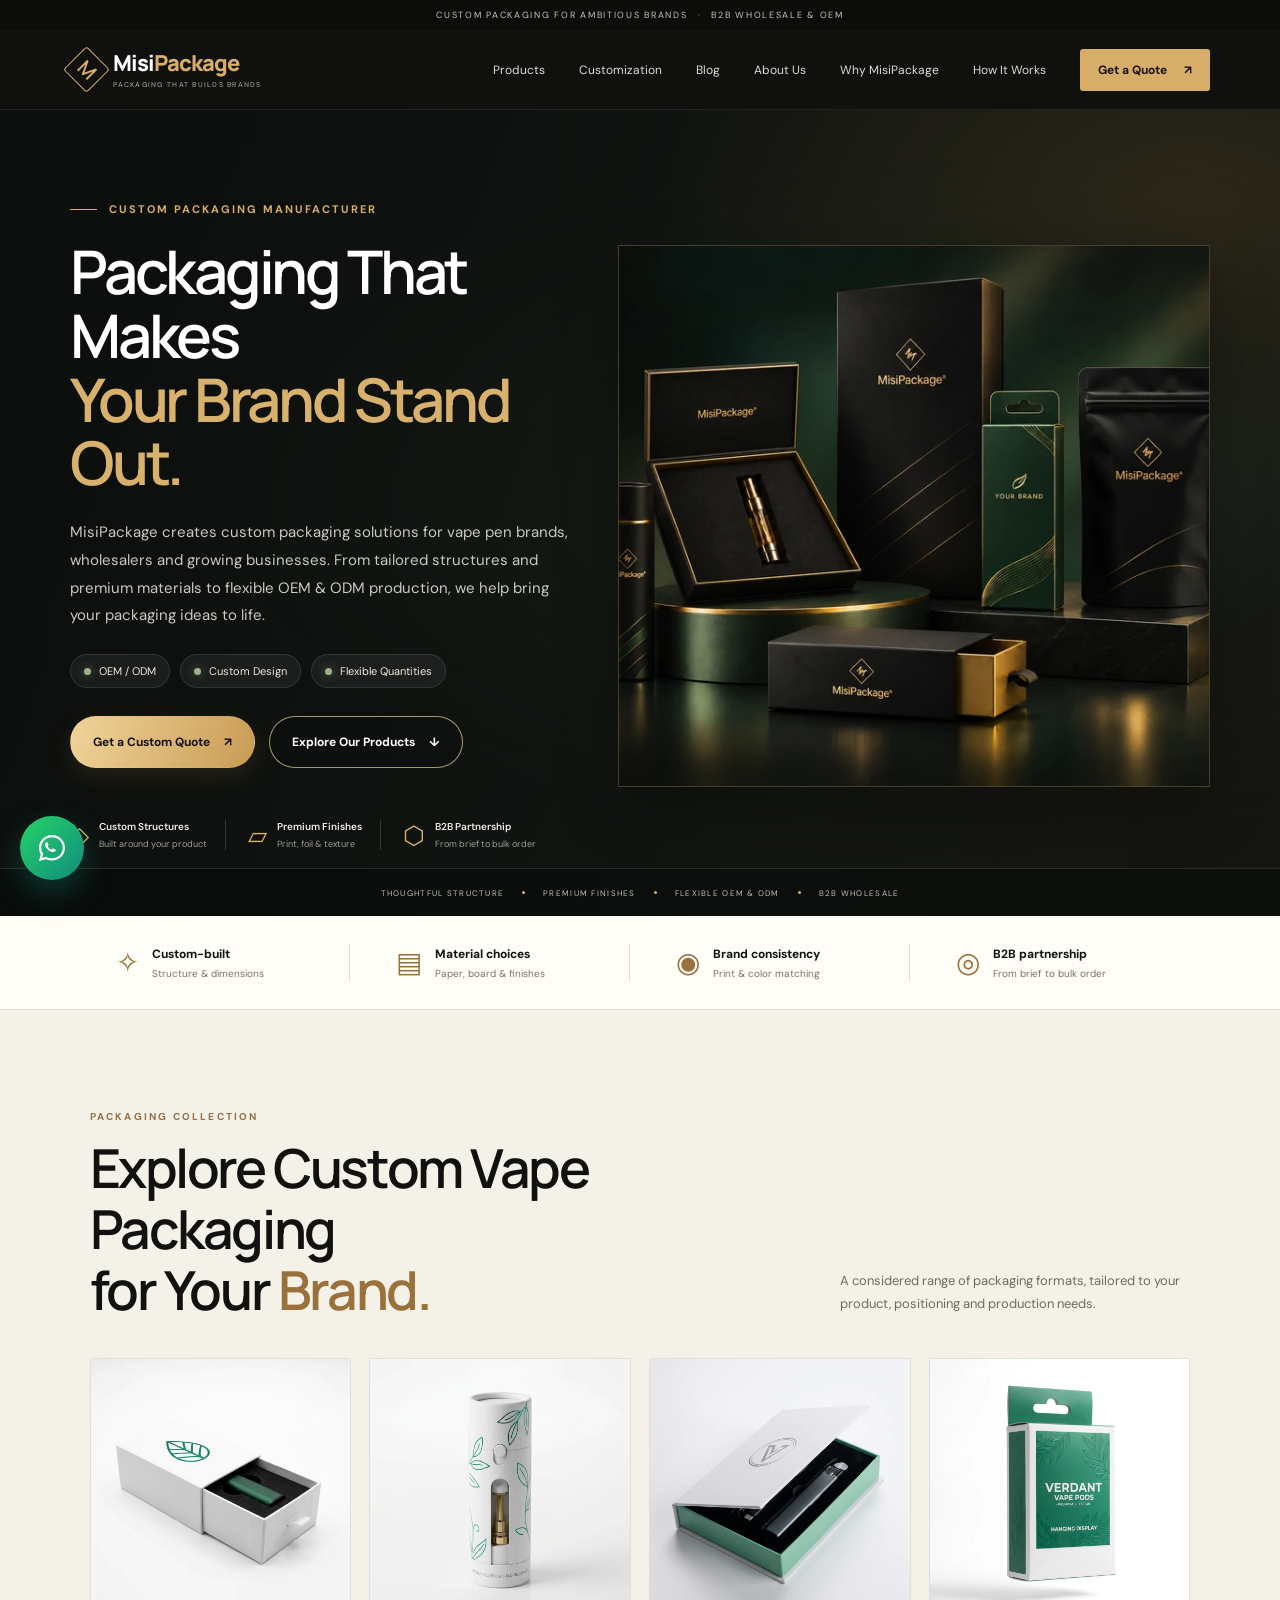
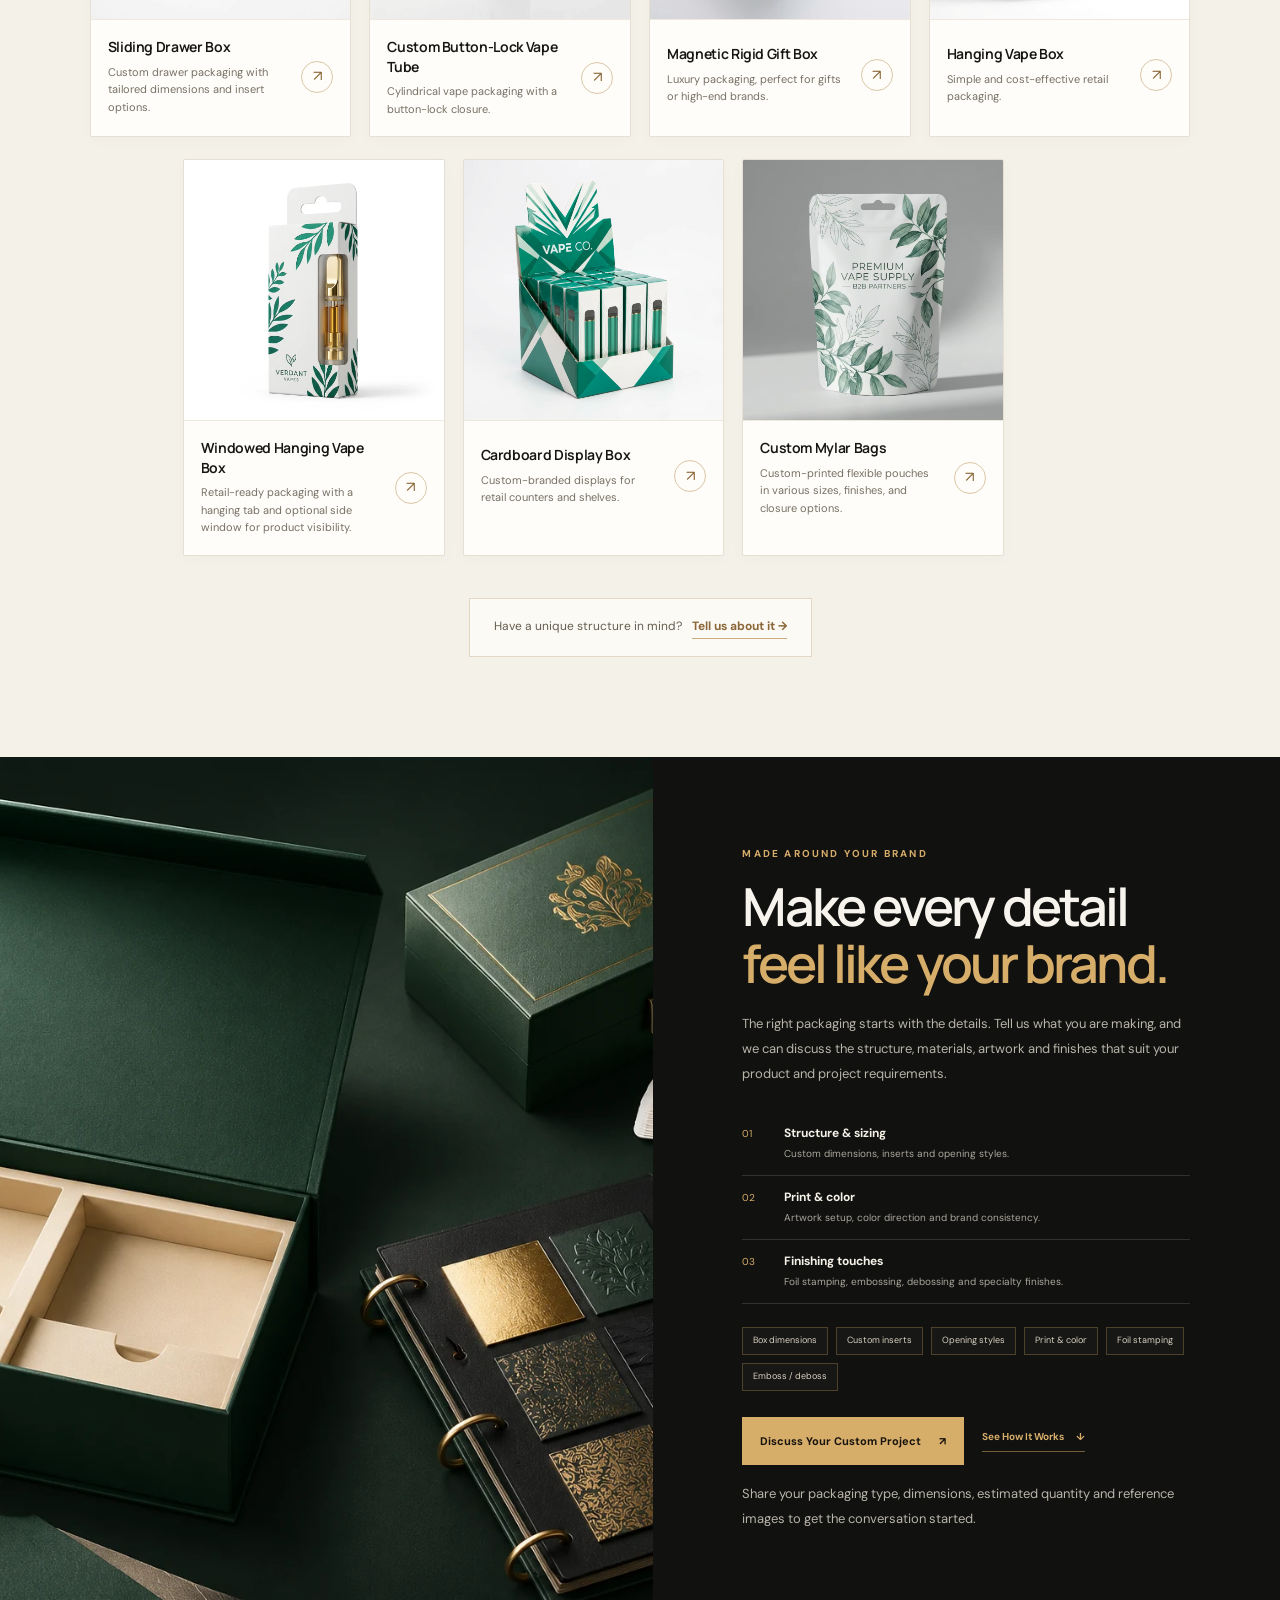
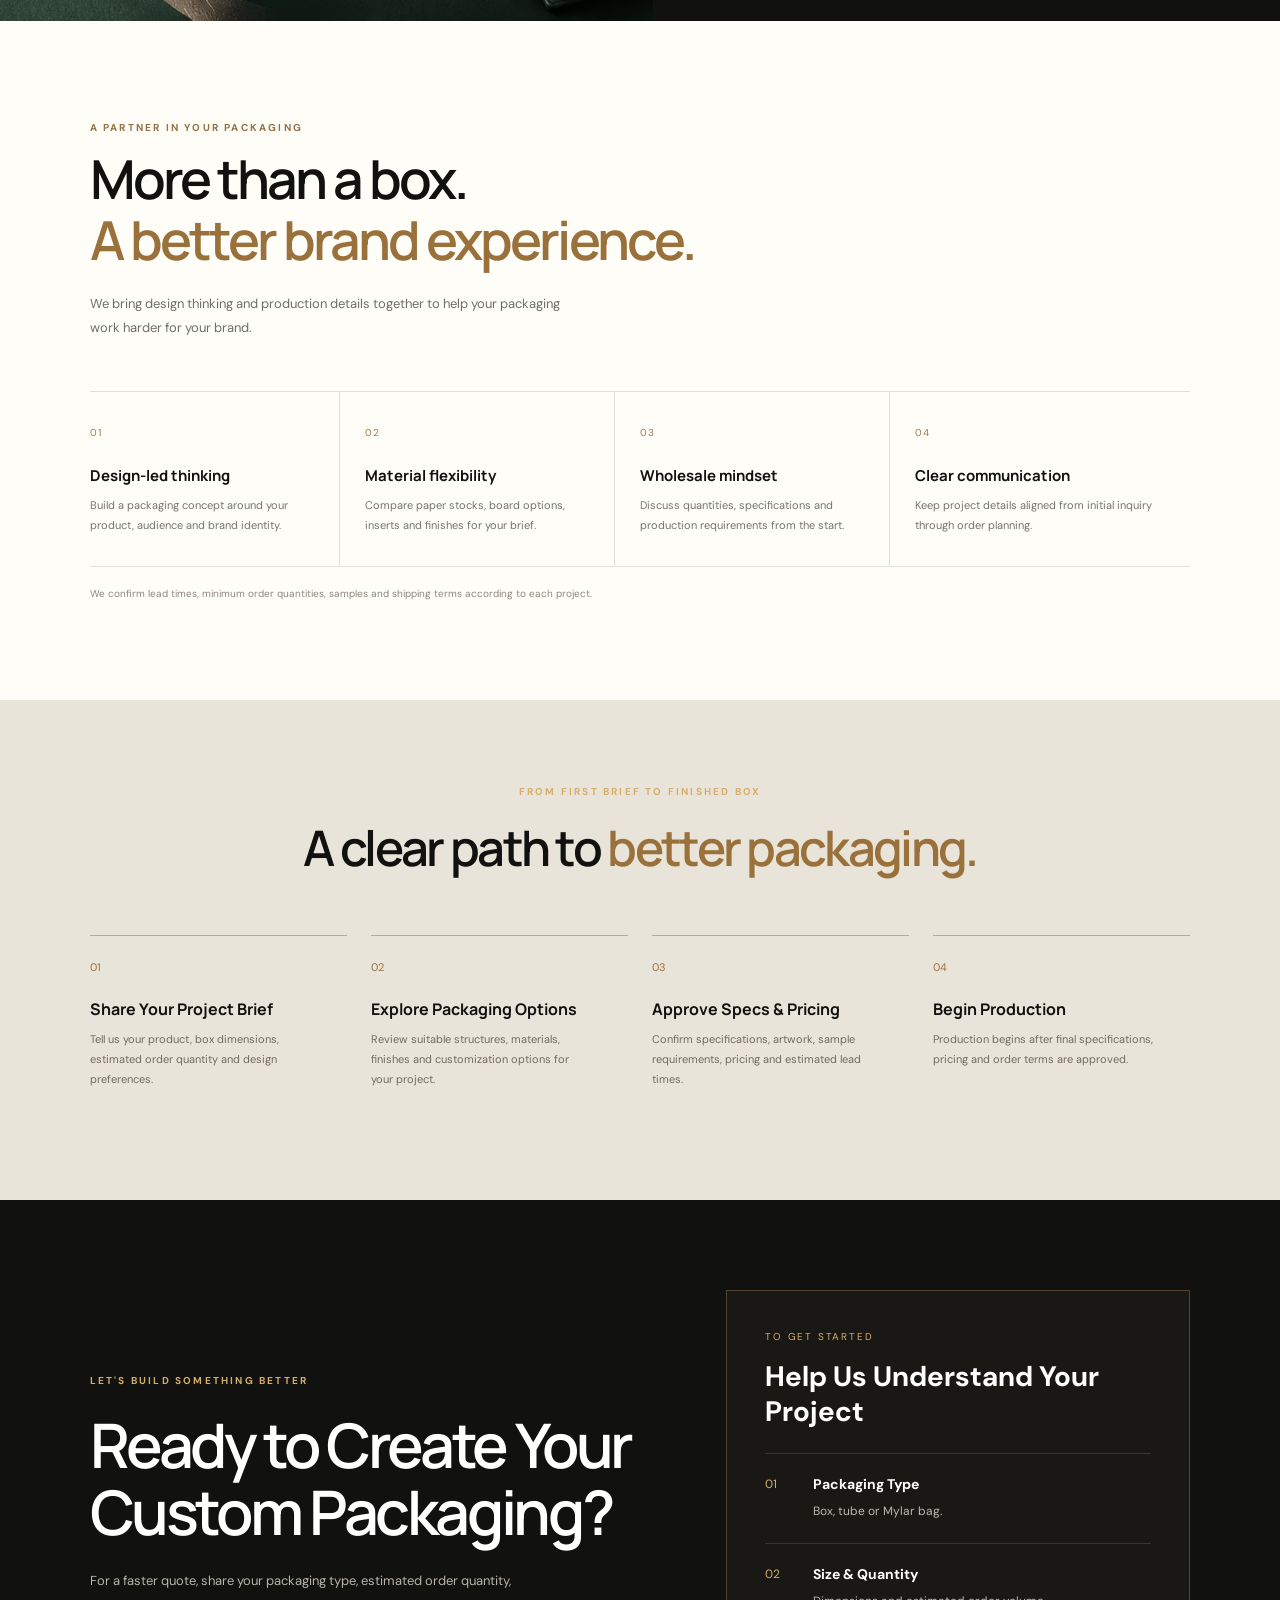
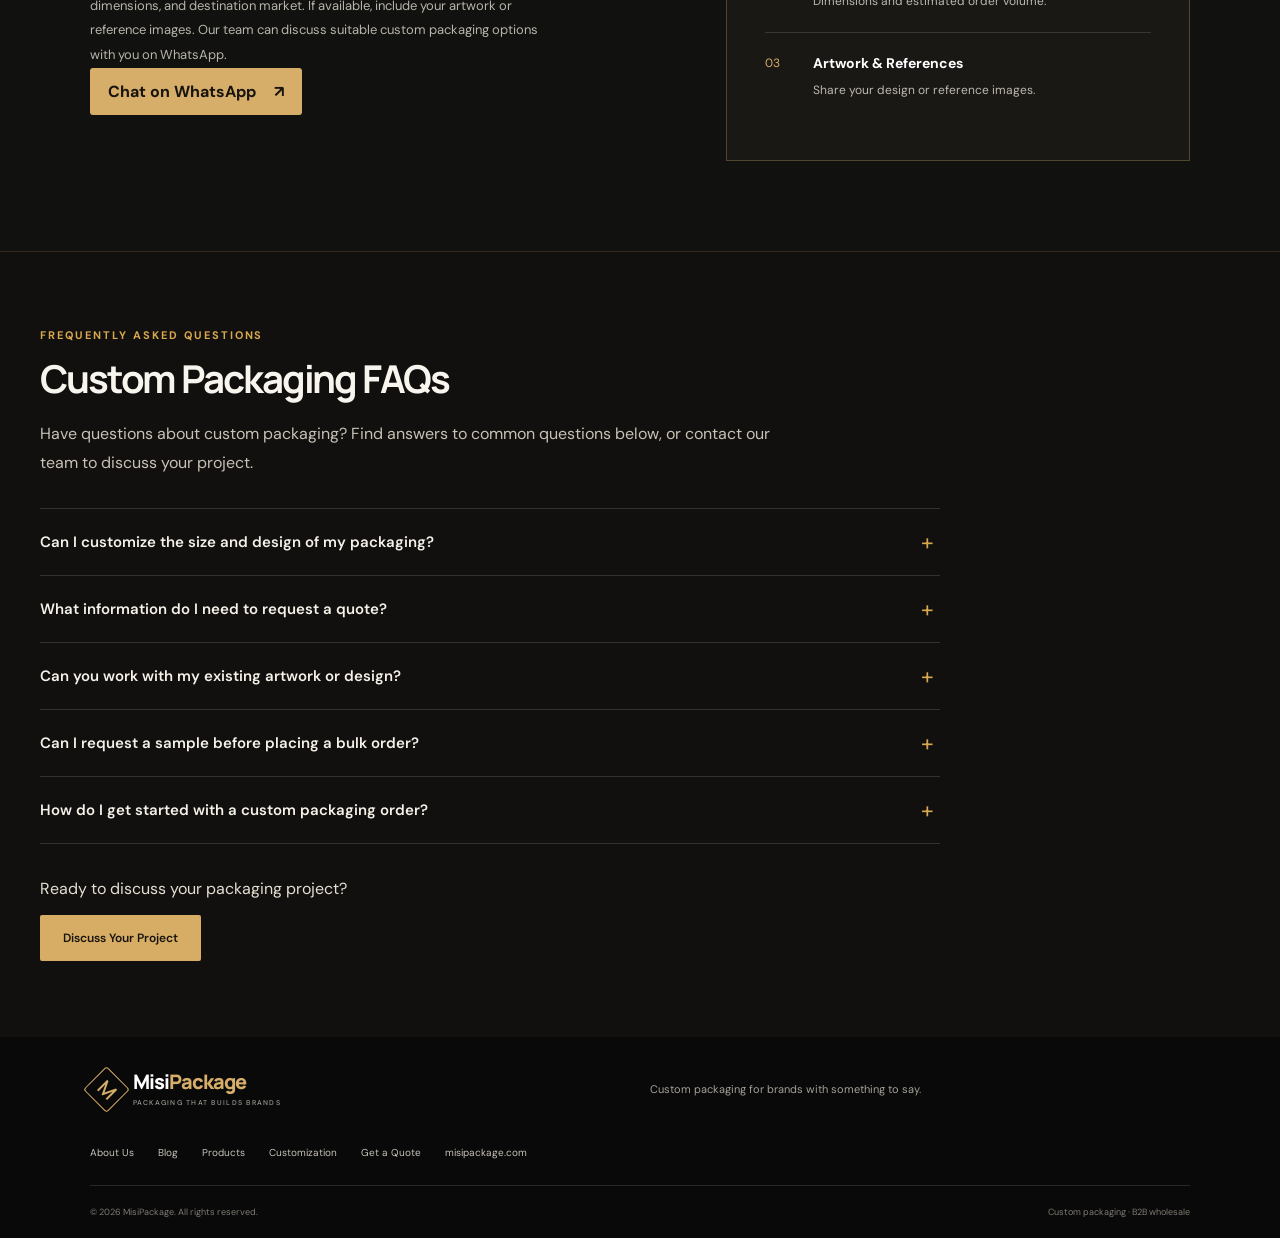
==== index.html @ 50308643 "fix(copy): use neutral Mylar pouch description" ====
<!doctype html>
<html lang="en">
<head>
  <meta charset="utf-8" />
  <meta name="viewport" content="width=device-width, initial-scale=1" />
  <meta name="theme-color" content="#10100f" />
  
<meta name="description" content="Custom vape packaging for brands and wholesalers. Explore drawer boxes, rigid boxes, magnetic boxes, hanging boxes and printed Mylar bags. Request a quote today.">
<title>Custom Vape Packaging Manufacturer | OEM & Wholesale | MisiPackage</title>
<link rel="canonical" href="https://www.misipackage.com/" />
<meta property="og:title" content="Custom Vape Packaging Manufacturer | OEM &amp; Wholesale | MisiPackage">
<meta property="og:description" content="Custom vape packaging for brands and wholesalers. Explore drawer boxes, rigid boxes, magnetic boxes, hanging boxes and printed Mylar bags. Request a quote today.">
  <meta property="og:type" content="website" />
<meta property="og:url" content="https://www.misipackage.com/">
<meta property="og:image" content="https://www.misipackage.com/assets/misipackage-home-hero-1024.webp">
 
  <link rel="icon" href="/favicon.svg" type="image/svg+xml" />
  <link rel="preconnect" href="https://fonts.googleapis.com">
  <link rel="preconnect" href="https://fonts.gstatic.com" crossorigin>
  <link href="https://fonts.googleapis.com/css2?family=DM+Sans:wght@400;500;600;700&family=Manrope:wght@400;500;600;700;800&display=swap" rel="stylesheet">
  <link rel="stylesheet" href="/styles.css" />

<!-- Google tag (gtag.js) -->
<script async src="https://www.googletagmanager.com/gtag/js?id=G-F40V4904KE"></script>
<script>
  window.dataLayer = window.dataLayer || [];
  function gtag(){dataLayer.push(arguments);}
  gtag('js', new Date());
  gtag('config', 'G-F40V4904KE');
</script>

</head>
<body>
  <div class="announcement">CUSTOM PACKAGING FOR AMBITIOUS BRANDS <span>·</span> B2B WHOLESALE & OEM</div>
  <header class="site-header has-blog-link">
    <a class="brand" href="#home" aria-label="MisiPackage home"><span class="brand-mark">M</span><span>Misi<span>Package</span><small>PACKAGING THAT BUILDS BRANDS</small></span></a>
    <button class="menu-toggle" aria-label="Toggle navigation" aria-expanded="false">☰</button>
    <nav class="nav-links" aria-label="Main navigation"><a href="#products">Products</a><a href="#customization">Customization</a><a href="/blog/">Blog</a><a href="/about/">About Us</a><a href="#why-us">Why MisiPackage</a><a href="#process">How It Works</a><a class="nav-quote" href="https://wa.me/8615919957110?text=Hello%20Misipackage%2C%20I%20just%20viewed%20your%20website%20and%20would%20like%20to%20discuss%20a%20custom%20project.%20Can%20we%20chat%3F" target="_blank" rel="noopener noreferrer">Get a Quote <span>↗</span></a></nav>
  </header>

  <main>
    <section class="hero hero-refresh" id="home">
  <div class="hero-copy">
    <p class="eyebrow"><span class="eyebrow-line"></span> CUSTOM PACKAGING MANUFACTURER</p>
    <h1>Packaging That Makes<br><em>Your Brand Stand Out.</em></h1>
    <p class="hero-description">MisiPackage creates custom packaging solutions for vape pen brands, wholesalers and growing businesses. From tailored structures and premium materials to flexible OEM &amp; ODM production, we help bring your packaging ideas to life.</p>
    <div class="hero-tags" aria-label="Service highlights">
      <span><i></i> OEM / ODM</span>
      <span><i></i> Custom Design</span>
      <span><i></i> Flexible Quantities</span>
    </div>
    <div class="hero-actions">
      <a class="button button-gold" href="https://wa.me/8615919957110?text=Hello%20Misipackage%2C%20I%20just%20viewed%20your%20website%20and%20would%20like%20to%20discuss%20a%20custom%20project.%20Can%20we%20chat%3F" target="_blank" rel="noopener noreferrer">Get a Custom Quote <span>↗</span></a>
      <a class="button button-ghost" href="#products">Explore Our Products <span>↓</span></a>
    </div>
    <div class="hero-proof">
      <div><span class="proof-icon">◇</span><p><strong>Custom Structures</strong><small>Built around your product</small></p></div>
      <div><span class="proof-icon">▱</span><p><strong>Premium Finishes</strong><small>Print, foil &amp; texture</small></p></div>
      <div><span class="proof-icon">⬡</span><p><strong>B2B Partnership</strong><small>From brief to bulk order</small></p></div>
    </div>
  </div>

  <div class="hero-art hero-art-photo">
    <img src="/assets/misipackage-home-hero-hanging-lid-fixed.webp"
         alt="Premium custom packaging collection by MisiPackage, featuring black and gold rigid boxes, a green hanging vape box and custom pouches"
         fetchpriority="high" width="1448" height="1086" decoding="async" loading="eager" srcset="/assets/misipackage-home-hero-hanging-lid-fixed-480.webp 480w, /assets/misipackage-home-hero-hanging-lid-fixed-768.webp 768w, /assets/misipackage-home-hero-hanging-lid-fixed-1024.webp 1024w, /assets/misipackage-home-hero-hanging-lid-fixed.webp 1448w" sizes="(max-width: 720px) 90vw, (max-width: 1000px) 600px, max(47vw, 720px)" />
  </div>

  <div class="hero-bottom">
    <span>THOUGHTFUL STRUCTURE</span><i></i><span>PREMIUM FINISHES</span><i></i><span>FLEXIBLE OEM &amp; ODM</span><i></i><span>B2B WHOLESALE</span>
  </div>
</section>

    <section class="trust-strip" aria-label="Service highlights"><div><span class="trust-symbol">✧</span><p><strong>Custom-built</strong><small>Structure & dimensions</small></p></div><div><span class="trust-symbol">▤</span><p><strong>Material choices</strong><small>Paper, board & finishes</small></p></div><div><span class="trust-symbol">◉</span><p><strong>Brand consistency</strong><small>Print & color matching</small></p></div><div><span class="trust-symbol">◎</span><p><strong>B2B partnership</strong><small>From brief to bulk order</small></p></div></section>

    <section class="section products-section" id="products"><div class="section-heading"><div><p class="eyebrow dark-eyebrow">PACKAGING COLLECTION</p><h2>Explore Custom Vape Packaging<br>for Your <em>Brand.</em></h2></div><p class="section-intro">A considered range of packaging formats, tailored to your product, positioning and production needs.</p></div>
      <div class="product-grid">

  
<a class="product-card" href="/products/sliding-drawer-box/">
    <div class="product-visual" style="background:#f5f1e8; overflow:hidden;">
      <img src="assets/sliding-drawer-box.jpg" alt="Custom Sliding Drawer Box Packaging" loading="lazy" style="width:100%;height:100%;object-fit:cover;display:block;" width="1024" height="1024" decoding="async">
    </div>
    <div class="product-info">
      <h3>Sliding Drawer Box</h3>
      <p>Custom drawer packaging with tailored dimensions and insert options.</p>
      <span class="product-arrow">↗</span>
    </div>
  </a>


<a class="product-card" href="/products/child-resistant-tube-box/">

    <div class="product-visual" style="background:#f5f1e8; overflow:hidden;">
      <img src="assets/child-resistant-tube-box.jpg" alt="Printed cylindrical vape tube packaging with a product window" loading="lazy" style="width:100%;height:100%;object-fit:cover;display:block;" width="1024" height="1024" decoding="async">
    </div>
    <div class="product-info">
      <h3>Custom Button-Lock Vape Tube</h3>
      <p>Cylindrical vape packaging with a button-lock closure.</p>
      <span class="product-arrow">↗</span>
    </div>
  </a>

<a class="product-card" href="/products/magnetic-rigid-gift-box/">
    <div class="product-visual" style="background:#f5f1e8; overflow:hidden;">
      <img src="assets/magnetic-rigid-gift-box.jpg" alt="Custom Magnetic Rigid Gift Box Packaging" loading="lazy" style="width:100%;height:100%;object-fit:cover;display:block;" width="1024" height="1024" decoding="async">
    </div>
    <div class="product-info">
      <h3>Magnetic Rigid Gift Box</h3>
      <p>Luxury packaging, perfect for gifts or high-end brands.</p>
      <span class="product-arrow">↗</span>
    </div>
  </a>

  <a class="product-card" href="/products/hanging-vape-box/" data-product="Hanging Vape Box">
    <div class="product-visual" style="background:#f5f1e8; overflow:hidden;">
      <img src="assets/hanging-vape-box.jpg" alt="Custom Hanging Vape Box Packaging" loading="lazy" style="width:100%;height:100%;object-fit:cover;display:block;" width="1024" height="1024" decoding="async">
    </div>
    <div class="product-info">
      <h3>Hanging Vape Box</h3>
      <p>Simple and cost-effective retail packaging.</p>
      <span class="product-arrow">↗</span>
    </div>
  </a>

  <a class="product-card" href="/products/windowed-hanging-vape-box/">
    <div class="product-visual" style="background:#f5f1e8; overflow:hidden;">
      <img src="assets/windowed-hanging-vape-box.jpg" alt="Custom Windowed Hanging Vape Box Packaging" loading="lazy" style="width:100%;height:100%;object-fit:cover;display:block;" width="1024" height="1024" decoding="async">
    </div>
    <div class="product-info">
      <h3>Windowed Hanging Vape Box</h3>
      <p>Retail-ready packaging with a hanging tab and optional side window for product visibility.</p>
      <span class="product-arrow">↗</span>
    </div>
  </a>

  <a class="product-card" href="/products/cardboard-display-box/">
    <div class="product-visual" style="background:#f5f1e8; overflow:hidden;">
      <img src="assets/cardboard-display-box.jpg" alt="Custom Cardboard Product Display Box" loading="lazy" style="width:100%;height:100%;object-fit:cover;display:block;" width="1024" height="1024" decoding="async">
    </div>
    <div class="product-info">
      <h3>Cardboard Display Box</h3>
      <p>Custom-branded displays for retail counters and shelves.</p>
      <span class="product-arrow">↗</span>
    </div>
  </a>

  <a class="product-card" href="/products/custom-mylar-bags/">
    <div class="product-visual" style="background:#f5f1e8; overflow:hidden;">
      <img src="assets/custom-mylar-bags.jpg" alt="Custom Printed Mylar Bags" loading="lazy" style="width:100%;height:100%;object-fit:cover;display:block;" width="1024" height="1024" decoding="async">
    </div>
    <div class="product-info">
      <h3>Custom Mylar Bags</h3>
      <p>Custom-printed flexible pouches in various sizes, finishes, and closure options.</p>
      <span class="product-arrow">↗</span>
    </div>
  </a>

</div>

<p class="product-note">Have a unique structure in mind? <a href="#quote">Tell us about it →</a></p>
    </section>

    <!-- Replace the existing <section class="custom-section" id="customization">...</section>
     with this complete section. Keep the following #why-us section unchanged. -->

<section class="custom-section custom-refresh" id="customization">
  <div class="custom-visual" aria-label="Examples of custom packaging structure, print and finishing options">
    <img
  class="custom-real-image"
  src="/assets/misipackage-customization-visual.webp"
  alt="Custom packaging design, materials and premium finishes" width="1536" height="1024" decoding="async" loading="lazy">
    <div class="custom-visual-heading">
      <span>MADE AROUND YOUR BRAND</span>
      <span>DESIGN / MATERIAL / FINISH</span>
    </div>

    <div class="custom-stage">
      <div class="custom-orbit"></div>

      <div class="custom-sample-card sample-card-back">
        <span class="sample-card-kicker">YOUR ARTWORK</span>
        <strong>COLOR<br> &amp; PRINT</strong>
        <i class="sample-card-line"></i>
      </div>

      <div class="custom-rigid-box">
        <div class="rigid-box-lid">
          <span class="rigid-box-mark">M</span>
          <small>YOUR BRAND</small>
        </div>
        <div class="rigid-box-base">
          <div class="rigid-box-insert"></div>
          <div class="rigid-box-product"></div>
        </div>
      </div>

      <div class="custom-finish-card">
        <span>DETAIL<br>MATTERS</span>
        <i></i>
        <small>FOIL · EMBOSS · DEBOSS</small>
      </div>

      <div class="custom-color-swatches" aria-label="Illustrative color palette">
        <i></i><i></i><i></i><i></i>
      </div>
      <div class="custom-visual-stamp">CRAFTED<br>WITH INTENT</div>
    </div>

    <div class="custom-visual-footer">
      <div><span>01</span><strong>Structure</strong><small>Shape &amp; sizing</small></div>
      <div><span>02</span><strong>Artwork</strong><small>Print &amp; color</small></div>
      <div><span>03</span><strong>Finishing</strong><small>Texture &amp; detail</small></div>
    </div>
  </div>

  <div class="custom-copy custom-copy-refresh">
    <p class="eyebrow">MADE AROUND YOUR BRAND</p>
    <h2>Make every detail<br><em>feel like your brand.</em></h2>
    <p class="custom-intro">
      The right packaging starts with the details. Tell us what you are making,
      and we can discuss the structure, materials, artwork and finishes that
      suit your product and project requirements.
    </p>

    <div class="custom-list custom-list-refresh">
      <div>
        <span>01</span>
        <p><strong>Structure &amp; sizing</strong><small>Custom dimensions, inserts and opening styles.</small></p>
      </div>
      <div>
        <span>02</span>
        <p><strong>Print &amp; color</strong><small>Artwork setup, color direction and brand consistency.</small></p>
      </div>
      <div>
        <span>03</span>
        <p><strong>Finishing touches</strong><small>Foil stamping, embossing, debossing and specialty finishes.</small></p>
      </div>
    </div>

    <div class="custom-options" aria-label="Customization options">
      <span>Box dimensions</span>
      <span>Custom inserts</span>
      <span>Opening styles</span>
      <span>Print &amp; color</span>
      <span>Foil stamping</span>
      <span>Emboss / deboss</span>
    </div>

    <div class="custom-actions">
      <a class="custom-primary-cta"
         href="https://wa.me/8615919957110?text=Hello%20Misipackage%2C%20I%20would%20like%20to%20discuss%20custom%20packaging%20options%20for%20my%20brand."
         target="_blank" rel="noopener noreferrer">
        Discuss Your Custom Project <span>↗</span>
      </a>
      <a class="custom-secondary-cta" href="#process">See How It Works <span>↓</span></a>
    </div>
    <p class="custom-note">Share your packaging type, dimensions, estimated quantity and reference images to get the conversation started.</p>
  </div>
</section>

    <section class="why-section section" id="why-us"><div class="why-heading"><p class="eyebrow dark-eyebrow">A PARTNER IN YOUR PACKAGING</p><h2>More than a box.<br><em>A better brand experience.</em></h2><p>We bring design thinking and production details together to help your packaging work harder for your brand.</p></div><div class="benefit-grid"><article><span>01</span><h3>Design-led thinking</h3><p>Build a packaging concept around your product, audience and brand identity.</p></article><article><span>02</span><h3>Material flexibility</h3><p>Compare paper stocks, board options, inserts and finishes for your brief.</p></article><article><span>03</span><h3>Wholesale mindset</h3><p>Discuss quantities, specifications and production requirements from the start.</p></article><article><span>04</span><h3>Clear communication</h3><p>Keep project details aligned from initial inquiry through order planning.</p></article></div><p class="proof-note">We confirm lead times, minimum order quantities, samples and shipping terms according to each project.</p></section>

    <section class="process-section" id="process"><div class="process-header"><p class="eyebrow">FROM FIRST BRIEF TO FINISHED BOX</p><h2>A clear path to <em>better packaging.</em></h2></div><div class="process-steps"><div><span>01</span><h3>Share Your Project Brief</h3><p>Tell us your product, box dimensions, estimated order quantity and design preferences.</p></div><div><span>02</span><h3>Explore Packaging Options</h3><p>Review suitable structures, materials, finishes and customization options for your project.</p></div><div><span>03</span><h3>Approve Specs & Pricing</h3><p>Confirm specifications, artwork, sample requirements, pricing and estimated lead times.</p></div><div><span>04</span><h3>Begin Production</h3><p>Production begins after final specifications, pricing and order terms are approved.</p></div></div></section>

<section class="quote-section" id="quote">
  <div class="quote-copy">
    <p class="eyebrow">LET'S BUILD SOMETHING BETTER</p>
    <h2>Ready to Create Your Custom Packaging?</h2>
    <p>For a faster quote, share your packaging type, estimated order quantity, dimensions, and destination market. If available, include your artwork or reference images. Our team can discuss suitable custom packaging options with you on WhatsApp.</p>
    <a class="nav-quote" href="https://wa.me/8615919957110?text=Hello%20Misipackage%2C%20I%20just%20viewed%20your%20website%20and%20would%20like%20to%20discuss%20a%20custom%20project.%20Can%20we%20chat%3F" target="_blank" rel="noopener noreferrer">Chat on WhatsApp <span>↗</span></a>
  </div>

<div class="quote-panel">
  <p class="quote-panel-label">TO GET STARTED</p>
  <h3>Help Us Understand Your Project</h3>

  <div class="quote-detail">
    <span>01</span>
    <div>
      <strong>Packaging Type</strong>
      <p>Box, tube or Mylar bag.</p>
    </div>
  </div>

  <div class="quote-detail">
    <span>02</span>
    <div>
      <strong>Size &amp; Quantity</strong>
      <p>Dimensions and estimated order volume.</p>
    </div>
  </div>

  <div class="quote-detail">
    <span>03</span>
    <div>
      <strong>Artwork &amp; References</strong>
      <p>Share your design or reference images.</p>
    </div>
  </div>
</div>

</section>
  
<section id="faq" class="faq-section">
  <div class="section-inner">
    <p class="eyebrow">FREQUENTLY ASKED QUESTIONS</p>
    <h2>Custom Packaging FAQs</h2>
    <p class="faq-intro">
      Have questions about custom packaging?
      Find answers to common questions below,
      or contact our team to discuss your project.
    </p>

    <div class="faq-list">
      <details>
        <summary>Can I customize the size and design of my packaging?</summary>
        <p>
          Yes. We work with brands on custom packaging
          designs, including box dimensions, materials,
          printing and finishing options. Share your
          requirements with us to discuss your project.
        </p>
      </details>

      <details>
        <summary>What information do I need to request a quote?</summary>
        <p>
          Please share your packaging type, approximate
          order quantity, dimensions, material preferences
          and artwork or reference images if available.
          This helps us understand your requirements.
        </p>
      </details>

      <details>
        <summary>Can you work with my existing artwork or design?</summary>
        <p>
          Yes. You can share your existing artwork,
          design files or reference images for our team
          to review as part of your custom packaging project.
        </p>
      </details>

      <details>
        <summary>Can I request a sample before placing a bulk order?</summary>
        <p>
          Sample options, availability and costs can be
          discussed based on your packaging requirements.
          Contact us to confirm the options for your project.
        </p>
      </details>

      <details>
        <summary>How do I get started with a custom packaging order?</summary>
        <p>
          Contact us through WhatsApp with your packaging
          requirements. Our team can discuss the design,
          specifications, quantity and quotation with you.
        </p>
      </details>
    </div>

    <div class="faq-cta">
      <p>Ready to discuss your packaging project?</p>
      <a class="button" href="https://wa.me/8615919957110?text=Hello%20Misipackage%2C%20I%20would%20like%20to%20discuss%20a%20custom%20packaging%20project.">
        Discuss Your Project
      </a>
    </div>
  </div>
</section>

  </main>
  <footer class="site-footer"><a class="brand footer-brand" href="#home"><span class="brand-mark">M</span><span>Misi<span>Package</span><small>PACKAGING THAT BUILDS BRANDS</small></span></a><p>Custom packaging for brands with something to say.</p><div class="footer-links"><a href="/about/">About Us</a><a href="/blog/">Blog</a><a href="#products">Products</a><a href="#customization">Customization</a><a href="#quote">Get a Quote</a><a href="https://www.misipackage.com/">misipackage.com</a></div><div class="footer-bottom"><span>© <span id="year"></span> MisiPackage. All rights reserved.</span><span>Custom packaging · B2B wholesale</span></div></footer>
 <a
  class="whatsapp-float"
  href="https://wa.me/8615919957110?text=Hello%20Misipackage%2C%20I%20just%20viewed%20your%20website%20and%20would%20like%20to%20discuss%20a%20custom%20project.%20Can%20we%20chat%3F"
  target="_blank"
  rel="noopener noreferrer"
  aria-label="Chat with Misipackage on WhatsApp"
  title="Chat with Misipackage on WhatsApp"
>
  <span class="whatsapp-float__icon">
    <svg viewBox="0 0 32 32" aria-hidden="true">
      <path fill="currentColor" d="M19.11 17.27c-.27-.14-1.58-.78-1.82-.87-.24-.09-.41-.14-.58.14-.17.27-.67.87-.82 1.05-.15.18-.31.21-.58.07-.27-.14-1.12-.41-2.13-1.31-.79-.7-1.32-1.57-1.47-1.84-.15-.27-.02-.41.11-.55.12-.12.27-.31.41-.46.14-.15.18-.27.27-.45.09-.18.05-.34-.02-.48-.07-.14-.58-1.4-.79-1.92-.21-.5-.43-.43-.58-.43h-.5c-.18 0-.46.07-.7.34-.24.27-.92.9-.92 2.19 0 1.29.94 2.53 1.07 2.7.14.18 1.85 2.82 4.49 3.95.63.27 1.13.43 1.51.55.63.2 1.21.17 1.66.1.51-.08 1.58-.65 1.8-1.27.22-.62.22-1.15.15-1.27-.06-.12-.23-.19-.5-.33z"/>
      <path fill="currentColor" d="M16 3C8.83 3 3 8.73 3 15.8c0 2.28.6 4.5 1.74 6.45L3 29l6.96-1.8A13.1 13.1 0 0 0 16 28.6c7.17 0 13-5.73 13-12.8C29 8.73 23.17 3 16 3zm0 23.34c-1.92 0-3.8-.5-5.45-1.46l-.39-.23-4.13 1.07 1.1-4.02-.25-.41A10.94 10.94 0 0 1 5.2 15.8C5.2 9.94 10.03 5.2 16 5.2S26.8 9.94 26.8 15.8 21.97 26.34 16 26.34z"/>
    </svg>
  </span>
</a>
  <script src="/script.js"></script>
</body>
</html>
---- styles.css ----
:root{--ink:#11110f;--ink2:#1a1a17;--paper:#f5f3ed;--paper2:#ebe7de;--gold:#d7ad6a;--gold-light:#f0d4a1;--muted:#a5a39b;--line:rgba(255,255,255,.13);--dark-line:rgba(20,20,17,.13);--font:'DM Sans',sans-serif;--display:'Manrope',sans-serif}*{box-sizing:border-box}html{scroll-behavior:smooth;scroll-padding-top:88px}body{margin:0;background:var(--paper);color:var(--ink);font-family:var(--font);-webkit-font-smoothing:antialiased}a{color:inherit;text-decoration:none}.announcement{height:30px;display:flex;align-items:center;justify-content:center;gap:10px;background:#0c0c0b;color:#c8c5bd;font-size:9px;letter-spacing:.19em}.announcement span{color:var(--gold)}.site-header{height:80px;background:#10100f;color:white;display:flex;align-items:center;justify-content:space-between;padding:0 5.5%;position:sticky;top:0;z-index:20;border-bottom:1px solid rgba(255,255,255,.08)}.brand{display:flex;gap:10px;align-items:center;font-family:var(--display);font-size:22px;font-weight:800;letter-spacing:-1px;line-height:1}.brand>span:last-child>span{color:var(--gold)}.brand small{display:block;font-family:var(--font);font-size:7px;letter-spacing:.18em;font-weight:500;color:#9d9b94;margin-top:7px}.brand-mark{width:33px;height:33px;border:1px solid var(--gold);color:var(--gold);display:grid;place-items:center;font-family:var(--display);font-size:20px;font-weight:600;transform:rotate(45deg);border-radius:3px}.brand-mark::first-letter{transform:rotate(-45deg)}.nav-links{display:flex;align-items:center;gap:34px;font-size:12px;color:#dedbd4}.nav-links>a:not(.nav-quote):hover,.footer-links a:hover{color:var(--gold)}.nav-quote{padding:13px 18px;background:var(--gold);color:#17130d;border-radius:3px;font-weight:700}.nav-quote span,.button span{margin-left:14px}.menu-toggle{display:none;background:none;border:0;color:white;font-size:26px}.hero{position:relative;min-height:690px;overflow:hidden;background:radial-gradient(ellipse at 77% 45%,#383026 0%,#1c1a16 31%,#10100f 64%);color:white;padding:85px 5.5% 0;display:grid;grid-template-columns:48% 52%;isolation:isolate}.hero::after{content:"";position:absolute;inset:0;background:linear-gradient(90deg,#10100f 0%,rgba(16,16,15,.97) 32%,rgba(16,16,15,.35) 72%,rgba(16,16,15,.1) 100%);z-index:-1}.hero-glow{position:absolute;width:570px;height:570px;border:1px solid rgba(218,173,106,.15);border-radius:50%;right:6%;top:4%;box-shadow:0 0 100px rgba(215,173,106,.07),inset 0 0 80px rgba(215,173,106,.04);z-index:-1}.hero-copy{position:relative;z-index:3;padding-top:25px}.eyebrow{font-size:10px;letter-spacing:.22em;color:var(--gold);font-weight:700;margin:0 0 22px;display:flex;align-items:center;gap:12px}.eyebrow-line{height:1px;width:27px;background:var(--gold)}h1,h2,h3,p{margin-top:0}h1,h2{font-family:var(--display);letter-spacing:-.055em}h1{font-size:clamp(44px,5.1vw,72px);line-height:1.08;font-weight:600;margin:0 0 22px;max-width:650px}h1 em,h2 em{font-style:normal;color:var(--gold)}.hero-description{max-width:440px;font-size:15px;line-height:1.8;color:#c5c2bb}.hero-actions{display:flex;gap:12px;margin-top:28px;flex-wrap:wrap}.button{border:1px solid transparent;border-radius:3px;display:inline-flex;align-items:center;justify-content:center;padding:15px 20px;font-size:12px;font-weight:700;cursor:pointer;transition:transform .2s,background .2s}.button:hover{transform:translateY(-2px)}.button-gold{background:linear-gradient(110deg,#e9c98f,#c89a53);color:#17130d}.button-ghost{border-color:#68645c;color:white}.hero-points{display:flex;gap:28px;margin-top:62px}.hero-points>div{display:grid;grid-template-columns:30px 1fr;column-gap:9px;align-items:center}.point-icon{grid-row:span 2;color:var(--gold);font-size:25px}.hero-points strong{font-size:10px;font-weight:600}.hero-points small{font-size:9px;color:#98958c;margin-top:4px}.hero-art{position:relative;min-height:500px;align-self:stretch}.halo{position:absolute;top:5%;left:20%;width:360px;height:360px;border:1px solid rgba(228,186,121,.7);border-radius:50%;box-shadow:0 0 55px rgba(222,174,102,.08)}.stone{position:absolute;background:linear-gradient(130deg,#61584a,#28241e 65%,#141412);filter:drop-shadow(0 25px 22px rgba(0,0,0,.5));clip-path:polygon(13% 0,100% 14%,86% 100%,0 82%)}.stone-one{width:370px;height:140px;right:1%;bottom:13%;transform:rotate(-7deg)}.stone-two{width:180px;height:90px;left:2%;bottom:20%;transform:rotate(10deg);opacity:.7}.package{position:absolute;filter:drop-shadow(18px 30px 17px rgba(0,0,0,.45));font-family:var(--display)}.package-tall{height:350px;width:220px;right:35%;top:8%;background:linear-gradient(115deg,#34302a,#0a0a09 24%,#191815 78%,#51402a);border:1px solid #4e4433;transform:perspective(800px) rotateY(-13deg) rotateZ(-2deg);display:flex;align-items:center;flex-direction:column;padding-top:70px;z-index:3}.package-tall::after{content:"";position:absolute;right:-22px;top:9px;width:22px;height:330px;background:linear-gradient(90deg,#171613,#4c3c28);transform:skewY(-6deg)}.package-brand{font-size:19px;font-weight:600;color:#e7c58e;letter-spacing:-.05em}.package-brand sup,.package-color sup{font-size:8px}.package-label{margin-top:30px;font-size:8px;line-height:1.8;letter-spacing:.2em;color:#b6a07c;text-align:center}.foil-lines{position:absolute;inset:0;opacity:.3;background:repeating-linear-gradient(153deg,transparent 0 33px,rgba(204,159,91,.5) 34px,transparent 35px 48px);mask-image:linear-gradient(transparent 0%,black 65%,transparent)}.package-open{width:270px;height:235px;right:5%;top:25%;z-index:5;transform:rotate(4deg)}.lid{position:absolute;width:270px;height:90px;top:-80px;left:0;background:linear-gradient(130deg,#302c25,#080807 60%,#2c251a);border:1px solid #51412d;transform:skewY(-9deg);display:grid;place-items:center;color:#e1bd81;font-size:13px;letter-spacing:.02em}.inner-box{position:absolute;inset:0;background:linear-gradient(135deg,#171613,#030303);border:1px solid #524631;box-shadow:inset 0 0 0 12px #25211b}.insert{position:absolute;width:120px;height:165px;left:70px;top:25px;border-radius:8px;background:linear-gradient(135deg,#0b0b0a,#24211b);box-shadow:inset 0 0 0 4px #302b22}.device{position:absolute;width:34px;height:118px;left:112px;top:45px;border-radius:12px;background:linear-gradient(90deg,#171717,#aaa59a 42%,#242424 75%,#050505);border:1px solid #aaa18e}.device::before{content:"";position:absolute;top:17px;left:10px;width:12px;height:12px;border-radius:50%;border:1px solid #d0b27a}.package-color{width:150px;height:220px;right:-2%;top:50%;z-index:4;background:linear-gradient(145deg,#eee6d9,#d6bfa6 70%,#796d5d);border:1px solid #cbb89c;transform:rotate(7deg);padding:28px 13px;color:#1d1b18}.package-color>span{font-size:14px;font-weight:700}.package-color small{position:absolute;bottom:20px;left:15px;font-size:7px;line-height:1.8;letter-spacing:.15em}.color-sweep{position:absolute;inset:55px 0 0;background:linear-gradient(145deg,transparent 10%,rgba(130,99,74,.18) 11% 18%,transparent 19% 34%,rgba(160,115,70,.35) 35% 45%,transparent 46%),linear-gradient(0deg,#242d33,#b7a28d 70%,transparent)}.art-caption{position:absolute;bottom:65px;right:0;left:5%;display:flex;justify-content:space-between;font-size:8px;letter-spacing:.18em;color:#a8a092;border-top:1px solid #4a4439;padding-top:12px}.hero-bottom{position:absolute;bottom:0;left:0;right:0;height:42px;display:flex;justify-content:center;align-items:center;gap:22px;border-top:1px solid rgba(255,255,255,.12);background:rgba(10,10,9,.5);font-size:8px;letter-spacing:.2em;color:#c4bfb3}.hero-bottom i{width:3px;height:3px;border-radius:50%;background:var(--gold)}.trust-strip{display:grid;grid-template-columns:repeat(4,1fr);padding:28px 7%;gap:20px;background:#fffdf8;border-bottom:1px solid var(--dark-line)}.trust-strip>div{display:flex;gap:13px;align-items:center;border-right:1px solid var(--dark-line);padding-left:10%}.trust-strip>div:last-child{border:0}.trust-symbol{font-size:28px;color:#98713d}.trust-strip p{margin:0;display:grid;gap:5px}.trust-strip strong{font-size:12px}.trust-strip small{font-size:10px;color:#77746e}.section{padding:100px 7%}.products-section{background:var(--paper)}.section-heading{display:flex;justify-content:space-between;align-items:end;gap:30px;margin-bottom:42px}.dark-eyebrow{color:#947044;margin-bottom:15px}.section-heading h2,.why-heading h2,.custom-copy h2,.process-header h2,.quote-copy h2{font-size:clamp(34px,4.2vw,54px);line-height:1.13;margin-bottom:0;font-weight:600}.section-heading h2 em,.why-heading h2 em{color:#9a713b}.section-intro{max-width:330px;color:#716e67;font-size:13px;line-height:1.8;margin-bottom:4px}.product-grid{display:grid;grid-template-columns:repeat(3,1fr);gap:18px}.product-card{display:block;background:#fffdf9;border:1px solid #e3ded4;transition:transform .25s,box-shadow .25s;overflow:hidden}.product-card:hover{transform:translateY(-5px);box-shadow:0 16px 30px rgba(33,27,18,.09)}.product-visual{aspect-ratio:1/1;height:auto;position:relative;overflow:hidden;background:radial-gradient(ellipse at 50% 100%,#e0d9cc,#f4f0e7 70%)}.product-visual::after{content:"";position:absolute;width:75%;height:22px;left:13%;bottom:30px;background:rgba(37,30,20,.12);filter:blur(12px);border-radius:50%}.product-info{padding:19px 18px 21px;display:flex;justify-content:space-between;align-items:center;gap:10px}.product-info h3{font-size:14px;margin:0 0 7px;font-family:var(--display);letter-spacing:-.03em}.product-info p{font-size:11px;line-height:1.6;color:#77736b;margin:0}.card-arrow{width:29px;height:29px;border:1px solid #d3c6b0;display:grid;place-items:center;border-radius:50%;flex-shrink:0;color:#806039}.rigid-box{position:absolute;width:130px;height:155px;left:25%;top:27px;background:linear-gradient(100deg,#2b2924,#10100f 30%,#24211b);transform:skewY(-3deg);box-shadow:13px 18px 0 #0b0b0a,20px 25px 22px #c7bfb0;border:1px solid #544832;z-index:2;color:#d8b67c;display:flex;align-items:center;justify-content:center;flex-direction:column}.rigid-box span{font-size:37px;font-family:var(--display)}.rigid-box small{font-size:7px;letter-spacing:.2em;margin-top:12px}.rigid-lid{position:absolute;left:21%;top:23px;width:145px;height:28px;background:#393329;transform:rotate(-9deg) skewX(-25deg);border:1px solid #61513a}.fold-box{position:absolute;width:130px;height:170px;left:31%;top:25px;background:linear-gradient(100deg,#9a8ac6,#b7a5dd 45%,#7468a6);transform:perspective(400px) rotateY(-14deg) rotateZ(3deg);box-shadow:12px 18px 20px #c4b9d0;color:#fff3dc;display:flex;align-items:center;justify-content:center;flex-direction:column}.fold-box span{font-size:30px}.fold-box small{font-size:8px;letter-spacing:.13em;text-align:center;margin-top:18px}.fold-side{position:absolute;left:66%;top:34px;width:18px;height:165px;background:#655b92;transform:skewY(-7deg)}.visual-magnetic{background:radial-gradient(ellipse at center,#e1d8ca,#f5f1e8)}.mag-box{position:absolute;left:20%;top:76px;width:185px;height:95px;background:linear-gradient(145deg,#28251f,#090908);transform:rotate(-7deg);box-shadow:0 20px 20px #c7c0b4;border:1px solid #4d412e;color:#d8b77c;display:grid;place-items:center;font-size:10px}.mag-lid{position:absolute;left:18%;top:38px;width:190px;height:76px;background:linear-gradient(135deg,#343029,#121210);transform:rotate(-7deg) skewY(-9deg);border:1px solid #5b4b34}.mag-ribbon{position:absolute;left:53%;top:37px;width:7px;height:138px;background:#bd995e;transform:rotate(-7deg);opacity:.8}.drawer-outer{position:absolute;width:185px;height:100px;left:19%;top:68px;background:#1a1916;transform:rotate(-8deg);box-shadow:0 19px 18px #c9c1b5}.drawer-inner{position:absolute;width:160px;height:79px;left:29%;top:58px;background:linear-gradient(120deg,#3a3327,#171613);transform:rotate(-8deg);border:1px solid #685538;color:#d6b57d;display:grid;place-items:center;font-size:30px}.drawer-pull{position:absolute;width:20px;height:3px;background:#d5b77e;left:68%;top:125px;transform:rotate(-8deg)}.device-box{position:absolute;width:150px;height:170px;left:25%;top:27px;background:linear-gradient(120deg,#25241f,#070707 70%,#373026);border:1px solid #594b36;box-shadow:15px 17px 20px #c9c2b7;color:#d8b67c;display:flex;align-items:center;flex-direction:column;padding-top:20px}.device-box>span{font-size:30px}.device-slot{margin-top:13px;width:57px;height:72px;border-radius:10px;background:linear-gradient(90deg,#050505,#9d9b94 35%,#292929 65%,#030303);box-shadow:0 0 0 9px #171612}.device-box small{font-size:7px;letter-spacing:.15em;margin-top:15px}.visual-set{background:radial-gradient(ellipse at center,#e5ded2,#f3efe7)}.set-box{position:absolute;border:1px solid #4a3d2b;background:linear-gradient(120deg,#2e2a22,#090908);box-shadow:10px 15px 20px #c5bdb0}.set-back{width:130px;height:125px;left:44%;top:36px;transform:rotate(8deg);background:linear-gradient(120deg,#a68a61,#413628)}.set-front{width:130px;height:130px;left:20%;top:62px;transform:rotate(-8deg);color:#d8b67c;display:flex;align-items:center;justify-content:center;flex-direction:column}.set-front span{font-size:35px}.set-front small{font-size:7px;letter-spacing:.14em;margin-top:12px}.set-sleeve{position:absolute;width:80px;height:110px;right:12%;top:84px;background:linear-gradient(100deg,#d4b784,#8d6c3c);transform:rotate(10deg);opacity:.95}.product-note{text-align:center;color:#77736b;font-size:12px;margin:27px 0 0}.product-note a{color:#896437;font-weight:700;border-bottom:1px solid #b9a17e;padding-bottom:3px}.custom-section{display:grid;grid-template-columns:1fr 1fr;background:#151512;color:#f7f4ed;min-height:610px}.custom-art{position:relative;overflow:hidden;min-height:550px;background:radial-gradient(ellipse at 45% 45%,#373027,#151512 70%)}.custom-art::before{content:"";position:absolute;width:380px;height:380px;border:1px solid #8f7148;border-radius:50%;left:13%;top:17%;box-shadow:0 0 80px #8e663022}.sample{position:absolute;box-shadow:20px 25px 25px #0008;border:1px solid #625037;display:flex;align-items:center;justify-content:center;text-align:center;font-family:var(--display);color:#e0bd80;letter-spacing:.12em}.sample-one{width:190px;height:245px;background:linear-gradient(135deg,#373128,#090909 60%,#211e18);left:18%;top:21%;transform:rotate(-13deg);font-size:14px}.sample-two{width:165px;height:155px;background:linear-gradient(145deg,#343027,#0b0b0a);left:48%;top:41%;transform:rotate(12deg);font-size:57px}.sample-three{width:140px;height:190px;background:linear-gradient(135deg,#d7c6ad,#a68e70);left:58%;top:13%;transform:rotate(9deg);color:#31271b;font-size:12px}.swatch{position:absolute;width:55px;height:55px;border-radius:50%;border:5px solid #25231e;box-shadow:0 8px 14px #0007}.swatch-one{background:#b5a1d0;left:16%;bottom:15%}.swatch-two{background:#c6a46b;left:27%;bottom:10%}.swatch-three{background:#454b45;left:38%;bottom:14%}.custom-stamp{position:absolute;right:8%;bottom:9%;font-size:9px;line-height:1.7;letter-spacing:.2em;color:#c9a66e;border:1px solid #a88653;padding:14px;transform:rotate(-7deg)}.custom-copy{padding:100px 11% 90px 9%;align-self:center}.custom-copy h2,.quote-copy h2{font-size:clamp(40px,4vw,58px);margin-bottom:25px}.custom-copy>p:not(.eyebrow),.quote-copy>p:not(.eyebrow){font-size:13px;line-height:1.9;color:#b8b4aa;max-width:450px}.custom-list{margin:34px 0}.custom-list>div{display:flex;gap:18px;padding:15px 0;border-bottom:1px solid var(--line)}.custom-list>div>span{font-size:11px;color:var(--gold);padding-top:3px}.custom-list p{display:grid;gap:6px;margin:0}.custom-list strong{font-size:13px}.custom-list small{font-size:11px;color:#aaa69c;line-height:1.6}.text-link{display:inline-flex;gap:25px;color:var(--gold);font-size:12px;font-weight:700;border-bottom:1px solid #755a35;padding-bottom:10px}.why-section{background:#fffdf8}.why-heading{max-width:700px}.why-heading>p:last-child{font-size:13px;line-height:1.8;color:#716e67;max-width:480px;margin-top:22px}.benefit-grid{display:grid;grid-template-columns:repeat(4,1fr);gap:0;margin-top:52px;border-top:1px solid var(--dark-line);border-bottom:1px solid var(--dark-line)}.benefit-grid article{padding:28px 25px 30px 0;margin-right:25px;border-right:1px solid var(--dark-line)}.benefit-grid article:last-child{border:0;margin:0}.benefit-grid article>span{font-size:10px;color:#9d7848;letter-spacing:.1em}.benefit-grid h3{font-family:var(--display);font-size:15px;margin:24px 0 10px}.benefit-grid p{font-size:11px;color:#77736c;line-height:1.8;margin:0}.proof-note{font-size:10px;color:#8c877e;margin:20px 0 0}.process-section{background:#e9e4d9;padding:85px 7% 100px}.process-header{text-align:center}.process-header .eyebrow{justify-content:center}.process-header h2{font-size:clamp(34px,4vw,49px)}.process-header h2 em{color:#9a713b}.process-steps{display:grid;grid-template-columns:repeat(4,1fr);gap:24px;margin-top:60px}.process-steps>div{border-top:1px solid #b9aa91;padding-top:19px}.process-steps span{font-size:11px;color:#987044}.process-steps h3{font-family:var(--display);font-size:16px;margin:22px 0 10px}.process-steps p{font-size:11px;line-height:1.8;color:#6f6b63;max-width:220px}.quote-section{background:#11110f;color:white;padding:100px 7%;display:grid;grid-template-columns:.9fr 1.1fr;gap:8%;align-items:start}.quote-copy{padding-top:22px}.quote-copy h2{font-size:clamp(42px,4.8vw,63px)}.quote-promise{display:flex;gap:14px;align-items:center;margin-top:35px}.quote-promise>span{color:var(--gold);font-size:26px}.quote-promise p{display:grid;gap:6px;margin:0}.quote-promise strong{font-size:12px}.quote-promise small{font-size:10px;color:#aaa69c}.contact-line{display:flex;gap:11px;align-items:flex-start;margin-top:35px}.contact-dot{width:7px;height:7px;border-radius:50%;background:#8dbb82;margin-top:5px}.contact-line p{font-size:11px;color:#c4c0b7;display:grid;gap:5px}.contact-line a{color:var(--gold)}.contact-line small{font-size:9px;color:#89867e;line-height:1.6}.quote-form{background:#1b1b18;border:1px solid #37352e;padding:32px}.form-title{display:flex;justify-content:space-between;align-items:baseline;gap:12px;margin-bottom:24px}.form-title h3{font-family:var(--display);font-size:23px;letter-spacing:-.04em;margin:0}.form-title p{font-size:10px;color:#9c988e;margin:0}.form-grid{display:grid;grid-template-columns:1fr 1fr;gap:18px 14px}.form-grid label{display:flex;flex-direction:column;gap:8px;font-size:10px;color:#d6d2c8}.form-grid input,.form-grid select,.form-grid textarea{width:100%;font:12px var(--font);color:#f4f0e7;background:#11110f;border:1px solid #45433b;border-radius:2px;padding:13px 12px;outline:none}.form-grid input:focus,.form-grid select:focus,.form-grid textarea:focus{border-color:var(--gold)}.form-grid input::placeholder,.form-grid textarea::placeholder{color:#77746b}.form-grid select{appearance:auto}.full-field{grid-column:1/-1}.form-grid textarea{resize:vertical;min-height:105px}.consent{display:flex;align-items:flex-start;gap:9px;font-size:10px;line-height:1.6;color:#aaa69c;margin:18px 0}.consent input{accent-color:var(--gold);margin-top:2px}.submit-button{width:100%;border:0}.form-status{font-size:9px;line-height:1.7;color:#969188;margin:14px 0 0}.site-footer{background:#090909;color:white;padding:35px 7% 20px;display:grid;grid-template-columns:1fr 1fr;align-items:center;gap:20px}.footer-brand{font-size:20px}.site-footer>p{font-size:11px;color:#a5a197;margin:0}.footer-links{grid-column:1/-1;display:flex;gap:24px;flex-wrap:wrap;border-bottom:1px solid #292824;padding:20px 0 26px;font-size:10px;color:#c7c2b8}.footer-bottom{grid-column:1/-1;display:flex;justify-content:space-between;gap:15px;font-size:9px;color:#7f7b72}
@media(max-width:1000px){.site-header{padding:0 4%}.nav-links{gap:17px}.hero{padding-left:4%;padding-right:4%;grid-template-columns:49% 51%}.hero-points{gap:12px}.package-tall{right:33%;transform:scale(.88)}.package-open{right:1%;transform:scale(.85) rotate(4deg)}.package-color{right:-7%;transform:scale(.8) rotate(7deg)}.section{padding:80px 5%}.custom-copy{padding:75px 7%}.quote-section{padding:80px 5%;gap:5%}.trust-strip{padding:24px 3%}.trust-strip>div{padding-left:5%}}
@media(max-width:720px){.announcement{font-size:8px;letter-spacing:.12em}.site-header{height:68px;padding:0 5%}.brand{font-size:19px}.brand-mark{width:29px;height:29px}.menu-toggle{display:block}.nav-links{display:none;position:absolute;top:68px;left:0;right:0;background:#10100f;padding:18px 5% 25px;flex-direction:column;align-items:stretch;gap:0;border-top:1px solid #333}.nav-links.open{display:flex}.nav-links>a{padding:14px 0;border-bottom:1px solid #292824}.nav-links .nav-quote{padding:14px;margin-top:12px;text-align:center}.hero{display:flex;flex-direction:column;padding:48px 5% 0;min-height:auto}.hero-copy{padding-top:0}.hero h1{font-size:clamp(43px,11vw,62px)}.hero-description{font-size:13px}.hero-points{margin-top:33px;gap:10px;justify-content:space-between}.hero-points>div{grid-template-columns:20px 1fr;column-gap:5px}.point-icon{font-size:18px}.hero-points strong{font-size:8px}.hero-points small{font-size:7px}.hero-art{height:380px;min-height:380px;margin-top:12px;overflow:hidden}.halo{width:280px;height:280px;left:20%;top:8%}.package-tall{height:265px;width:165px;right:37%;top:10%;padding-top:53px;transform:scale(.92) perspective(800px) rotateY(-13deg)}.package-tall::after{height:245px}.package-brand{font-size:14px}.package-label{font-size:6px;margin-top:20px}.package-open{transform:scale(.66) rotate(4deg);transform-origin:top right;right:1%;top:30%}.package-color{transform:scale(.7) rotate(7deg);transform-origin:top right;right:-5%;top:55%}.art-caption{bottom:45px;font-size:6px;left:0}.hero-bottom{font-size:6px;gap:8px;height:34px;letter-spacing:.1em}.trust-strip{grid-template-columns:1fr 1fr;padding:20px 5%;gap:17px}.trust-strip>div{padding-left:0;border:0}.trust-symbol{font-size:23px}.trust-strip strong{font-size:11px}.trust-strip small{font-size:9px}.section{padding:66px 5%}.section-heading{display:block;margin-bottom:30px}.section-heading h2,.why-heading h2{font-size:39px}.section-intro{margin-top:18px;font-size:12px}.product-grid{grid-template-columns:1fr 1fr;gap:10px}.product-visual{height:165px}.product-info{padding:13px 11px 15px;align-items:flex-start}.product-info h3{font-size:12px}.product-info p{font-size:9px}.card-arrow{width:24px;height:24px;font-size:12px}.rigid-box{transform:scale(.75) skewY(-3deg);transform-origin:top left;left:20%;top:28px}.rigid-lid{transform:scale(.75) rotate(-9deg) skewX(-25deg);transform-origin:top left;left:15%;top:22px}.fold-box{transform:scale(.8) perspective(400px) rotateY(-14deg) rotateZ(3deg);transform-origin:top left;left:25%;top:20px}.fold-side{left:70%;top:25px;height:135px}.mag-box{transform:scale(.8) rotate(-7deg);transform-origin:center;left:10%;top:65px}.mag-lid{transform:scale(.8) rotate(-7deg) skewY(-9deg);left:12%;top:35px}.mag-ribbon{top:35px;height:115px}.drawer-outer{transform:scale(.8) rotate(-8deg);left:10%;top:56px}.drawer-inner{transform:scale(.8) rotate(-8deg);left:20%;top:48px}.device-box{transform:scale(.8);transform-origin:top left;left:20%;top:18px}.set-front{transform:scale(.8) rotate(-8deg);transform-origin:top left;left:13%;top:55px}.set-back{transform:scale(.8) rotate(8deg);transform-origin:top left;left:48%;top:25px}.set-sleeve{transform:scale(.75) rotate(10deg);transform-origin:top right;right:5%;top:70px}.custom-section{grid-template-columns:1fr}.custom-art{min-height:360px}.sample-one{transform:scale(.75) rotate(-13deg);transform-origin:top left;left:16%;top:15%}.sample-two{transform:scale(.75) rotate(12deg);transform-origin:top left;left:45%;top:33%}.sample-three{transform:scale(.75) rotate(9deg);transform-origin:top left;left:58%;top:8%}.custom-copy{padding:58px 6% 65px}.custom-copy h2{font-size:45px}.benefit-grid{grid-template-columns:1fr 1fr;margin-top:32px}.benefit-grid article{padding:20px 14px 20px 0;margin-right:14px;border-bottom:1px solid var(--dark-line)}.benefit-grid article:nth-child(2){border-right:0;margin:0}.benefit-grid article:nth-child(3),.benefit-grid article:nth-child(4){border-bottom:0}.benefit-grid h3{font-size:13px;margin-top:17px}.benefit-grid p{font-size:10px}.process-section{padding:65px 5%}.process-steps{grid-template-columns:1fr 1fr;gap:22px;margin-top:38px}.process-steps h3{font-size:14px;margin-top:15px}.process-steps p{font-size:10px}.quote-section{grid-template-columns:1fr;padding:65px 5%;gap:35px}.quote-copy{padding-top:0}.quote-copy h2{font-size:49px}.quote-form{padding:22px 17px}.form-title{display:block}.form-title h3{font-size:21px;margin-bottom:8px}.form-grid{gap:15px 10px}.form-grid input,.form-grid select,.form-grid textarea{font-size:11px;padding:12px 9px}.form-grid label{font-size:9px}.site-footer{grid-template-columns:1fr;padding:30px 5% 18px;gap:15px}.site-footer>p{grid-row:2}.footer-links{grid-column:1;gap:16px}.footer-bottom{grid-column:1;flex-direction:column;gap:8px}}

/* Product card typography and layout */
.product-info {
  display: grid;
  grid-template-columns: minmax(0, 1fr) 24px;
  align-items: center;
  column-gap: 12px;
  row-gap: 7px;
  padding: 16px 16px 18px;
}

.product-info h3 {
  grid-column: 1;
  grid-row: 1;
  margin: 0;
  font-size: 14px;
  line-height: 1.4;
  font-weight: 600;
  letter-spacing: -0.02em;
}

.product-info p {
  grid-column: 1;
  grid-row: 2;
  margin: 0;
  font-size: 12px;
  line-height: 1.6;
  color: #746e65;
}

.product-info .product-arrow {
  grid-column: 2;
  grid-row: 1 / span 2;
  align-self: center;
  justify-self: end;
  flex-shrink: 0;
}

/* Mobile layout */
@media (max-width: 600px) {
  .product-info {
    padding: 13px 12px 15px;
    column-gap: 8px;
    row-gap: 5px;
  }

  .product-info h3 {
    font-size: 13px;
  }

  .product-info p {
    font-size: 11px;
    line-height: 1.5;
  }
}

@media(prefers-reduced-motion:reduce){html{scroll-behavior:auto}*,*::before,*::after{transition:none!important}}


.whatsapp-float {
  position: fixed;
  left: 20px;
  bottom: 20px;
  width: 64px;
  height: 64px;
  border-radius: 50%;
  background: linear-gradient(135deg, #25d366, #128c7e);
  color: #ffffff;
  display: flex;
  align-items: center;
  justify-content: center;
  box-shadow: 0 12px 30px rgba(18, 140, 126, 0.35);
  z-index: 9999;
  text-decoration: none;
  transition: transform 0.2s ease, box-shadow 0.2s ease;
}

.whatsapp-float:hover {
  transform: translateY(-2px) scale(1.04);
  box-shadow: 0 16px 34px rgba(18, 140, 126, 0.45);
}

.whatsapp-float__icon {
  width: 32px;
  height: 32px;
  display: flex;
  align-items: center;
  justify-content: center;
}

.whatsapp-float__icon svg {
  width: 32px;
  height: 32px;
  display: block;
}

@media (max-width: 768px) {
  .whatsapp-float {
    left: 16px;
    bottom: 16px;
    width: 58px;
    height: 58px;
  }

  .whatsapp-float__icon svg {
    width: 28px;
    height: 28px;
  }
}

/* Bottom inquiry section refinement */
.quote-section {
  display: grid;
  grid-template-columns: minmax(0, 1fr) minmax(0, 0.85fr);
  align-items: center;
  gap: clamp(40px, 7vw, 100px);
  padding: 90px 7%;
}

.quote-copy {
  width: 100%;
  max-width: 600px;
}

.quote-copy h2 {
  max-width: 600px;
  line-height: 1.08;
  text-wrap: balance;
  margin-bottom: 24px;
}

.quote-copy > p {
  max-width: 500px;
  line-height: 1.8;
}

.quote-panel {
  box-sizing: border-box;
  width: 100%;
  max-width: 560px;
  padding: clamp(24px, 3vw, 40px);
  background: #191815;
  border: 1px solid rgba(215, 173, 106, 0.3);
}

.quote-panel-label {
  color: #D7AD6A;
  font-size: 10px;
  letter-spacing: 0.18em;
  margin: 0 0 16px;
}

.quote-panel h3 {
  color: #FFFFFF;
  font-size: clamp(22px, 2.2vw, 30px);
  line-height: 1.25;
  margin: 0 0 24px;
}

.quote-detail {
  display: grid;
  grid-template-columns: 36px minmax(0, 1fr);
  gap: 12px;
  padding: 20px 0;
  border-top: 1px solid rgba(255, 255, 255, 0.13);
}

.quote-detail > span {
  color: #D7AD6A;
  font-size: 12px;
  padding-top: 2px;
}

.quote-detail strong {
  display: block;
  color: #FFFFFF;
  font-size: 14px;
  line-height: 1.5;
  margin-bottom: 6px;
}

.quote-detail p {
  color: #BDB8AF;
  font-size: 12px;
  line-height: 1.8;
  margin: 0;
}

@media (max-width: 720px) {
  .quote-section {
    grid-template-columns: minmax(0, 1fr);
    gap: 36px;
    padding: 64px 6%;
  }

  .quote-copy,
  .quote-panel {
    max-width: 100%;
  }

  .quote-panel {
    padding: 24px;
  }
}

/* FAQ Section - Misipackage Black & Gold */
.faq-section {
  background: #11100e;
  color: #f5f1e8;
  padding: 76px 0;
  border-top: 1px solid rgba(215, 168, 79, 0.18);
}

.faq-section .section-inner {
  width: min(1200px, calc(100% - 48px));
  margin: 0 auto;
}

.faq-section .eyebrow {
  color: #d7a84f;
  font-size: 11px;
  letter-spacing: 0.18em;
  text-transform: uppercase;
  margin-bottom: 14px;
}

.faq-section h2 {
  color: #f8f5ee;
  font-size: clamp(28px, 3vw, 40px);
  line-height: 1.2;
  margin: 0 0 18px;
}

.faq-section .faq-intro {
  color: #c8c1b5;
  max-width: 760px;
  line-height: 1.8;
  margin: 0 0 30px;
}

.faq-section .faq-list {
  max-width: 900px;
  margin-top: 28px;
  border-top: 1px solid rgba(255, 255, 255, 0.14);
}

.faq-section .faq-list details {
  border-bottom: 1px solid rgba(255, 255, 255, 0.14);
}

.faq-section .faq-list summary {
  position: relative;
  padding: 21px 40px 21px 0;
  color: #f5f1e8;
  font-size: 15px;
  font-weight: 600;
  line-height: 1.6;
  cursor: pointer;
  list-style: none;
}

.faq-section .faq-list summary::-webkit-details-marker {
  display: none;
}

.faq-section .faq-list summary::after {
  content: "+";
  position: absolute;
  right: 6px;
  top: 50%;
  transform: translateY(-50%);
  color: #d7a84f;
  font-size: 23px;
  font-weight: 400;
}

.faq-section .faq-list details[open] summary::after {
  content: "\2212";
}

.faq-section .faq-list details p {
  color: #c8c1b5;
  font-size: 14px;
  line-height: 1.85;
  max-width: 800px;
  margin: 0;
  padding: 0 40px 23px 0;
}

.faq-section .faq-cta {
  margin-top: 34px;
}

.faq-section .faq-cta p {
  color: #e5dfd3;
  margin-bottom: 16px;
}

.faq-section .faq-cta .button {
  display: inline-flex;
  align-items: center;
  justify-content: center;
  background: #d7ad65;
  color: #17130d;
  padding: 14px 22px;
  text-decoration: none;
  font-weight: 600;
  border-radius: 2px;
  transition: background 0.2s ease;
}

.faq-section .faq-cta .button:hover {
  background: #e7c486;
}

@media (max-width: 640px) {
  .faq-section {
    padding: 52px 0;
  }

  .faq-section .section-inner {
    width: calc(100% - 36px);
  }

  .faq-section .faq-list summary {
    padding: 18px 34px 18px 0;
    font-size: 14px;
  }

  .faq-section .faq-list details p {
    padding-right: 12px;
  }
}


/* ===== MisiPackage homepage hero refresh ===== */
.hero-refresh{
  min-height:720px;
  padding:72px 5.5% 66px;
  grid-template-columns:minmax(0, .94fr) minmax(0, 1.06fr);
  gap:2%;
  background:
    radial-gradient(ellipse at 77% 48%,rgba(39,78,58,.42) 0%,rgba(28,35,27,.28) 28%,transparent 58%),
    radial-gradient(ellipse at 93% 12%,rgba(185,137,70,.18),transparent 32%),
    linear-gradient(115deg,#0c0e0c 0%,#111511 55%,#171711 100%);
}
.hero-refresh::after{
  background:linear-gradient(90deg,rgba(10,13,11,.22) 0%,rgba(10,13,11,.05) 48%,rgba(10,13,11,.12) 100%);
}
.hero-refresh .hero-copy{padding-top:20px;max-width:650px}
.hero-refresh .eyebrow{font-size:11px;letter-spacing:.18em;margin-bottom:24px}
.hero-refresh h1{font-size:clamp(43px,4.7vw,68px);line-height:1.06;max-width:660px;margin-bottom:24px}
.hero-refresh h1 em{color:#d8b16d}
.hero-refresh .hero-description{max-width:500px;font-size:15px;line-height:1.85;color:#c9c9c0}
.hero-tags{display:flex;flex-wrap:wrap;gap:10px;margin:24px 0 28px}
.hero-tags span{display:inline-flex;align-items:center;gap:8px;padding:9px 13px;border:1px solid rgba(255,255,255,.1);border-radius:30px;background:rgba(255,255,255,.055);font-size:11px;color:#eee9dc}
.hero-tags i{width:7px;height:7px;border-radius:50%;background:#9bb18c;box-shadow:0 0 10px rgba(155,177,140,.5)}
.hero-refresh .hero-actions{margin-top:0;gap:14px}
.hero-refresh .button{min-height:52px;padding:15px 22px;border-radius:30px;font-size:12px}
.hero-refresh .button-gold{background:linear-gradient(110deg,#f0d49a,#c99b54);box-shadow:0 8px 24px rgba(198,153,82,.13)}
.hero-refresh .button-ghost{border-color:rgba(231,202,151,.72);background:rgba(0,0,0,.12)}
.hero-proof{display:flex;gap:22px;margin-top:52px;max-width:650px}
.hero-proof>div{display:flex;align-items:center;gap:10px;min-width:0;padding-right:18px;border-right:1px solid rgba(255,255,255,.16)}
.hero-proof>div:last-child{border:0;padding-right:0}
.proof-icon{color:#d8b16d;font-size:25px;line-height:1}
.hero-proof p{display:grid;gap:5px;margin:0}
.hero-proof strong{font-size:10px;color:#f0eee8;font-weight:600;white-space:nowrap}
.hero-proof small{font-size:9px;color:#9e9e94;white-space:nowrap}
.hero-art-refresh{min-height:540px;align-self:center;isolation:isolate;overflow:visible}
.hero-art-backdrop{position:absolute;inset:5% 0 9% 3%;border-radius:48% 44% 10% 10%;background:radial-gradient(ellipse at 58% 48%,rgba(77,104,75,.3),rgba(29,34,26,.14) 46%,transparent 72%);filter:blur(4px)}
.hero-platform{position:absolute;z-index:0;background:linear-gradient(135deg,#4a4a3e,#1d211c 55%,#0d100e);border:1px solid rgba(211,178,121,.2);box-shadow:0 25px 35px rgba(0,0,0,.45);transform:skewY(-7deg)}
.platform-back{width:85%;height:105px;right:2%;bottom:19%;clip-path:polygon(8% 0,100% 12%,91% 100%,0 82%)}
.platform-front{width:65%;height:76px;left:14%;bottom:10%;opacity:.9;clip-path:polygon(8% 0,100% 12%,91% 100%,0 82%)}
.hero-pack{position:absolute;z-index:2;filter:drop-shadow(18px 24px 17px rgba(0,0,0,.48));font-family:var(--display)}
.pack-tall{width:190px;height:315px;top:8%;left:37%;display:flex;align-items:center;flex-direction:column;padding-top:48px;color:#e5c58d;border:1px solid #51422d;background:linear-gradient(105deg,#38342d 0%,#0b0c0b 22%,#191b17 76%,#51432f 100%);transform:perspective(900px) rotateY(-10deg) rotateZ(-2deg)}
.pack-tall:after{content:"";position:absolute;right:-17px;top:8px;width:17px;height:296px;background:linear-gradient(90deg,#161713,#4c3c27);transform:skewY(-5deg)}
.pack-emblem{display:grid;place-items:center;width:36px;height:36px;border:1px solid #caa66b;color:#e2c38c;font-size:22px;font-weight:700;transform:rotate(45deg);margin-bottom:14px}
.pack-name{font-size:15px;font-weight:700;color:#e3c18a}
.pack-tall>small{font-size:8px;line-height:1.8;letter-spacing:.2em;text-align:center;margin-top:24px;color:#c1a778}
.pack-ornament{position:absolute;left:0;right:0;bottom:0;height:105px;opacity:.32;background:repeating-linear-gradient(150deg,transparent 0 17px,rgba(207,166,99,.65) 18px,transparent 19px 28px);mask-image:linear-gradient(transparent,black)}
.pack-green{width:145px;height:205px;left:58%;top:39%;padding:24px 13px;text-align:center;color:#e7d8b5;background:linear-gradient(110deg,#34533e,#102a1d 70%,#59714b);border:1px solid #6d8a68;transform:perspective(600px) rotateY(-8deg) rotateZ(3deg);display:flex;align-items:center;flex-direction:column;box-shadow:12px 18px 20px rgba(0,0,0,.35)}
.pack-green:before{content:"";position:absolute;top:-9px;left:0;right:0;height:13px;background:linear-gradient(90deg,#6f8a66,#1b3827);transform:skewX(-15deg)}
.pack-lock{font-size:30px;color:#e6d09e;margin-bottom:22px}
.pack-green strong{font-size:9px;letter-spacing:.09em;line-height:1.5}
.pack-green small{font-size:8px;letter-spacing:.2em;margin-top:7px}
.pack-pouch{width:158px;height:270px;right:0;top:22%;border:1px solid #4c4b40;border-radius:9px 9px 5px 5px;background:linear-gradient(110deg,#171b18,#050706 65%,#20251f);display:flex;align-items:center;flex-direction:column;padding-top:62px;color:#d9bd88;transform:rotate(2deg)}
.pack-pouch:before{content:"";position:absolute;top:12px;left:0;right:0;height:17px;border-top:2px solid #42453b;border-bottom:1px solid #36382f}
.pouch-seal{position:absolute;top:36px;left:0;right:0;border-top:1px solid #4d4d42}
.pack-pouch .pack-emblem{width:30px;height:30px;font-size:18px}
.pack-pouch .pack-name{font-size:13px}
.pack-pouch small{font-size:8px;line-height:1.7;letter-spacing:.17em;text-align:center;margin-top:23px}
.pack-open{width:245px;height:170px;left:4%;top:44%;z-index:4;transform:rotate(-5deg)}
.open-lid{position:absolute;left:0;top:-72px;width:245px;height:83px;background:linear-gradient(135deg,#262720,#080a08 70%);border:1px solid #8a7048;transform:skewY(-10deg);display:grid;place-items:center;color:#d8b77d;font-size:12px}
.open-base{position:absolute;inset:0;background:linear-gradient(140deg,#24241e,#090a09);border:1px solid #92754a;box-shadow:inset 0 0 0 10px #28251e}
.open-insert{position:absolute;inset:15px 22px;background:linear-gradient(135deg,#11120f,#25251e);border:1px solid #423a2b}
.open-product{position:absolute;width:24px;height:102px;left:105px;top:30px;border-radius:12px;background:linear-gradient(90deg,#171918,#c3a36e 45%,#2b2d27 75%,#070807);box-shadow:0 0 0 5px #171814}
.pack-drawer{width:205px;height:75px;left:27%;bottom:7%;z-index:5;background:linear-gradient(120deg,#2c2a24,#080908);border:1px solid #8d7149;transform:rotate(-3deg);display:flex;align-items:center;justify-content:center;color:#d6b77f;font-size:12px;box-shadow:12px 20px 20px rgba(0,0,0,.5)}
.pack-drawer:after{content:"";position:absolute;right:-27px;top:8px;width:27px;height:58px;background:linear-gradient(90deg,#11130f,#c8a66c);transform:skewY(-12deg)}
.pack-drawer i{position:absolute;left:50%;bottom:-4px;width:18px;height:3px;background:#d8b77d}
.art-caption{bottom:4%;left:5%;right:3%;font-size:8px;letter-spacing:.16em;color:#c3b99f;border-color:rgba(220,190,140,.25)}
.hero-refresh .hero-bottom{height:48px;gap:18px;font-size:8px;letter-spacing:.16em;background:rgba(7,10,8,.55)}
@media(max-width:1000px){
 .hero-refresh{padding-left:4%;padding-right:4%;grid-template-columns:1fr 1fr;min-height:680px}
 .hero-refresh h1{font-size:clamp(40px,5vw,58px)}
 .hero-proof{gap:10px}
 .hero-proof>div{padding-right:9px;gap:6px}
 .hero-proof strong{font-size:9px}
 .hero-proof small{font-size:8px}
 .pack-tall{left:32%;transform:scale(.88) perspective(900px) rotateY(-10deg) rotateZ(-2deg);transform-origin:top left}
 .pack-pouch{right:-4%;transform:scale(.86) rotate(2deg);transform-origin:top right}
 .pack-green{left:57%;transform:scale(.88) perspective(600px) rotateY(-8deg) rotateZ(3deg);transform-origin:top left}
 .pack-open{left:0;transform:scale(.86) rotate(-5deg);transform-origin:top left}
}
@media(max-width:720px){
 .hero-refresh{display:flex;flex-direction:column;padding:48px 5% 0;min-height:auto;gap:0}
 .hero-refresh .hero-copy{padding-top:0}
 .hero-refresh .eyebrow{font-size:9px;margin-bottom:17px}
 .hero-refresh h1{font-size:clamp(40px,10.5vw,56px);line-height:1.07;margin-bottom:18px}
 .hero-refresh .hero-description{font-size:13px;line-height:1.75}
 .hero-tags{gap:7px;margin:18px 0 22px}
 .hero-tags span{font-size:9px;padding:8px 10px}
 .hero-refresh .button{min-height:47px;padding:13px 16px;font-size:10px}
 .hero-proof{margin-top:28px;gap:8px}
 .hero-proof>div{padding-right:7px;gap:5px}
 .proof-icon{font-size:19px}
 .hero-proof strong{font-size:8px}
 .hero-proof small{font-size:7px;white-space:normal}
 .hero-art-refresh{width:100%;height:365px;min-height:365px;margin-top:12px;overflow:hidden}
 .hero-art-backdrop{inset:4% -5% 7% 0}
 .pack-tall{left:31%;top:6%;transform:scale(.76) perspective(900px) rotateY(-10deg) rotateZ(-2deg);transform-origin:top left}
 .pack-green{left:54%;top:38%;transform:scale(.72) perspective(600px) rotateY(-8deg) rotateZ(3deg);transform-origin:top left}
 .pack-pouch{right:-5%;top:18%;transform:scale(.68) rotate(2deg);transform-origin:top right}
 .pack-open{left:-3%;top:46%;transform:scale(.68) rotate(-5deg);transform-origin:top left}
 .pack-drawer{left:25%;bottom:8%;transform:scale(.72) rotate(-3deg);transform-origin:bottom left}
 .platform-back{bottom:17%;height:75px}
 .platform-front{bottom:7%;height:55px}
 .art-caption{bottom:1%;font-size:6px;left:0}
 .hero-refresh .hero-bottom{position:relative;left:-5.55%;right:auto;width:111.1%;height:auto;min-height:38px;padding:9px 5%;gap:7px;flex-wrap:wrap;font-size:6px;letter-spacing:.08em}
}
@media(max-width:390px){
 .hero-proof{gap:5px}
 .hero-proof strong{font-size:7px}
 .hero-proof small{font-size:6px}
 .hero-refresh .hero-actions{gap:8px}
 .hero-refresh .button{padding:12px 11px;font-size:9px}
}


/* Homepage hero: replace the CSS packaging illustration with the new product photograph */
.hero-art-photo{
  position:relative;
  min-height:540px;
  align-self:center;
  display:flex;
  align-items:center;
  justify-content:center;
  overflow:hidden;
  border:1px solid rgba(215,173,106,.28);
  background:#10130f;
  box-shadow:0 22px 55px rgba(0,0,0,.28);
}
.hero-art-photo img{
  display:block;
  width:100%;
  height:100%;
  min-height:540px;
  object-fit:cover;
  object-position:center;
}
@media(max-width:1000px){
  .hero-art-photo,.hero-art-photo img{min-height:440px;}
}
@media(max-width:720px){
  .hero-art-photo{
    width:100%;
    height:auto;
    min-height:0;
    margin-top:18px;
    aspect-ratio:4/3;
  }
  .hero-art-photo img{
    width:100%;
    height:100%;
    min-height:0;
    object-fit:cover;
  }
}
/* =========================================================
   MisiPackage Product Collection — layout refinement
   Append this block to the VERY END of the existing styles.css.
   It only changes the homepage product collection section.
   ========================================================= */

.products-section {
  background: #f4f1e9;
  padding-top: clamp(72px, 7vw, 104px);
  padding-bottom: clamp(72px, 7vw, 104px);
}

.products-section .section-heading {
  align-items: end;
  gap: 36px;
  margin-bottom: 38px;
}

.products-section .section-heading h2 {
  max-width: 760px;
  letter-spacing: -0.045em;
}

.products-section .section-intro {
  max-width: 350px;
  margin-bottom: 5px;
  color: #716b61;
}

/* 4 cards on the first row; the final 3 cards are centered */
.products-section .product-grid {
  display: grid;
  grid-template-columns: repeat(12, minmax(0, 1fr));
  gap: 22px 18px;
}

.products-section .product-grid > .product-card {
  grid-column: span 3;
  display: flex;
  flex-direction: column;
  min-width: 0;
  background: #fffdfa;
  border: 1px solid #e6dfd3;
  border-radius: 2px;
  overflow: hidden;
  text-decoration: none;
  box-shadow: 0 4px 16px rgba(31, 25, 16, 0.025);
  transition: transform 220ms ease, box-shadow 220ms ease, border-color 220ms ease;
}

/* Center the second row when there are seven product cards */
.products-section .product-grid > .product-card:nth-child(5) {
  grid-column: 2 / span 3;
}
.products-section .product-grid > .product-card:nth-child(6) {
  grid-column: 5 / span 3;
}
.products-section .product-grid > .product-card:nth-child(7) {
  grid-column: 8 / span 3;
}

.products-section .product-grid > .product-card:hover {
  transform: translateY(-4px);
  border-color: #c9ad7c;
  box-shadow: 0 16px 32px rgba(31, 25, 16, 0.09);
}

.products-section .product-visual {
  width: 100%;
  aspect-ratio: 1 / 1;
  height: auto;
  flex: 0 0 auto;
  overflow: hidden;
  background: #fff;
  position: relative;
}

.products-section .product-visual img {
  display: block;
  width: 100%;
  height: 100%;
  object-fit: cover;
  transition: transform 350ms ease;
}

.products-section .product-card:hover .product-visual img {
  transform: scale(1.025);
}

.products-section .product-visual::after {
  display: none;
}

.products-section .product-info {
  display: grid;
  grid-template-columns: minmax(0, 1fr) 34px;
  align-items: center;
  align-content: center;
  gap: 7px 12px;
  min-height: 112px;
  box-sizing: border-box;
  padding: 17px 17px 18px;
  border-top: 1px solid #eee8de;
  background: #fffdfa;
}

.products-section .product-info h3 {
  grid-column: 1;
  grid-row: 1;
  margin: 0;
  color: #171613;
  font-family: var(--display, "Manrope", sans-serif);
  font-size: 14px;
  font-weight: 650;
  line-height: 1.4;
  letter-spacing: -0.025em;
}

.products-section .product-info p {
  grid-column: 1;
  grid-row: 2;
  min-height: 34px;
  margin: 0;
  color: #777064;
  font-size: 11px;
  line-height: 1.6;
}

.products-section .product-info .product-arrow {
  grid-column: 2;
  grid-row: 1 / span 2;
  display: grid;
  place-items: center;
  width: 32px;
  height: 32px;
  box-sizing: border-box;
  border: 1px solid #d9c8a8;
  border-radius: 50%;
  color: #8b6637;
  font-size: 15px;
  line-height: 1;
  transition: color 200ms ease, background 200ms ease, border-color 200ms ease;
}

.products-section .product-card:hover .product-info .product-arrow {
  color: #17130d;
  background: #d7ad65;
  border-color: #d7ad65;
}

.products-section .product-card:focus-visible {
  outline: 3px solid rgba(173, 130, 66, 0.55);
  outline-offset: 3px;
}

.products-section .product-note {
  width: fit-content;
  max-width: calc(100% - 32px);
  margin: 42px auto 0;
  padding: 17px 24px;
  border: 1px solid #e3d7c4;
  background: rgba(255, 253, 249, 0.78);
  color: #655d51;
  font-size: 12px;
  line-height: 1.7;
  text-align: center;
}

.products-section .product-note a {
  display: inline-block;
  margin-left: 7px;
  color: #8b6637;
  font-weight: 700;
  text-decoration: none;
  border-bottom: 1px solid #c9ad7c;
  padding-bottom: 2px;
}

.products-section .product-note a:hover {
  color: #17130d;
  border-color: #17130d;
}

/* Tablet: two balanced columns; remove desktop centering offsets */
@media (max-width: 1050px) {
  .products-section .product-grid {
    grid-template-columns: repeat(2, minmax(0, 1fr));
    gap: 18px;
  }

  .products-section .product-grid > .product-card,
  .products-section .product-grid > .product-card:nth-child(5),
  .products-section .product-grid > .product-card:nth-child(6),
  .products-section .product-grid > .product-card:nth-child(7) {
    grid-column: auto;
  }
}

/* Mobile: keep two columns on larger phones, one column on narrow screens */
@media (max-width: 600px) {
  .products-section {
    padding: 58px 5%;
  }

  .products-section .section-heading {
    display: block;
    margin-bottom: 26px;
  }

  .products-section .section-heading h2 {
    font-size: clamp(32px, 8vw, 42px);
  }

  .products-section .section-intro {
    margin-top: 15px;
    font-size: 12px;
  }

  .products-section .product-grid {
    grid-template-columns: repeat(2, minmax(0, 1fr));
    gap: 12px;
  }

  .products-section .product-info {
    grid-template-columns: minmax(0, 1fr) 27px;
    gap: 6px 7px;
    min-height: 105px;
    padding: 12px 10px 13px;
  }

  .products-section .product-info h3 {
    font-size: 12px;
  }

  .products-section .product-info p {
    min-height: 39px;
    font-size: 10px;
    line-height: 1.45;
  }

  .products-section .product-info .product-arrow {
    width: 26px;
    height: 26px;
    font-size: 13px;
  }

  .products-section .product-note {
    max-width: 100%;
    margin-top: 28px;
    padding: 14px 12px;
  }

  .products-section .product-note a {
    margin-left: 3px;
  }
}

@media (max-width: 380px) {
  .products-section .product-grid {
    grid-template-columns: 1fr;
  }

  .products-section .product-info {
    min-height: 94px;
    padding: 14px;
  }

  .products-section .product-info h3 {
    font-size: 13px;
  }

  .products-section .product-info p {
    min-height: 0;
    font-size: 11px;
  }
}
/* =========================================================
   MisiPackage — Customization section conversion refinement
   Append this block to the VERY END of styles.css.
   ========================================================= */

.custom-refresh {
  display: grid;
  grid-template-columns: minmax(0, 1.02fr) minmax(0, 0.98fr);
  min-height: 660px;
  background: #11110f;
  color: #f7f4ed;
  overflow: hidden;
}

.custom-refresh .custom-visual {
  position: relative;
  display: flex;
  flex-direction: column;
  justify-content: space-between;
  min-height: 660px;
  padding: 34px clamp(28px, 5vw, 76px) 28px;
  overflow: hidden;
  background:
    radial-gradient(ellipse at 48% 44%, rgba(130, 103, 65, .23), transparent 48%),
    linear-gradient(145deg, #24221d 0%, #171714 52%, #10110f 100%);
}

.custom-refresh .custom-visual::before {
  content: "";
  position: absolute;
  inset: 0;
  pointer-events: none;
  opacity: .18;
  background-image: linear-gradient(rgba(255,255,255,.035) 1px, transparent 1px),
                    linear-gradient(90deg, rgba(255,255,255,.035) 1px, transparent 1px);
  background-size: 44px 44px;
  mask-image: linear-gradient(transparent, black 18%, black 82%, transparent);
}

.custom-visual-heading,
.custom-visual-footer,
.custom-stage {
  position: relative;
  z-index: 1;
}

.custom-visual-heading {
  display: flex;
  justify-content: space-between;
  gap: 14px;
  color: #d7ad6a;
  font-size: 9px;
  font-weight: 700;
  letter-spacing: .17em;
}

.custom-stage {
  min-height: 445px;
  flex: 1;
}

.custom-orbit {
  position: absolute;
  width: min(76%, 390px);
  aspect-ratio: 1;
  left: 11%;
  top: 7%;
  border: 1px solid rgba(215, 173, 106, .36);
  border-radius: 50%;
  box-shadow: 0 0 70px rgba(215, 173, 106, .07), inset 0 0 55px rgba(215, 173, 106, .035);
}

.custom-sample-card {
  position: absolute;
  display: flex;
  flex-direction: column;
  justify-content: space-between;
  box-shadow: 20px 26px 34px rgba(0,0,0,.42);
}

.sample-card-back {
  width: 31%;
  height: 45%;
  min-height: 155px;
  left: 8%;
  top: 17%;
  padding: 18px;
  transform: rotate(-12deg);
  border: 1px solid #8d7048;
  color: #e0bd80;
  background: linear-gradient(145deg, #38352e, #11110f 70%);
}

.sample-card-kicker {
  font-size: 7px;
  letter-spacing: .16em;
  color: #c7a36b;
}

.sample-card-back strong {
  font-family: var(--display, "Manrope", sans-serif);
  font-size: clamp(17px, 2vw, 27px);
  line-height: 1.08;
  letter-spacing: -.04em;
}

.sample-card-line {
  width: 45%;
  height: 2px;
  background: #c9a66e;
}

.custom-rigid-box {
  position: absolute;
  width: 47%;
  height: 49%;
  left: 29%;
  top: 27%;
  filter: drop-shadow(18px 25px 20px rgba(0,0,0,.48));
  transform: rotate(-5deg);
}

.rigid-box-lid {
  position: absolute;
  z-index: 2;
  width: 88%;
  height: 67%;
  left: 0;
  top: 0;
  display: flex;
  flex-direction: column;
  align-items: center;
  justify-content: center;
  gap: 12px;
  border: 1px solid #9b8055;
  color: #dfc18e;
  background: linear-gradient(135deg, #37332b, #11110f 72%);
  transform: skewY(-8deg);
}

.rigid-box-mark {
  display: grid;
  place-items: center;
  width: 43px;
  height: 43px;
  border: 1px solid #c7a36b;
  font-family: var(--display, "Manrope", sans-serif);
  font-size: 23px;
  transform: rotate(45deg);
}

.rigid-box-lid small {
  font-size: 7px;
  letter-spacing: .2em;
}

.rigid-box-base {
  position: absolute;
  width: 100%;
  height: 40%;
  left: 0;
  bottom: 0;
  border: 1px solid #80643d;
  background: linear-gradient(145deg, #29271f, #0a0b0a);
  transform: skewY(-8deg);
}

.rigid-box-insert {
  position: absolute;
  inset: 12% 8%;
  border: 1px solid rgba(215,173,106,.32);
  background: #171714;
}

.rigid-box-product {
  position: absolute;
  width: 13%;
  height: 70%;
  left: 44%;
  top: 14%;
  border-radius: 10px;
  background: linear-gradient(90deg, #090a09, #b49a6d 48%, #24231d 78%, #070807);
  box-shadow: 0 0 0 5px #24221b;
}

.custom-finish-card {
  position: absolute;
  right: 5%;
  top: 12%;
  width: 25%;
  height: 36%;
  min-height: 130px;
  padding: 17px 13px;
  display: flex;
  flex-direction: column;
  justify-content: space-between;
  color: #2b241b;
  background: linear-gradient(145deg, #e1d1b8, #a88e6b);
  box-shadow: 13px 20px 24px rgba(0,0,0,.32);
  transform: rotate(9deg);
}

.custom-finish-card span {
  font-family: var(--display, "Manrope", sans-serif);
  font-size: clamp(12px, 1.4vw, 19px);
  font-weight: 700;
  line-height: 1.1;
  letter-spacing: -.04em;
}

.custom-finish-card i {
  width: 32px;
  height: 1px;
  background: #6d5434;
}

.custom-finish-card small {
  font-size: 6px;
  letter-spacing: .12em;
  line-height: 1.5;
}

.custom-color-swatches {
  position: absolute;
  left: 12%;
  bottom: 5%;
  display: flex;
  gap: 12px;
}

.custom-color-swatches i {
  display: block;
  width: 29px;
  height: 29px;
  border-radius: 50%;
  border: 4px solid #28261f;
  box-shadow: 0 7px 12px rgba(0,0,0,.4);
}
.custom-color-swatches i:nth-child(1) { background: #b5a1d0; }
.custom-color-swatches i:nth-child(2) { background: #c6a46b; }
.custom-color-swatches i:nth-child(3) { background: #53665a; }
.custom-color-swatches i:nth-child(4) { background: #d8d1c3; }

.custom-visual-stamp {
  position: absolute;
  right: 7%;
  bottom: 4%;
  padding: 11px 13px;
  border: 1px solid rgba(215,173,106,.62);
  color: #d7ad6a;
  font-size: 7px;
  line-height: 1.7;
  letter-spacing: .17em;
  transform: rotate(-7deg);
}

.custom-visual-footer {
  display: grid;
  grid-template-columns: repeat(3, 1fr);
  border-top: 1px solid rgba(255,255,255,.15);
  padding-top: 18px;
  gap: 15px;
}

.custom-visual-footer > div {
  display: grid;
  gap: 5px;
}

.custom-visual-footer span {
  color: #d7ad6a;
  font-size: 9px;
}

.custom-visual-footer strong {
  color: #f4f0e7;
  font-size: 11px;
}

.custom-visual-footer small {
  color: #aaa69c;
  font-size: 9px;
}

.custom-refresh .custom-copy-refresh {
  align-self: center;
  padding: clamp(58px, 7vw, 100px) clamp(34px, 7vw, 100px);
  max-width: 760px;
}

.custom-copy-refresh .eyebrow {
  margin-bottom: 18px;
}

.custom-copy-refresh h2 {
  max-width: 600px;
  margin: 0 0 21px;
  font-size: clamp(39px, 4.1vw, 59px);
  line-height: 1.08;
  letter-spacing: -.055em;
}

.custom-copy-refresh h2 em {
  color: #d7ad6a;
  font-style: normal;
}

.custom-copy-refresh .custom-intro {
  max-width: 510px;
  margin: 0;
  color: #c0bbb0;
  font-size: 13px;
  line-height: 1.85;
}

.custom-list-refresh {
  margin: 26px 0 23px;
}

.custom-list-refresh > div {
  display: grid;
  grid-template-columns: 30px minmax(0, 1fr);
  gap: 12px;
  padding: 13px 0;
  border-bottom: 1px solid rgba(255,255,255,.13);
}

.custom-list-refresh > div > span {
  color: #d7ad6a;
  font-size: 10px;
  padding-top: 2px;
}

.custom-list-refresh p {
  display: grid;
  gap: 5px;
  margin: 0;
}

.custom-list-refresh strong {
  color: #f6f2e9;
  font-size: 12px;
}

.custom-list-refresh small {
  color: #aaa69c;
  font-size: 10px;
  line-height: 1.6;
}

.custom-options {
  display: flex;
  flex-wrap: wrap;
  gap: 8px;
  margin: 0 0 26px;
}

.custom-options span {
  padding: 7px 10px;
  border: 1px solid rgba(215,173,106,.28);
  color: #d8d0c1;
  background: rgba(255,255,255,.025);
  font-size: 9px;
  line-height: 1.3;
}

.custom-actions {
  display: flex;
  flex-wrap: wrap;
  align-items: center;
  gap: 18px;
}

.custom-primary-cta {
  display: inline-flex;
  align-items: center;
  justify-content: center;
  gap: 18px;
  min-height: 48px;
  padding: 0 18px;
  background: #d7ad6a;
  color: #17130d;
  font-size: 11px;
  font-weight: 700;
  transition: background .2s ease, transform .2s ease;
}

.custom-primary-cta:hover {
  background: #e8c487;
  transform: translateY(-2px);
}

.custom-secondary-cta {
  display: inline-flex;
  align-items: center;
  gap: 12px;
  color: #d7ad6a;
  font-size: 10px;
  font-weight: 700;
  border-bottom: 1px solid rgba(215,173,106,.5);
  padding-bottom: 8px;
}

.custom-note {
  max-width: 470px;
  margin: 17px 0 0;
  color: #8f8b82;
  font-size: 9px;
  line-height: 1.7;
}

/* Tablet */
@media (max-width: 1000px) {
  .custom-refresh {
    grid-template-columns: minmax(0, .95fr) minmax(0, 1.05fr);
  }

  .custom-refresh .custom-visual {
    padding-left: 28px;
    padding-right: 28px;
  }

  .custom-refresh .custom-copy-refresh {
    padding: 62px 34px;
  }

  .custom-visual-heading {
    font-size: 7px;
  }

  .custom-stage {
    min-height: 390px;
  }

  .custom-rigid-box {
    width: 52%;
    left: 25%;
  }
}

/* Mobile */
@media (max-width: 720px) {
  .custom-refresh {
    grid-template-columns: 1fr;
  }

  .custom-refresh .custom-visual {
    min-height: 480px;
    padding: 25px 6% 22px;
  }

  .custom-stage {
    min-height: 350px;
  }

  .custom-orbit {
    width: 76%;
    left: 10%;
    top: 5%;
  }

  .sample-card-back {
    min-height: 125px;
    padding: 12px;
  }

  .custom-rigid-box {
    width: 48%;
    height: 46%;
    left: 28%;
    top: 28%;
  }

  .custom-finish-card {
    min-height: 115px;
    padding: 12px 10px;
  }

  .custom-visual-footer {
    gap: 10px;
    padding-top: 14px;
  }

  .custom-visual-footer strong {
    font-size: 10px;
  }

  .custom-visual-footer small {
    font-size: 8px;
  }

  .custom-refresh .custom-copy-refresh {
    padding: 52px 6% 58px;
  }

  .custom-copy-refresh h2 {
    font-size: clamp(39px, 10vw, 49px);
  }

  .custom-copy-refresh .custom-intro {
    font-size: 12px;
  }

  .custom-list-refresh {
    margin: 23px 0 20px;
  }

  .custom-options {
    gap: 7px;
  }

  .custom-options span {
    font-size: 9px;
  }

  .custom-primary-cta {
    width: 100%;
    justify-content: space-between;
  }
}

@media (max-width: 380px) {
  .custom-refresh .custom-visual {
    min-height: 430px;
  }

  .custom-stage {
    min-height: 300px;
  }

  .custom-visual-heading {
    letter-spacing: .1em;
    font-size: 6px;
  }

  .custom-visual-stamp {
    right: 3%;
    font-size: 6px;
  }
}
/* Customization visual image */
.custom-visual {
  position: relative;
  overflow: hidden;
}

.custom-visual .custom-real-image {
  display: block;
  position: absolute;
  inset: 0;
  width: 100%;
  height: 100%;
  object-fit: cover;
  z-index: 2;
}

.custom-visual > *:not(.custom-real-image) {
  display: none !important;
}

/* ==================================
   MisiPackage Product Collection
   Homepage Product Grid Upgrade
================================== */

.products-section {
  padding-top: 100px;
  padding-bottom: 100px;
}

.product-grid {
  display: grid;
  grid-template-columns: repeat(4, minmax(0, 1fr));
  gap: 22px;
}

.product-card {
  display: block;
  background: #fffdf9;
  border: 1px solid #e5dfd3;
  overflow: hidden;
  transition: transform .3s ease,
              box-shadow .3s ease,
              border-color .3s ease;
}

.product-card:hover {
  transform: translateY(-6px);
  box-shadow: 0 18px 35px rgba(30, 25, 16, .10);
  border-color: #c4a36d;
}

.product-visual {
  width: 100%;
  aspect-ratio: 1 / 1;
  overflow: hidden;
  background: #f5f2eb;
}

.product-visual img {
  width: 100%;
  height: 100%;
  object-fit: cover;
  display: block;
  transition: transform .5s ease;
}

.product-card:hover .product-visual img {
  transform: scale(1.045);
}

.product-info {
  min-height: 100px;
  padding: 20px 17px;
  background: #fffdf9;
}

/* Tablet */
@media (max-width: 1100px) {
  .product-grid {
    grid-template-columns: repeat(2, minmax(0, 1fr));
    gap: 18px;
  }
}

/* Mobile */
@media (max-width: 600px) {
  .products-section {
    padding: 65px 5%;
  }

  .section-heading {
    display: block;
  }

  .section-intro {
    margin-top: 18px;
  }

  .product-grid {
    grid-template-columns: repeat(2, minmax(0, 1fr));
    gap: 12px;
  }

  .product-info {
    padding: 13px 11px;
    min-height: 100px;
  }

  .product-info h3 {
    font-size: 12px;
  }

  .product-info p {
    font-size: 10px;
  }
  
/* Sliding Drawer Box - Image Showcase */
.detail-grid-with-images {
  align-items: stretch;
}

.detail-card-image {
  padding: 0 !important;
  overflow: hidden;
}

.detail-card-image img {
  display: block;
  width: 100%;
  aspect-ratio: 4 / 3;
  object-fit: cover;
  margin: 0;
}

.detail-card-copy {
  padding: 24px;
}

@media (max-width: 768px) {
  .detail-grid-with-images {
    grid-template-columns: 1fr;
  }

  .detail-card-image img {
    aspect-ratio: 16 / 10;
  }
}

}

/* ===== FIX: Sliding Drawer Image Grid ===== */

.detail-grid.detail-grid-with-images {
  display: grid !important;
  grid-template-columns: repeat(3, minmax(0, 1fr)) !important;
  gap: 16px !important;
  width: 100% !important;
  max-width: 100% !important;
  box-sizing: border-box !important;
  overflow: hidden !important;
}

.detail-grid-with-images > .detail-card {
  display: flex !important;
  flex-direction: column !important;
  grid-column: auto !important;
  width: 100% !important;
  min-width: 0 !important;
  max-width: 100% !important;
  box-sizing: border-box !important;
  overflow: hidden !important;
  position: relative !important;
}

/* Shared 4:3 image boxes for all product customization cards. */
#custom-options .detail-grid-with-images .detail-card-image img {
  display: block !important;
  position: static !important;
  width: 100% !important;
  max-width: 100% !important;
  height: auto !important;
  aspect-ratio: 4 / 3 !important;
  object-fit: contain !important;
  object-position: center;
  background: #f5f3ed;
  margin: 0 !important;
}

.detail-grid-with-images .detail-card-copy {
  display: block !important;
  position: relative !important;
  padding: 24px !important;
  width: 100% !important;
  box-sizing: border-box !important;
}

.detail-grid-with-images .detail-card > span,
.detail-grid-with-images .detail-card > h3,
.detail-grid-with-images .detail-card > p {
  position: relative !important;
  z-index: 1 !important;
}

@media (max-width: 768px) {
  .detail-grid.detail-grid-with-images {
    grid-template-columns: 1fr !important;
  }
}


/* Related packaging links: retain the product pages' existing palette and spacing. */
.detail-related {
  padding: 32px 7%;
  background: #fffdf8;
}
.detail-related h2 {
  margin: 0 0 16px;
  font-size: 22px;
  color: #171613;
}
.detail-related-links {
  display: flex;
  flex-wrap: wrap;
  gap: 12px 28px;
  margin: 0;
  padding: 0;
  list-style: none;
}
.detail-related-links a {
  color: #795a30;
  font-size: 14px;
  line-height: 1.8;
  text-decoration: underline;
  text-underline-offset: 3px;
}
.detail-related-links a:hover {
  color: #171613;
}
.detail-related-links a:focus-visible {
  outline: 2px solid #a07840;
  outline-offset: 4px;
}
@media (max-width: 720px) {
  .detail-related { padding: 28px 5%; }
}

/* Keep the expanded header navigation comfortable on narrow tablets. */
@media (min-width: 901px) and (max-width: 1100px) {
  .site-header.has-blog-link .nav-links {
    gap: 17px;
  }
}
@media (min-width: 721px) and (max-width: 900px) {
  .site-header.has-blog-link .menu-toggle {
    display: block;
  }
  .site-header.has-blog-link .nav-links {
    display: none;
    position: absolute;
    top: 100%;
    left: 0;
    right: 0;
    background: #10100f;
    padding: 18px 4% 25px;
    flex-direction: column;
    align-items: stretch;
    gap: 0;
    border-top: 1px solid #333;
  }
  .site-header.has-blog-link .nav-links.open {
    display: flex;
  }
  .site-header.has-blog-link .nav-links > a {
    padding: 14px 0;
    border-bottom: 1px solid #292824;
  }
  .site-header.has-blog-link .nav-links .nav-quote {
    padding: 14px;
    margin-top: 12px;
    text-align: center;
  }
}
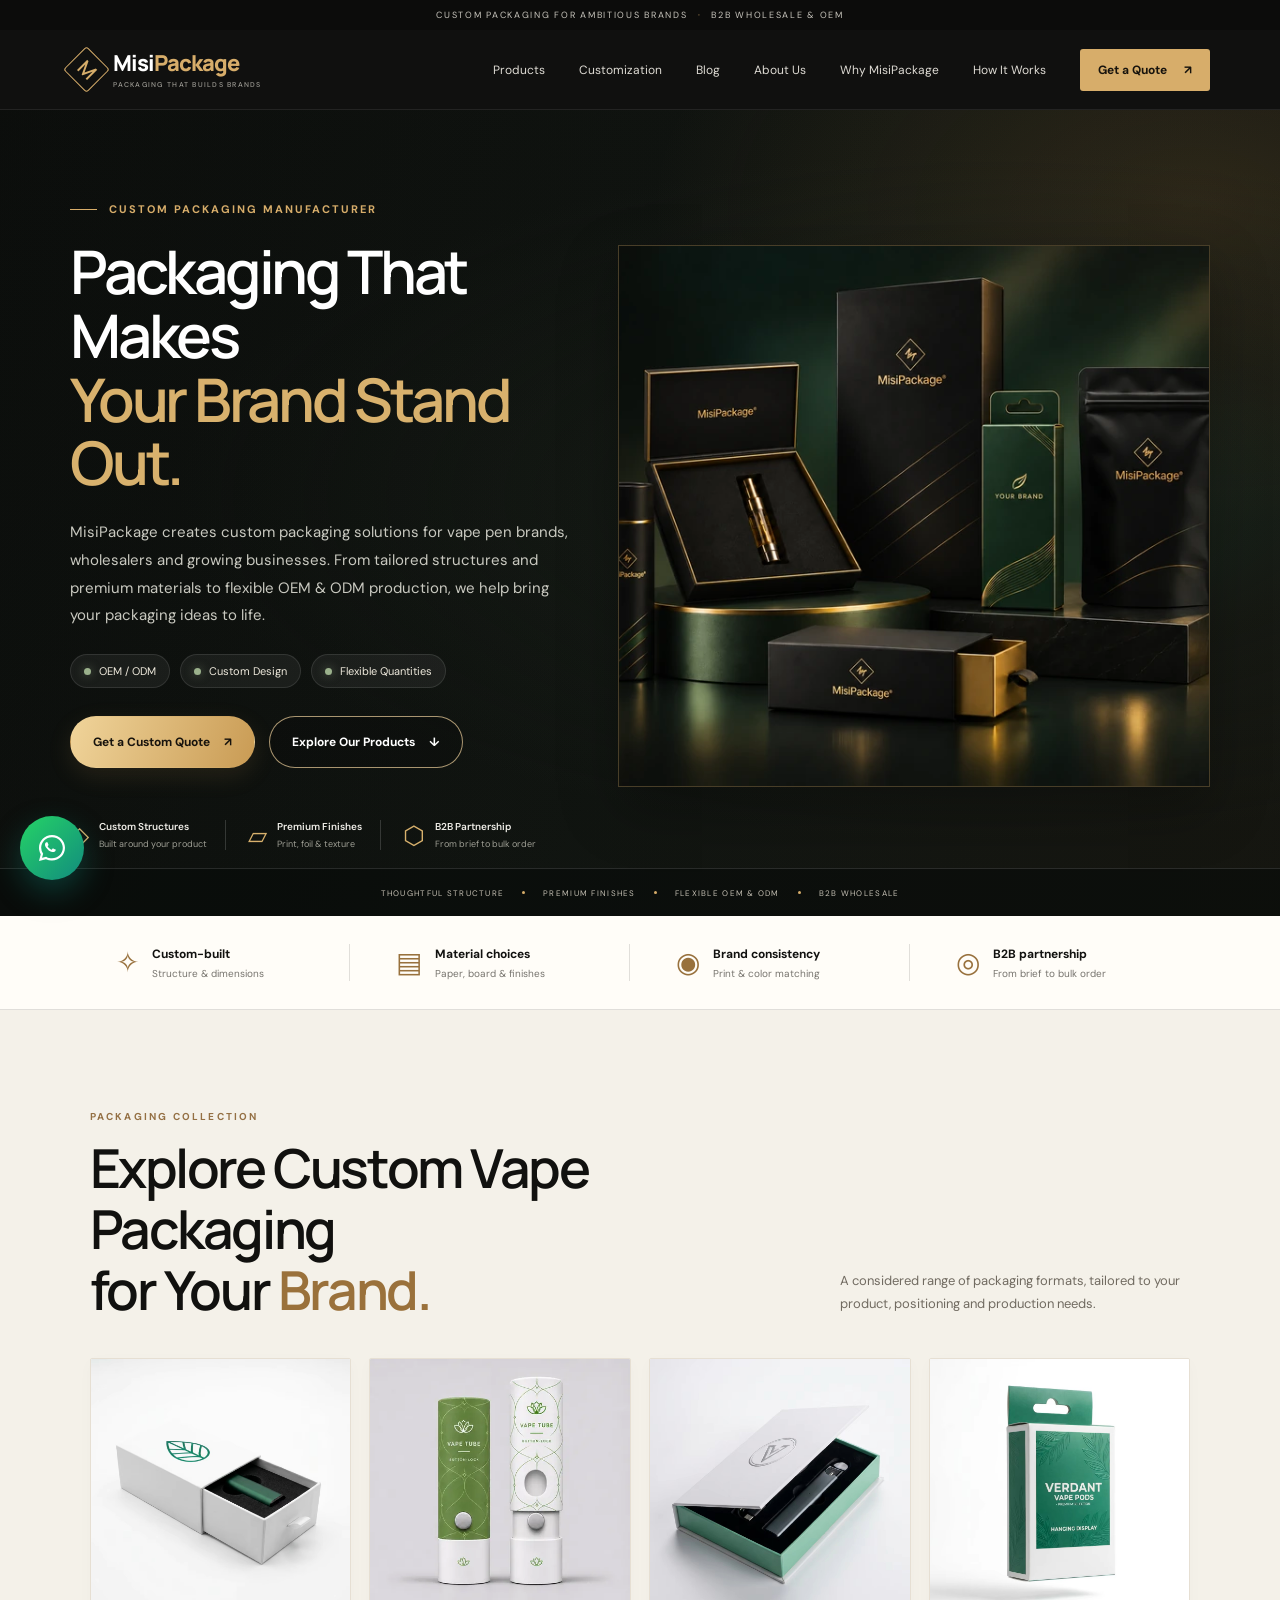
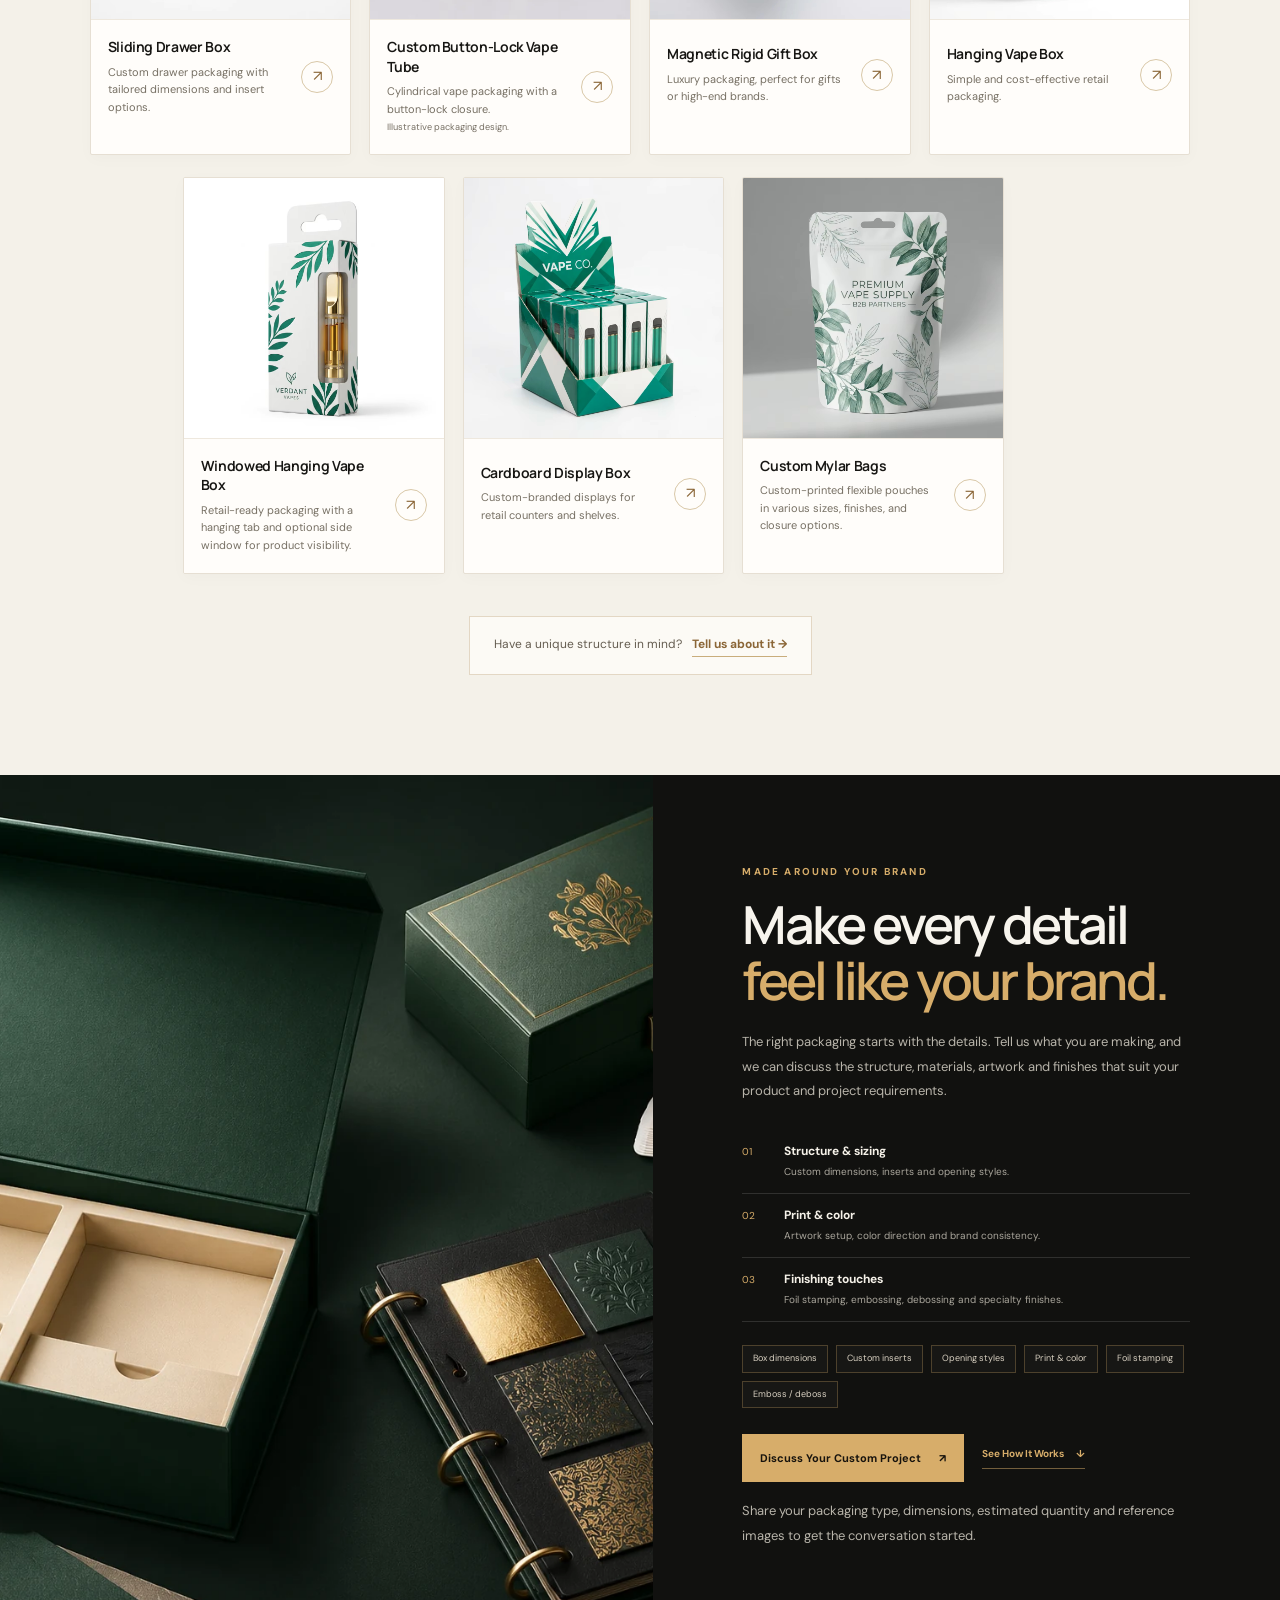
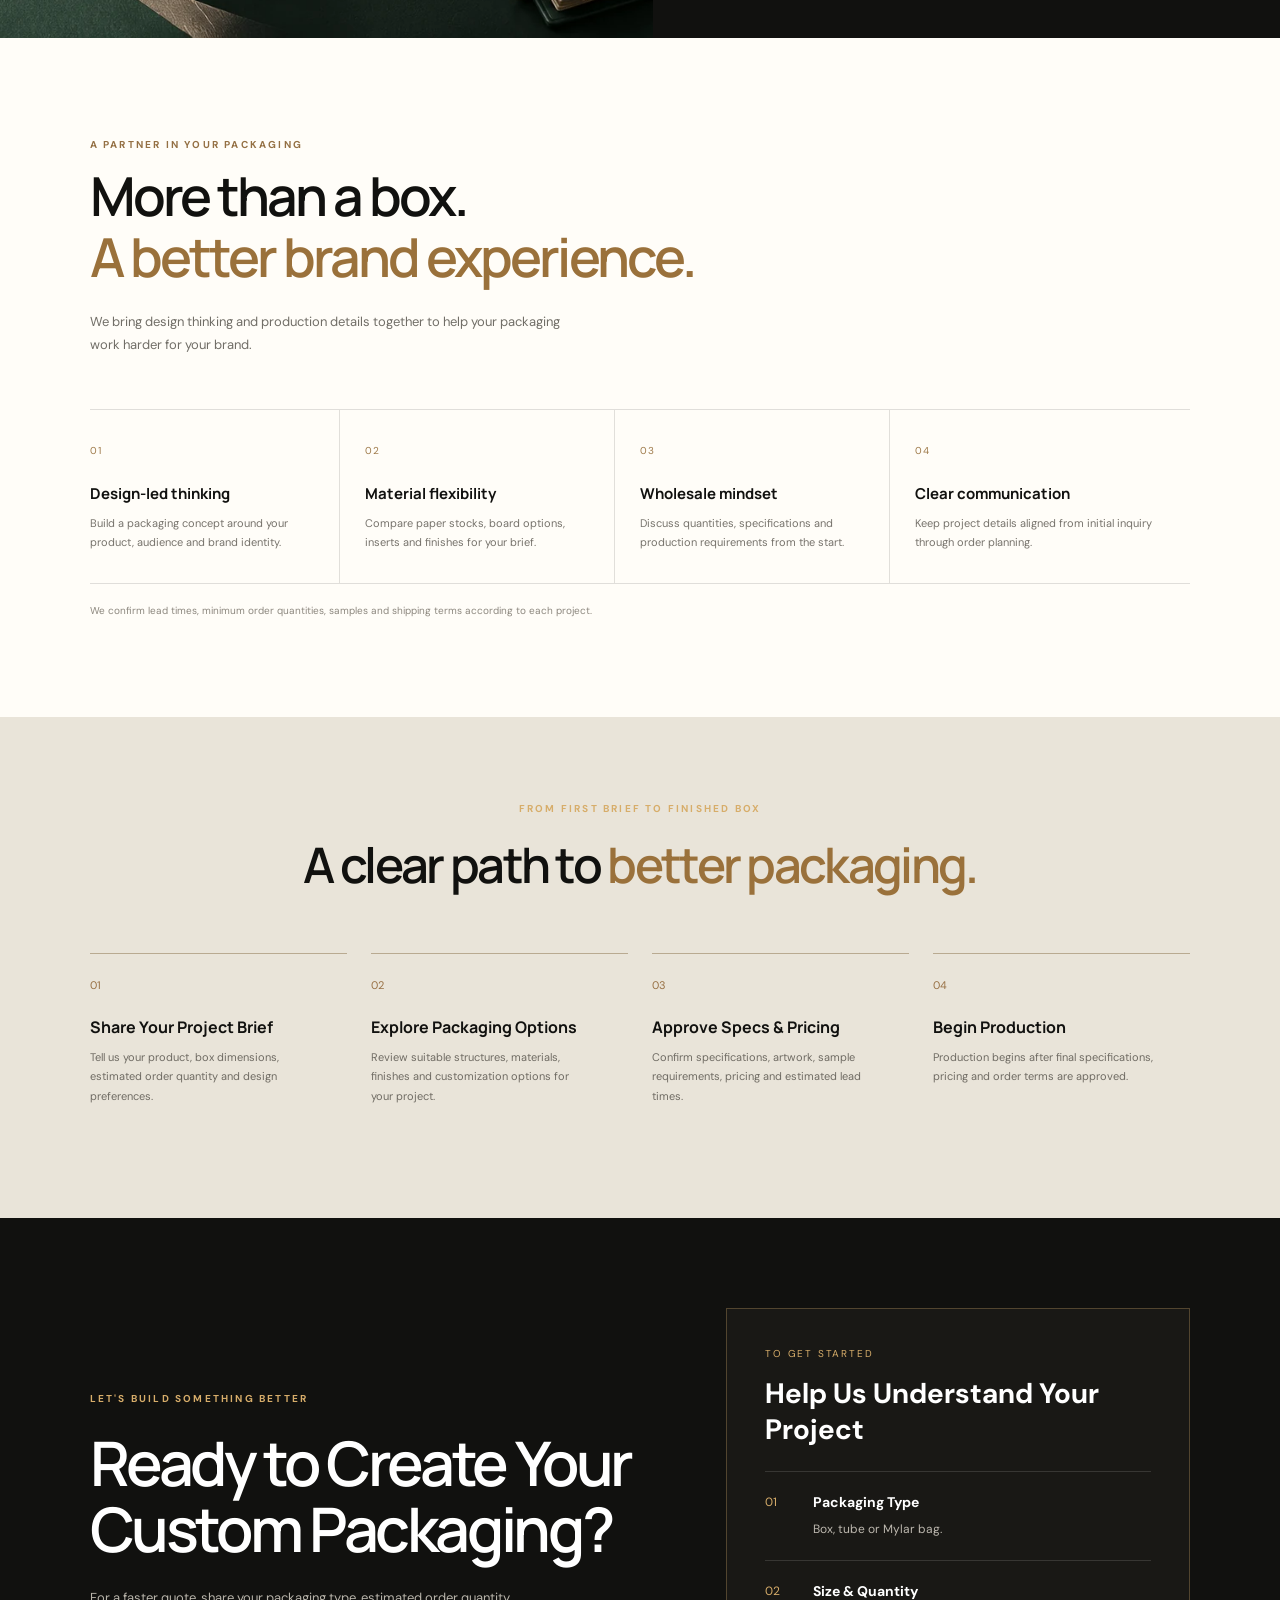
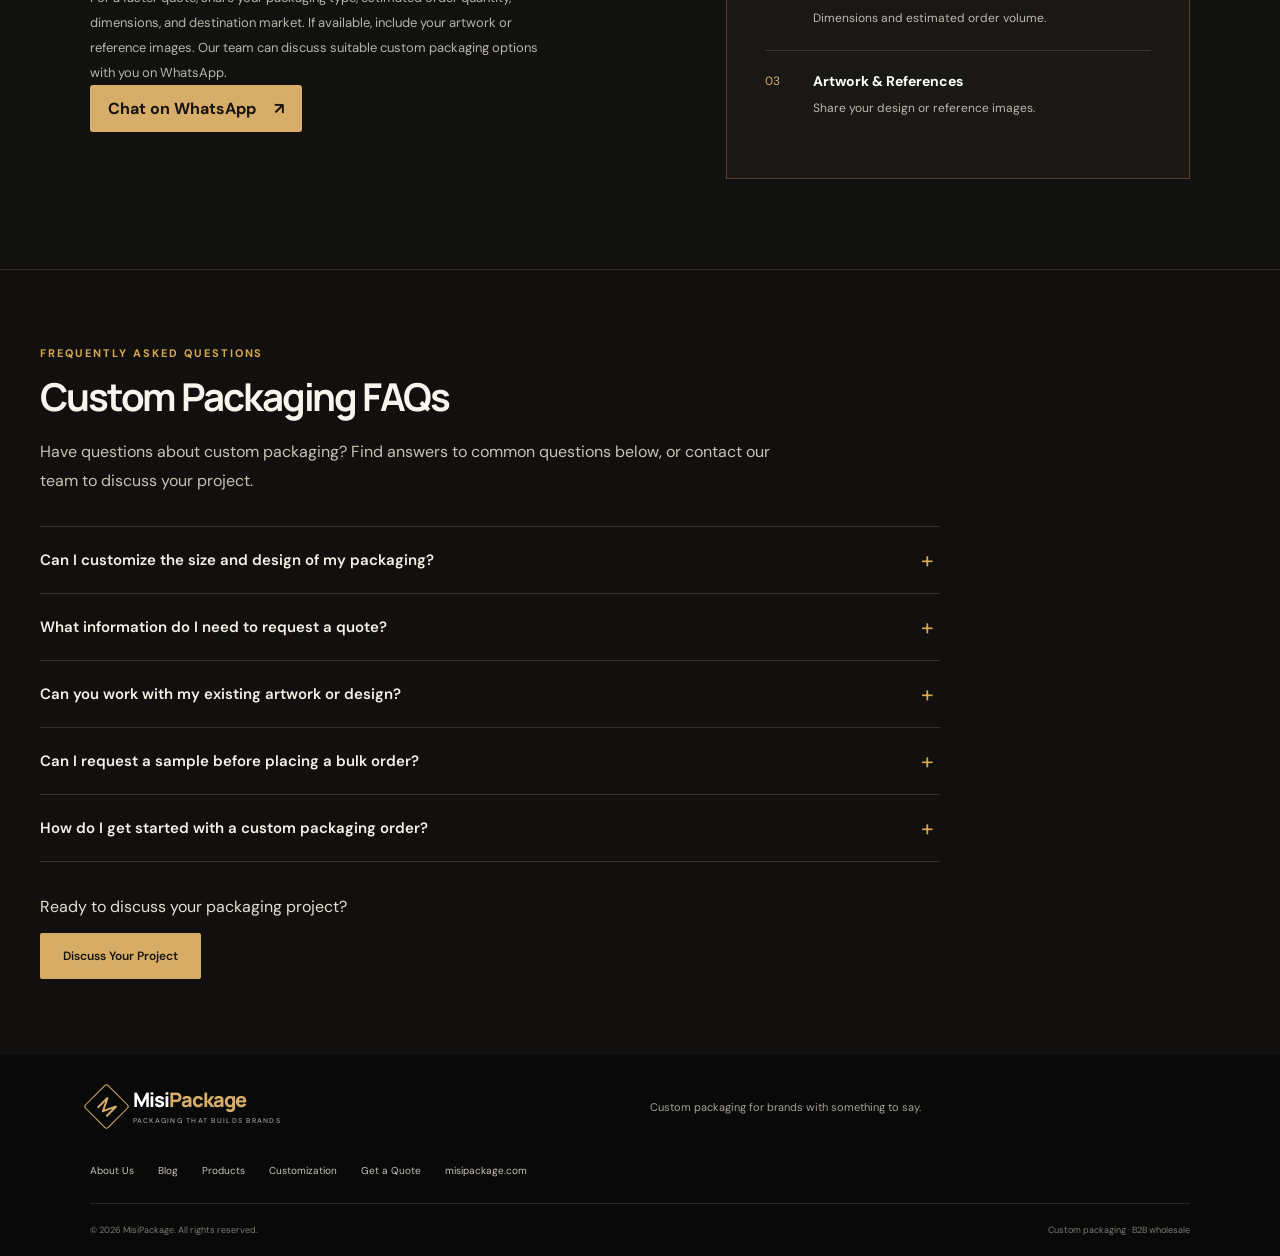
==== commit afbdd414: "feat(images): replace button-lock tube and Mylar product visuals" ====
--- a/index.html
+++ b/index.html
@@ -92,11 +92,14 @@
 <a class="product-card" href="/products/child-resistant-tube-box/">
 
     <div class="product-visual" style="background:#f5f1e8; overflow:hidden;">
-      <img src="assets/child-resistant-tube-box.jpg" alt="Printed cylindrical vape tube packaging with a product window" loading="lazy" style="width:100%;height:100%;object-fit:cover;display:block;" width="1024" height="1024" decoding="async">
+      <img src="/assets/button-lock-vape-tube-hero.webp" alt="Green and white cylindrical vape tube packaging with button-lock details." loading="lazy" style="width:100%;height:100%;object-fit:cover;display:block;" width="1254" height="1254" decoding="async"
+           srcset="/assets/button-lock-vape-tube-hero-480.webp 480w, /assets/button-lock-vape-tube-hero-768.webp 768w, /assets/button-lock-vape-tube-hero.webp 1254w"
+           sizes="(max-width: 380px) calc(90vw - 2px), (max-width: 600px) calc((90vw - 12px) / 2 - 2px), (max-width: 1000px) calc((90vw - 18px) / 2 - 2px), (max-width: 1050px) calc((86vw - 18px) / 2 - 2px), calc((86vw - 54px) / 4 - 2px)"
+           aria-describedby="tube-card-illustration-note">
     </div>
     <div class="product-info">
       <h3>Custom Button-Lock Vape Tube</h3>
-      <p>Cylindrical vape packaging with a button-lock closure.</p>
+      <p>Cylindrical vape packaging with a button-lock closure.<br><small id="tube-card-illustration-note" data-image-caption>Illustrative packaging design.</small></p>
       <span class="product-arrow">↗</span>
     </div>
   </a>
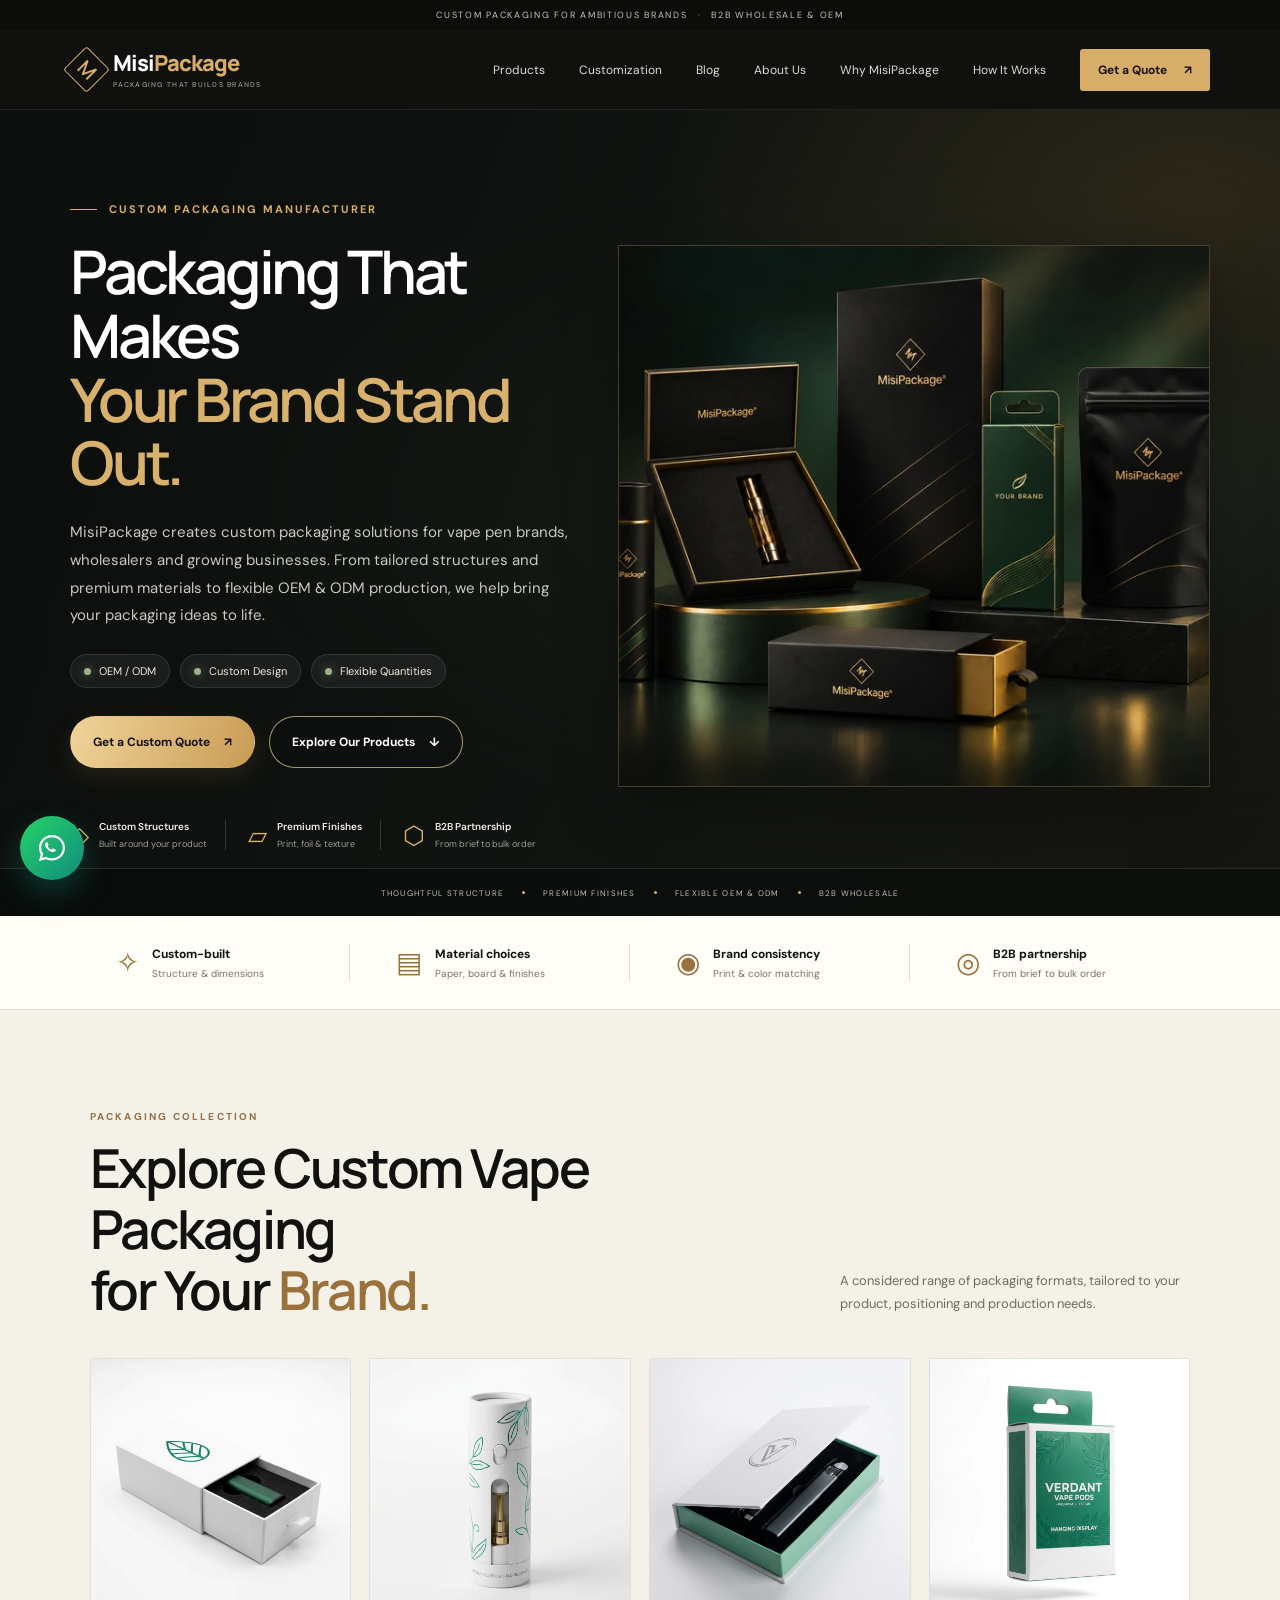
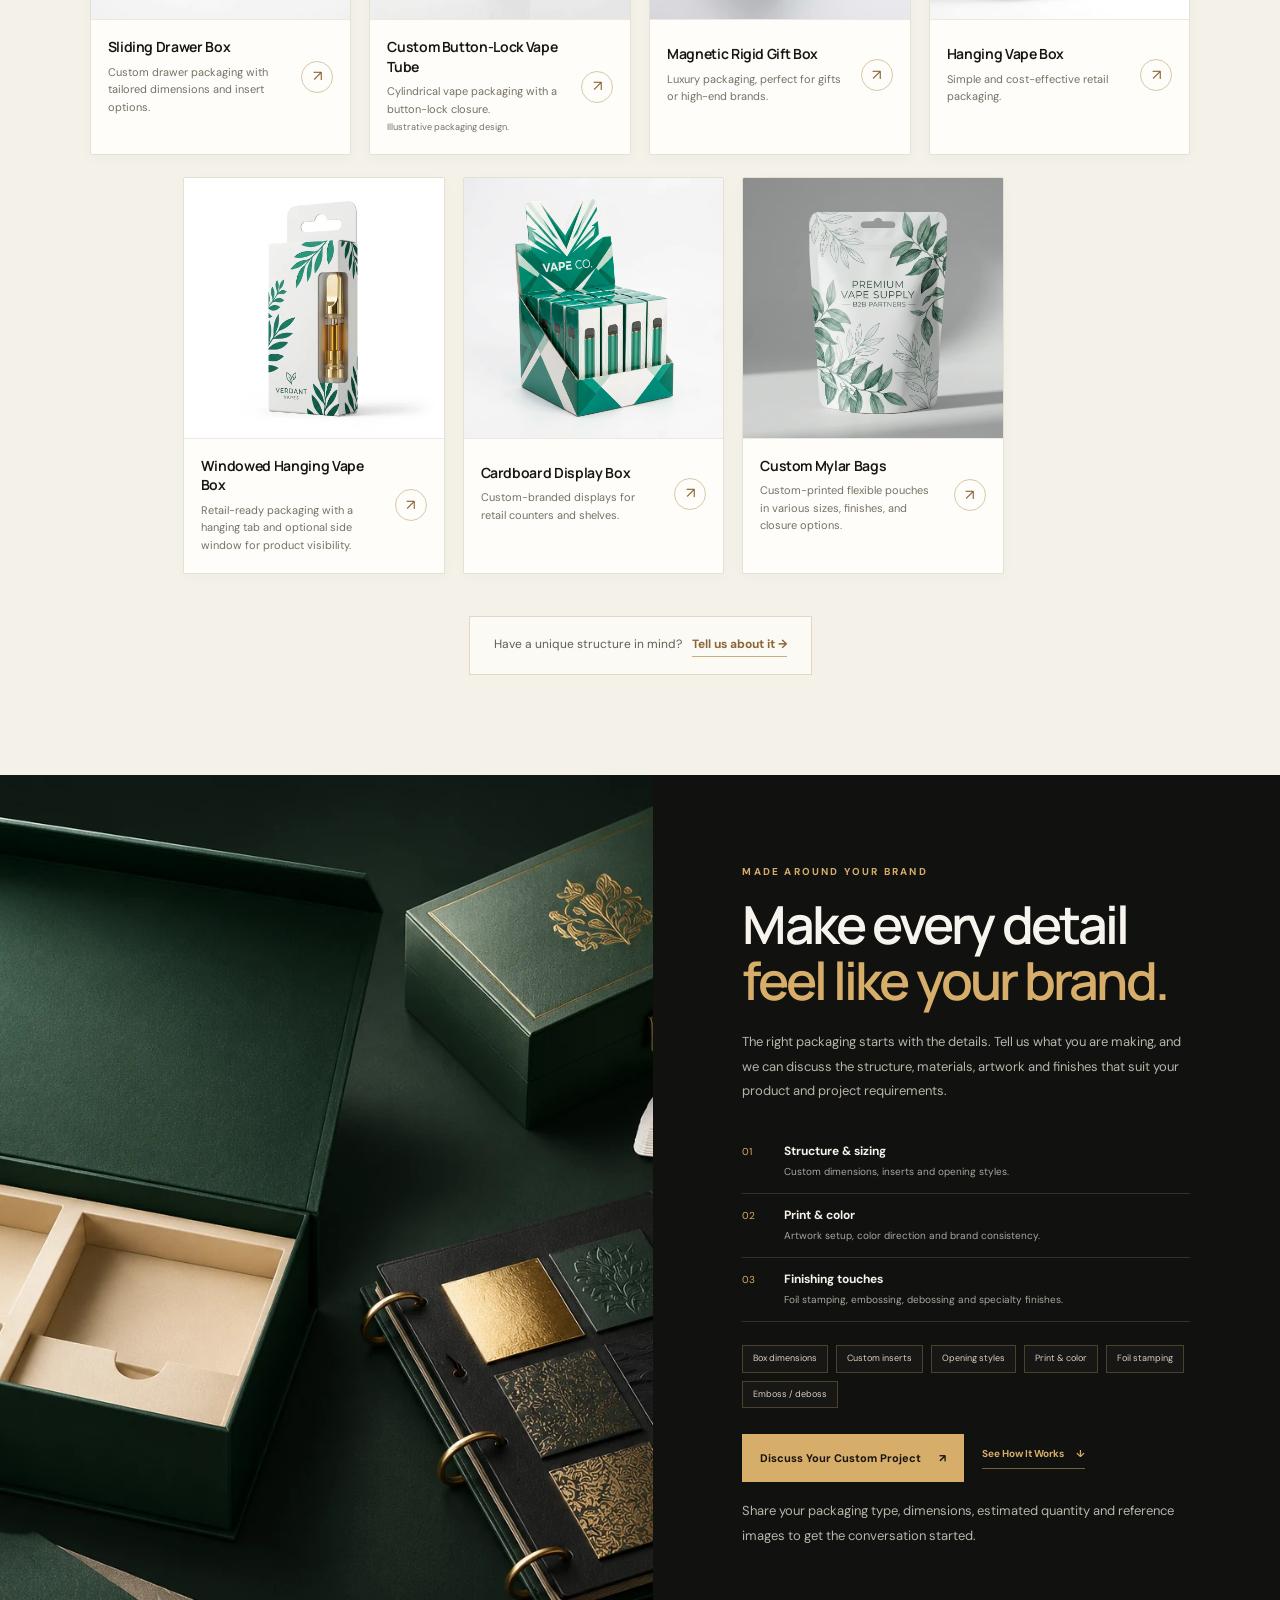
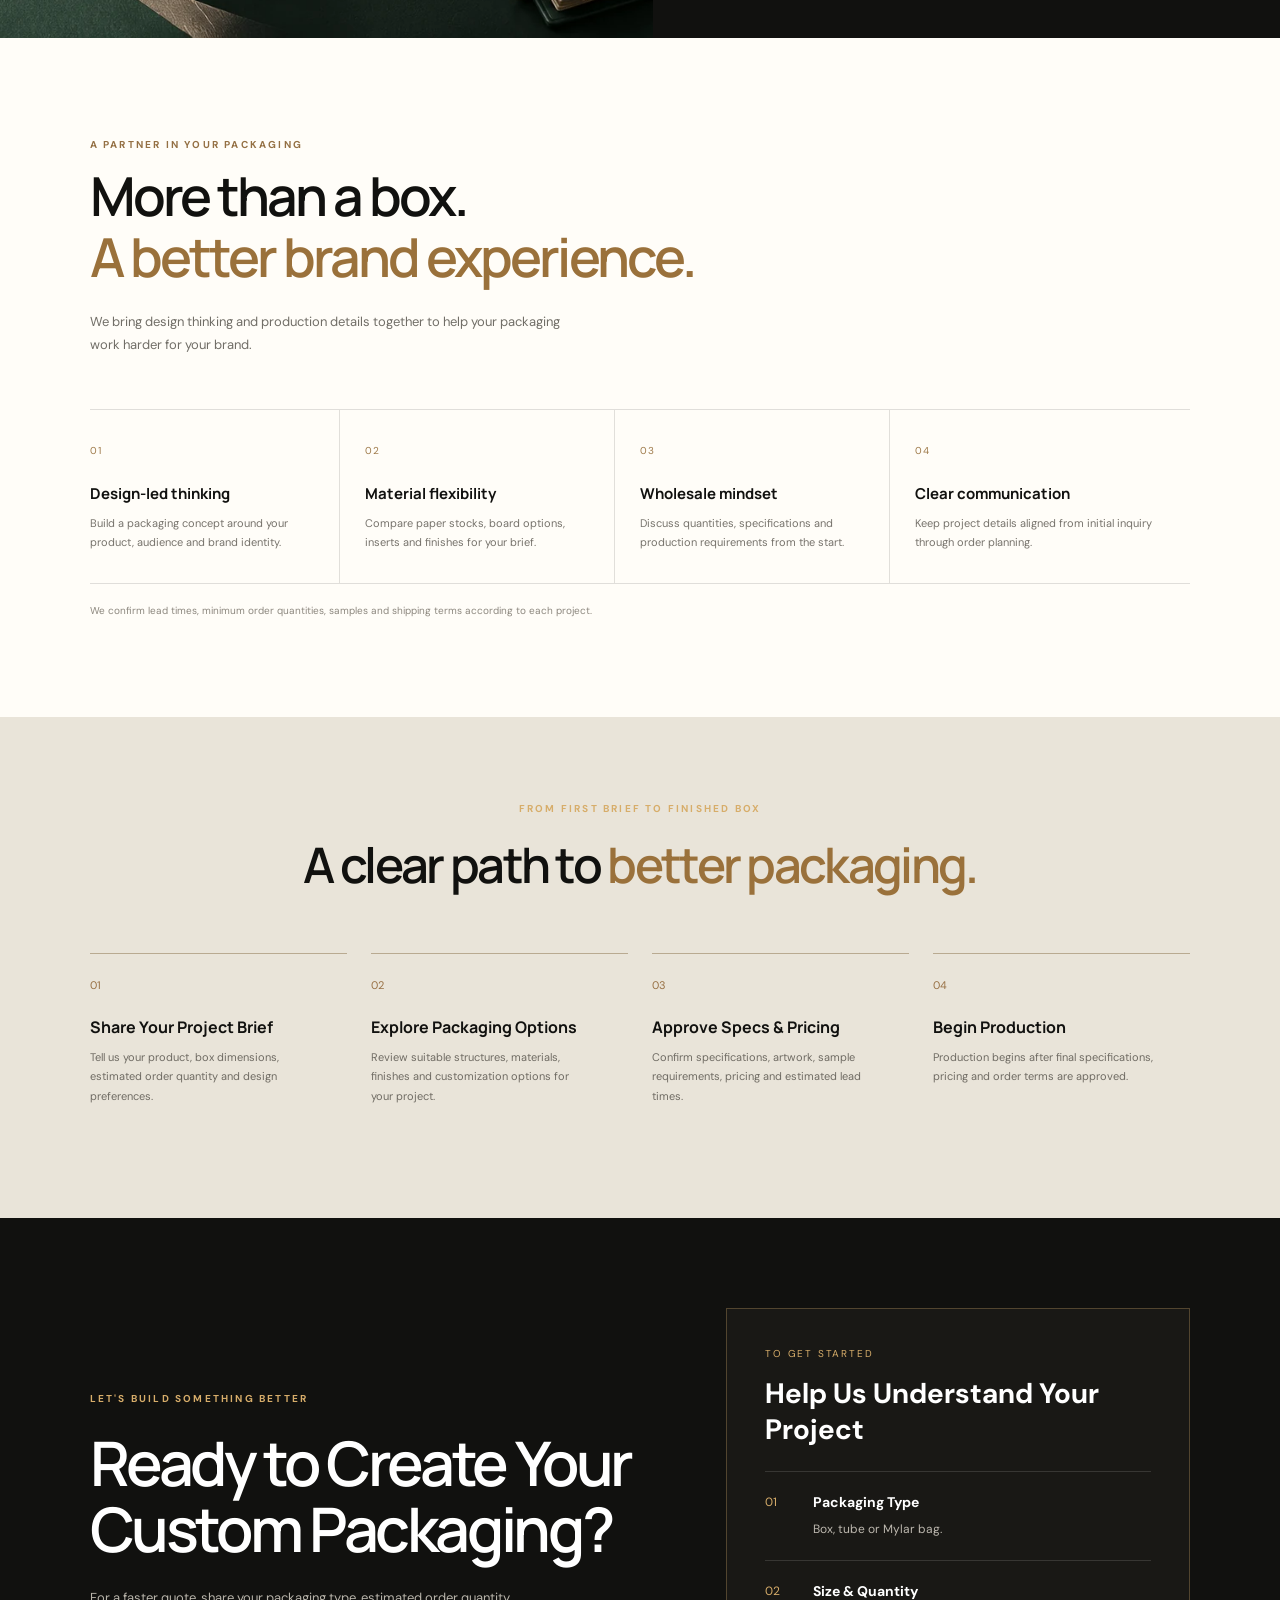
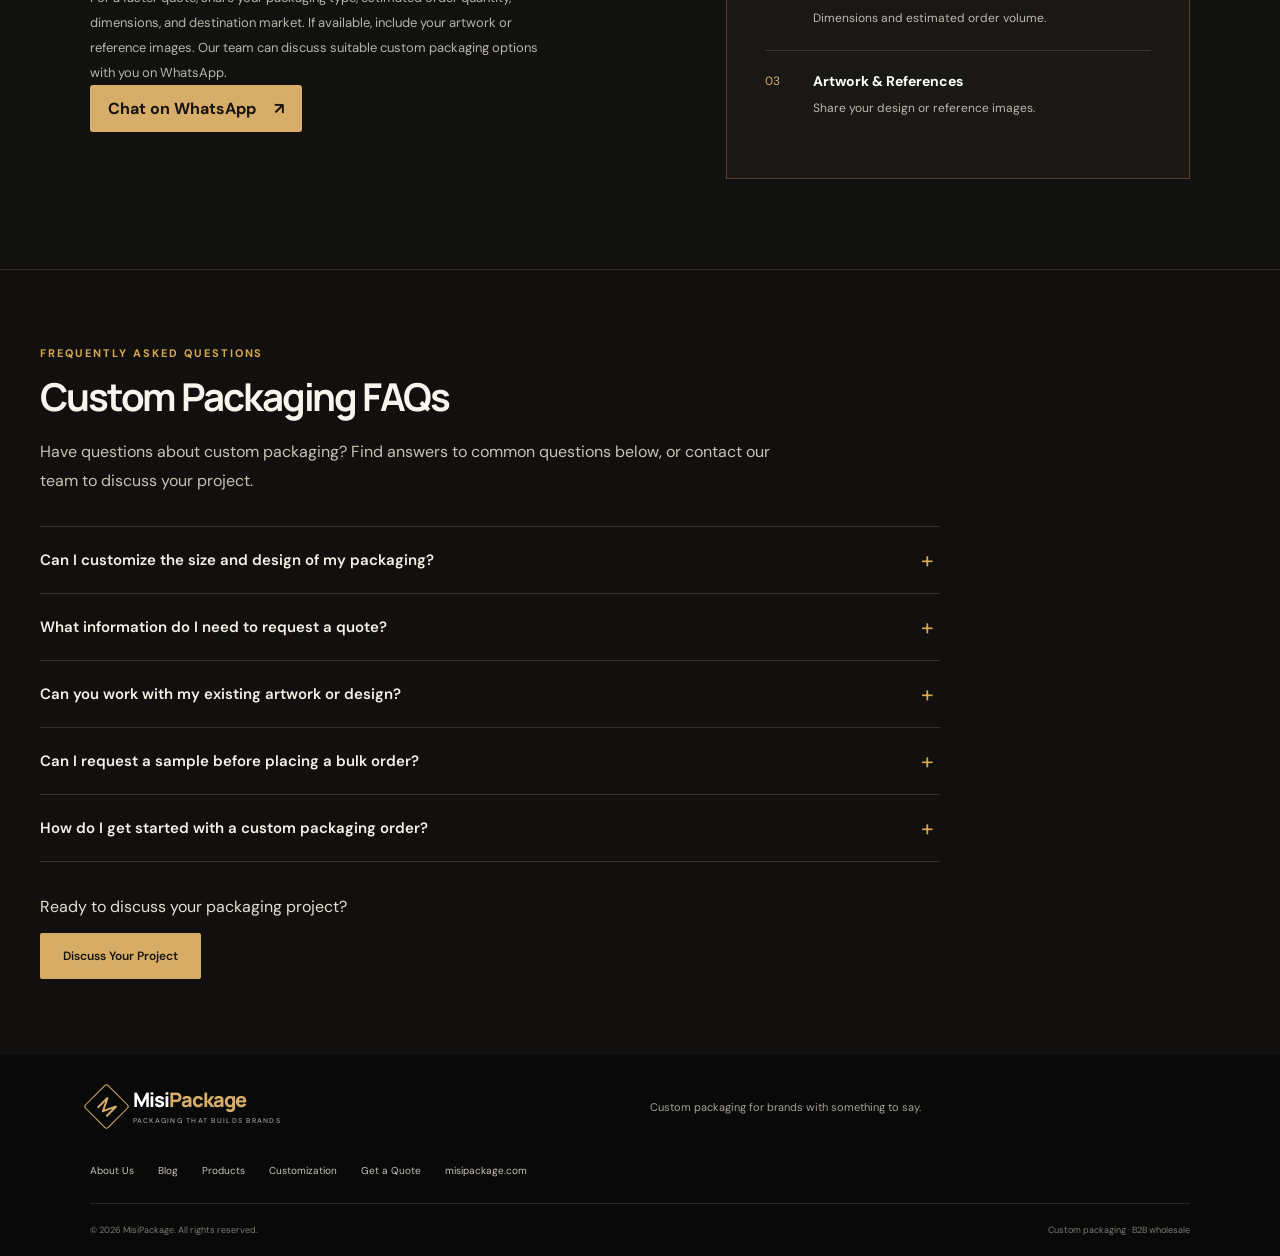
==== commit 2fb65111: "fix(images): retain original tube hero and refine customization image" ====
--- a/index.html
+++ b/index.html
@@ -92,10 +92,7 @@
 <a class="product-card" href="/products/child-resistant-tube-box/">
 
     <div class="product-visual" style="background:#f5f1e8; overflow:hidden;">
-      <img src="/assets/button-lock-vape-tube-hero.webp" alt="Green and white cylindrical vape tube packaging with button-lock details." loading="lazy" style="width:100%;height:100%;object-fit:cover;display:block;" width="1254" height="1254" decoding="async"
-           srcset="/assets/button-lock-vape-tube-hero-480.webp 480w, /assets/button-lock-vape-tube-hero-768.webp 768w, /assets/button-lock-vape-tube-hero.webp 1254w"
-           sizes="(max-width: 380px) calc(90vw - 2px), (max-width: 600px) calc((90vw - 12px) / 2 - 2px), (max-width: 1000px) calc((90vw - 18px) / 2 - 2px), (max-width: 1050px) calc((86vw - 18px) / 2 - 2px), calc((86vw - 54px) / 4 - 2px)"
-           aria-describedby="tube-card-illustration-note">
+      <img src="assets/child-resistant-tube-box.jpg" alt="Printed cylindrical vape tube packaging with a product window" loading="lazy" style="width:100%;height:100%;object-fit:cover;display:block;" width="1024" height="1024" decoding="async" aria-describedby="tube-card-illustration-note">
     </div>
     <div class="product-info">
       <h3>Custom Button-Lock Vape Tube</h3>
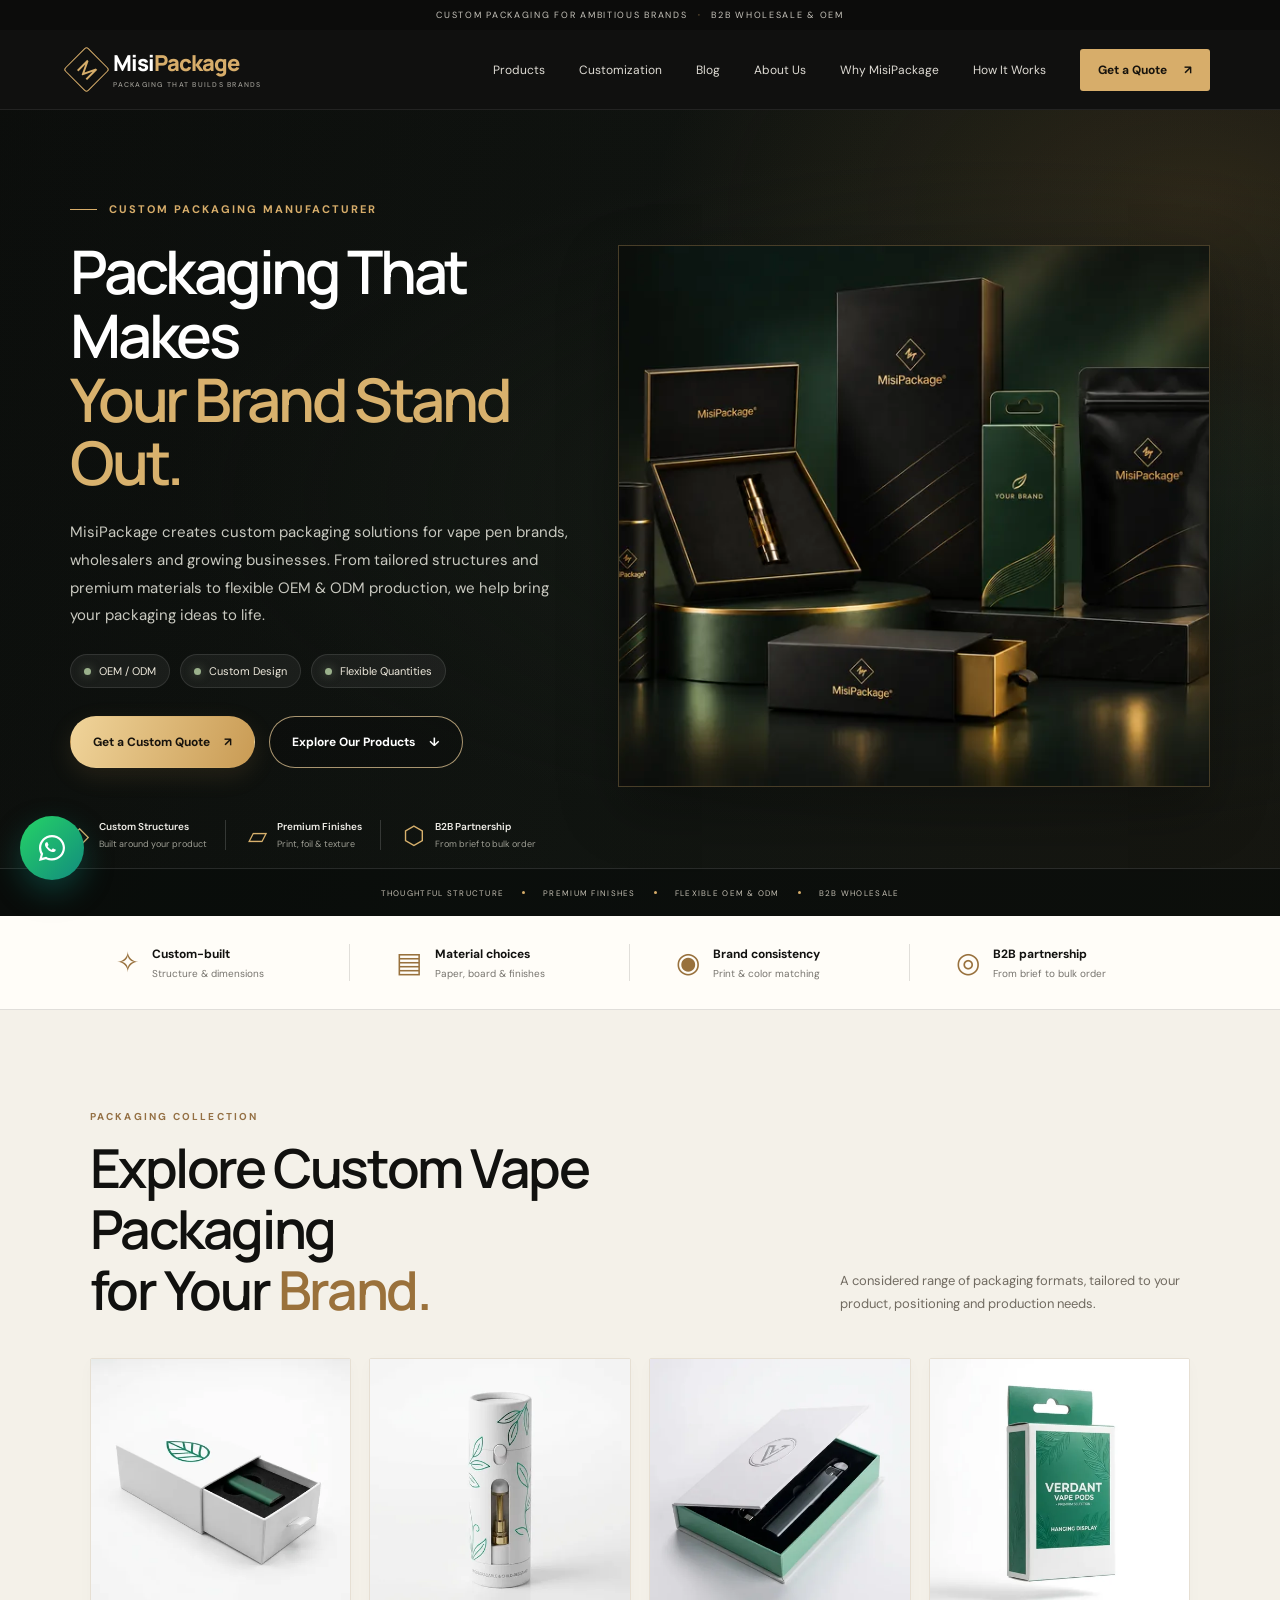
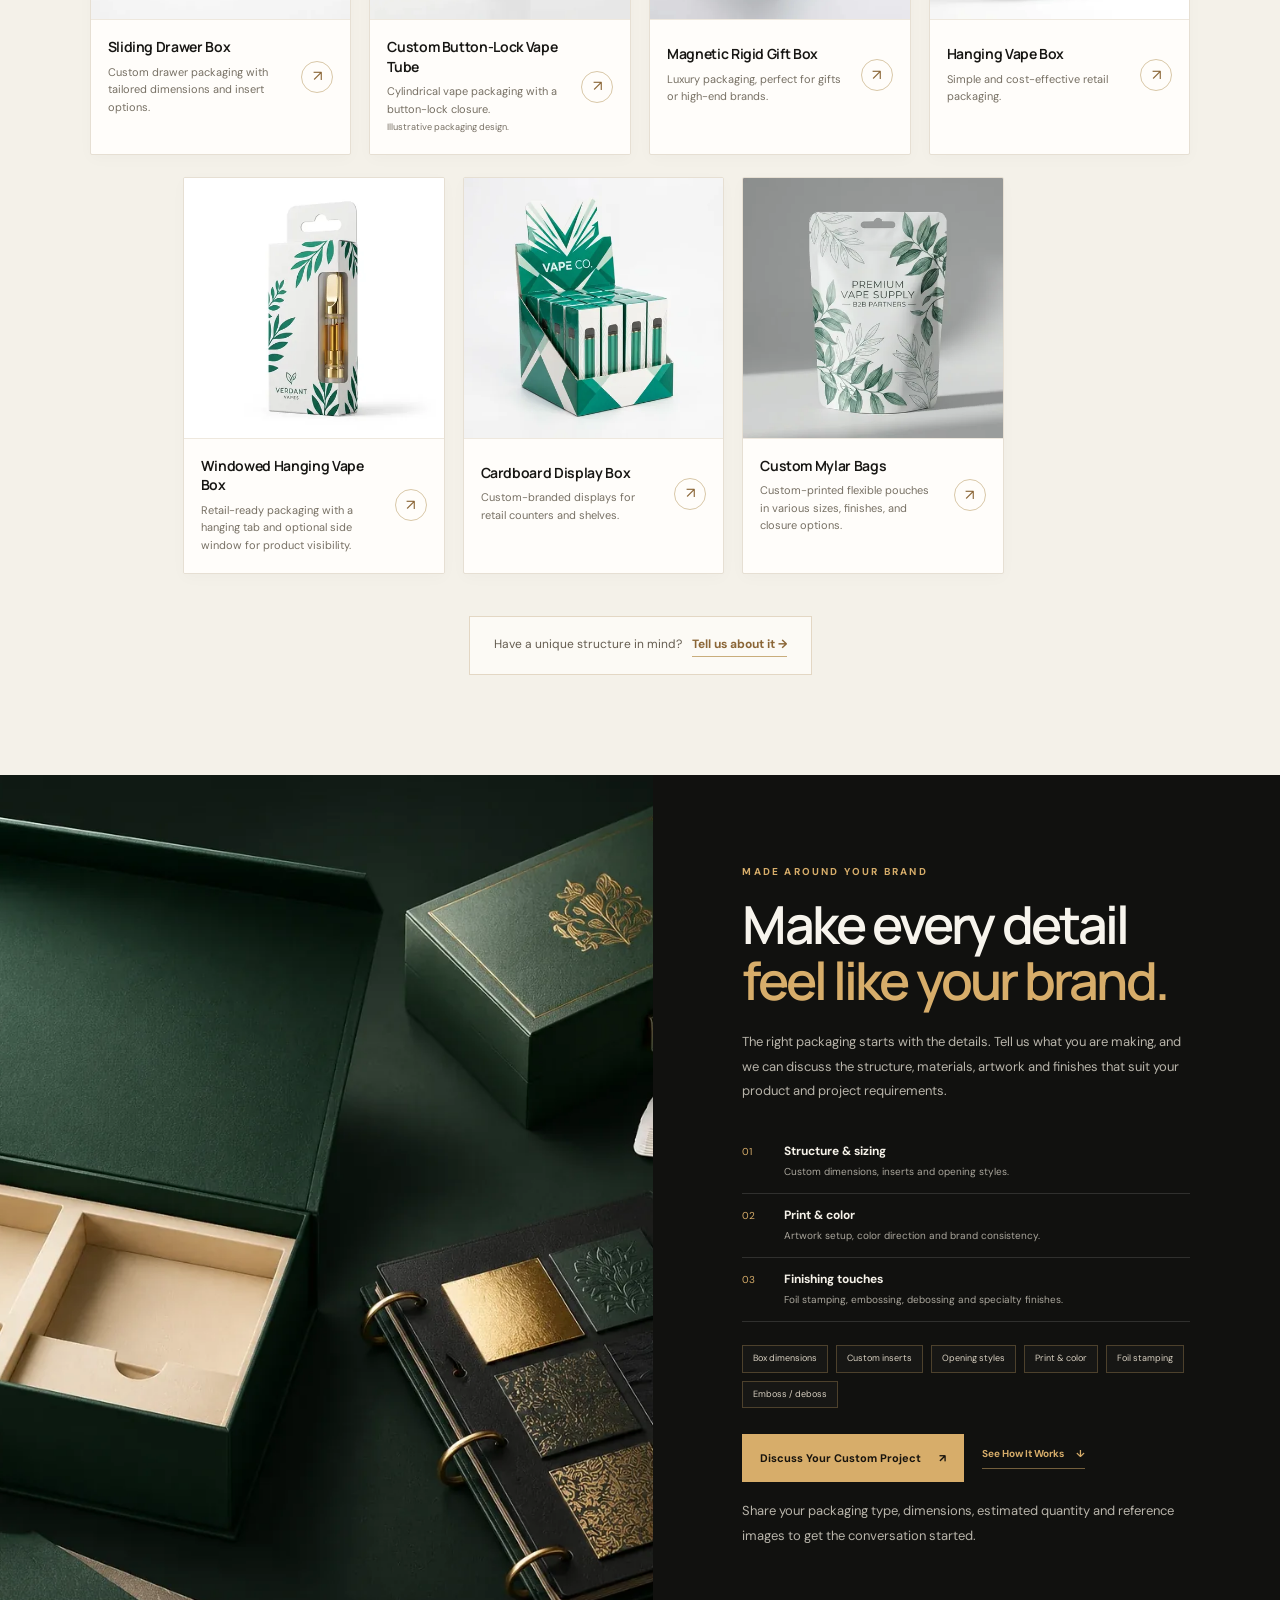
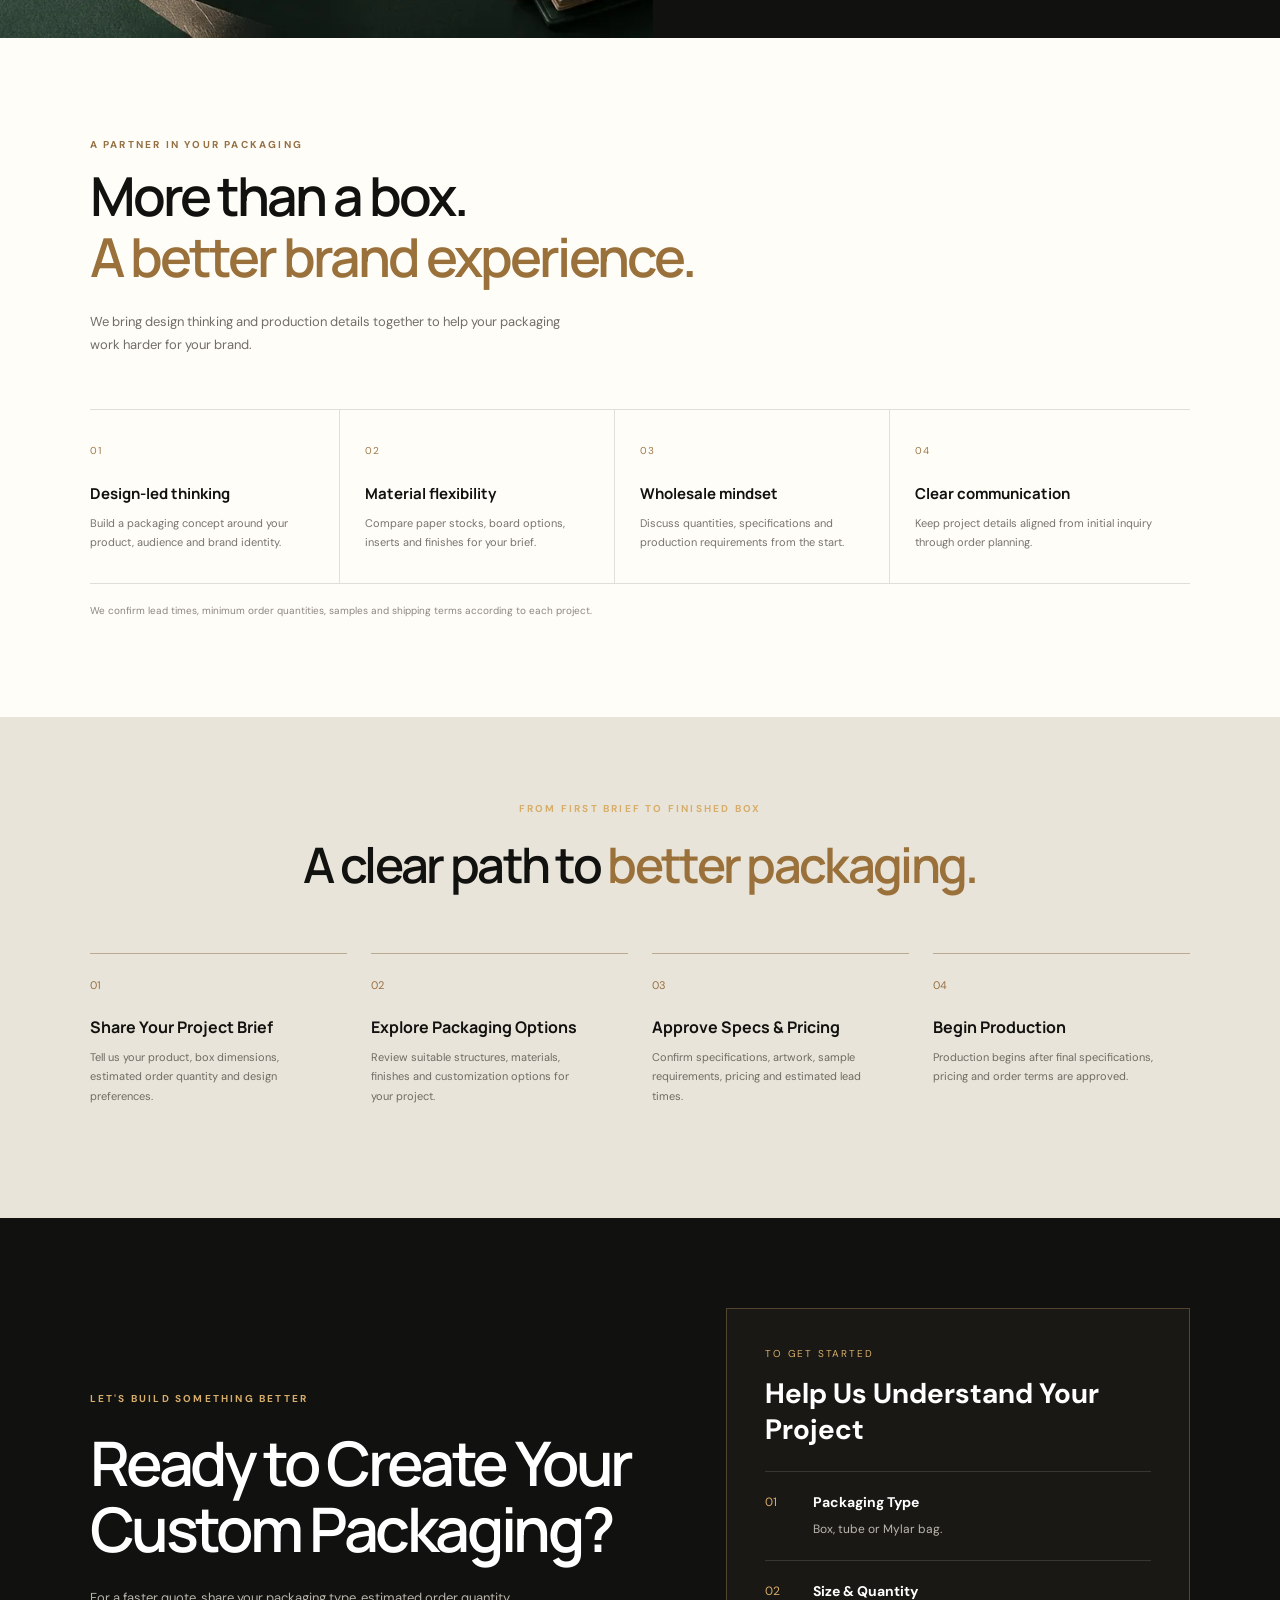
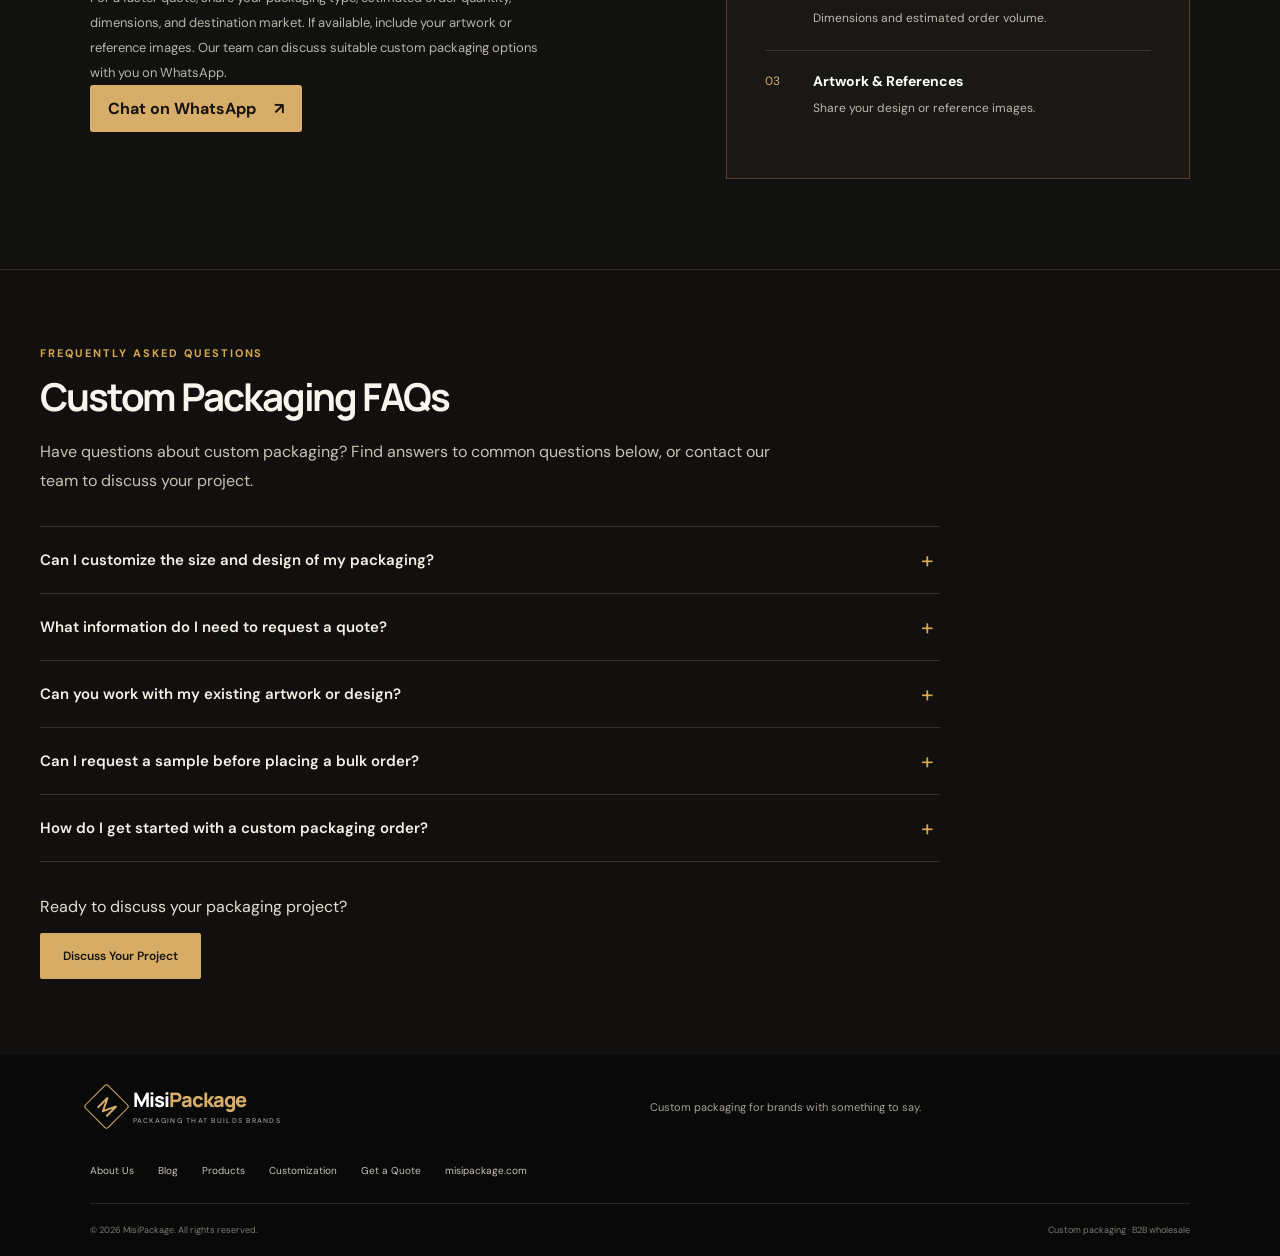
==== commit db39ee87: "perf(images): optimize sitewide responsive image assets" ====
--- a/index.html
+++ b/index.html
@@ -12,7 +12,7 @@
 <meta property="og:description" content="Custom vape packaging for brands and wholesalers. Explore drawer boxes, rigid boxes, magnetic boxes, hanging boxes and printed Mylar bags. Request a quote today.">
   <meta property="og:type" content="website" />
 <meta property="og:url" content="https://www.misipackage.com/">
-<meta property="og:image" content="https://www.misipackage.com/assets/misipackage-home-hero-1024.webp">
+<meta property="og:image" content="https://www.misipackage.com/assets/misipackage-home-hero-optimized-1024.webp">
  
   <link rel="icon" href="/favicon.svg" type="image/svg+xml" />
   <link rel="preconnect" href="https://fonts.googleapis.com">
@@ -61,9 +61,9 @@
   </div>
 
   <div class="hero-art hero-art-photo">
-    <img src="/assets/misipackage-home-hero-hanging-lid-fixed.webp"
+    <img src="/assets/misipackage-home-hero-hanging-lid-fixed-optimized.webp"
          alt="Premium custom packaging collection by MisiPackage, featuring black and gold rigid boxes, a green hanging vape box and custom pouches"
-         fetchpriority="high" width="1448" height="1086" decoding="async" loading="eager" srcset="/assets/misipackage-home-hero-hanging-lid-fixed-480.webp 480w, /assets/misipackage-home-hero-hanging-lid-fixed-768.webp 768w, /assets/misipackage-home-hero-hanging-lid-fixed-1024.webp 1024w, /assets/misipackage-home-hero-hanging-lid-fixed.webp 1448w" sizes="(max-width: 720px) 90vw, (max-width: 1000px) 600px, max(47vw, 720px)" />
+         fetchpriority="high" width="1448" height="1086" decoding="async" loading="eager" srcset="/assets/misipackage-home-hero-hanging-lid-fixed-optimized-480.webp 480w, /assets/misipackage-home-hero-hanging-lid-fixed-optimized-768.webp 768w, /assets/misipackage-home-hero-hanging-lid-fixed-optimized-1024.webp 1024w, /assets/misipackage-home-hero-hanging-lid-fixed-optimized.webp 1448w" sizes="(max-width: 720px) 90vw, (max-width: 1000px) 600px, max(47vw, 720px)" />
   </div>
 
   <div class="hero-bottom">
@@ -79,7 +79,7 @@
   
 <a class="product-card" href="/products/sliding-drawer-box/">
     <div class="product-visual" style="background:#f5f1e8; overflow:hidden;">
-      <img src="assets/sliding-drawer-box.jpg" alt="Custom Sliding Drawer Box Packaging" loading="lazy" style="width:100%;height:100%;object-fit:cover;display:block;" width="1024" height="1024" decoding="async">
+      <img src="/assets/sliding-drawer-box-optimized.webp" alt="Custom Sliding Drawer Box Packaging" loading="lazy" style="width:100%;height:100%;object-fit:cover;display:block;" width="1024" height="1024" decoding="async" srcset="/assets/sliding-drawer-box-optimized-480.webp 480w, /assets/sliding-drawer-box-optimized-768.webp 768w, /assets/sliding-drawer-box-optimized.webp 1024w" sizes="(max-width: 380px) calc(90vw - 2px), (max-width: 600px) calc((90vw - 12px) / 2 - 2px), (max-width: 1000px) calc((90vw - 18px) / 2 - 2px), (max-width: 1050px) calc((86vw - 18px) / 2 - 2px), calc((86vw - 54px) / 4 - 2px)">
     </div>
     <div class="product-info">
       <h3>Sliding Drawer Box</h3>
@@ -92,7 +92,7 @@
 <a class="product-card" href="/products/child-resistant-tube-box/">
 
     <div class="product-visual" style="background:#f5f1e8; overflow:hidden;">
-      <img src="assets/child-resistant-tube-box.jpg" alt="Printed cylindrical vape tube packaging with a product window" loading="lazy" style="width:100%;height:100%;object-fit:cover;display:block;" width="1024" height="1024" decoding="async" aria-describedby="tube-card-illustration-note">
+      <img src="/assets/child-resistant-tube-box-optimized.webp" alt="Printed cylindrical vape tube packaging with a product window" loading="lazy" style="width:100%;height:100%;object-fit:cover;display:block;" width="1024" height="1024" decoding="async" aria-describedby="tube-card-illustration-note" srcset="/assets/child-resistant-tube-box-optimized-480.webp 480w, /assets/child-resistant-tube-box-optimized-768.webp 768w, /assets/child-resistant-tube-box-optimized.webp 1024w" sizes="(max-width: 380px) calc(90vw - 2px), (max-width: 600px) calc((90vw - 12px) / 2 - 2px), (max-width: 1000px) calc((90vw - 18px) / 2 - 2px), (max-width: 1050px) calc((86vw - 18px) / 2 - 2px), calc((86vw - 54px) / 4 - 2px)">
     </div>
     <div class="product-info">
       <h3>Custom Button-Lock Vape Tube</h3>
@@ -103,7 +103,7 @@
 
 <a class="product-card" href="/products/magnetic-rigid-gift-box/">
     <div class="product-visual" style="background:#f5f1e8; overflow:hidden;">
-      <img src="assets/magnetic-rigid-gift-box.jpg" alt="Custom Magnetic Rigid Gift Box Packaging" loading="lazy" style="width:100%;height:100%;object-fit:cover;display:block;" width="1024" height="1024" decoding="async">
+      <img src="/assets/magnetic-rigid-gift-box-optimized.webp" alt="Custom Magnetic Rigid Gift Box Packaging" loading="lazy" style="width:100%;height:100%;object-fit:cover;display:block;" width="1024" height="1024" decoding="async" srcset="/assets/magnetic-rigid-gift-box-optimized-480.webp 480w, /assets/magnetic-rigid-gift-box-optimized-768.webp 768w, /assets/magnetic-rigid-gift-box-optimized.webp 1024w" sizes="(max-width: 380px) calc(90vw - 2px), (max-width: 600px) calc((90vw - 12px) / 2 - 2px), (max-width: 1000px) calc((90vw - 18px) / 2 - 2px), (max-width: 1050px) calc((86vw - 18px) / 2 - 2px), calc((86vw - 54px) / 4 - 2px)">
     </div>
     <div class="product-info">
       <h3>Magnetic Rigid Gift Box</h3>
@@ -114,7 +114,7 @@
 
   <a class="product-card" href="/products/hanging-vape-box/" data-product="Hanging Vape Box">
     <div class="product-visual" style="background:#f5f1e8; overflow:hidden;">
-      <img src="assets/hanging-vape-box.jpg" alt="Custom Hanging Vape Box Packaging" loading="lazy" style="width:100%;height:100%;object-fit:cover;display:block;" width="1024" height="1024" decoding="async">
+      <img src="/assets/hanging-vape-box-optimized.webp" alt="Custom Hanging Vape Box Packaging" loading="lazy" style="width:100%;height:100%;object-fit:cover;display:block;" width="1024" height="1024" decoding="async" srcset="/assets/hanging-vape-box-optimized-480.webp 480w, /assets/hanging-vape-box-optimized-768.webp 768w, /assets/hanging-vape-box-optimized.webp 1024w" sizes="(max-width: 380px) calc(90vw - 2px), (max-width: 600px) calc((90vw - 12px) / 2 - 2px), (max-width: 1000px) calc((90vw - 18px) / 2 - 2px), (max-width: 1050px) calc((86vw - 18px) / 2 - 2px), calc((86vw - 54px) / 4 - 2px)">
     </div>
     <div class="product-info">
       <h3>Hanging Vape Box</h3>
@@ -125,7 +125,7 @@
 
   <a class="product-card" href="/products/windowed-hanging-vape-box/">
     <div class="product-visual" style="background:#f5f1e8; overflow:hidden;">
-      <img src="assets/windowed-hanging-vape-box.jpg" alt="Custom Windowed Hanging Vape Box Packaging" loading="lazy" style="width:100%;height:100%;object-fit:cover;display:block;" width="1024" height="1024" decoding="async">
+      <img src="/assets/windowed-hanging-vape-box-optimized.webp" alt="Custom Windowed Hanging Vape Box Packaging" loading="lazy" style="width:100%;height:100%;object-fit:cover;display:block;" width="1024" height="1024" decoding="async" srcset="/assets/windowed-hanging-vape-box-optimized-480.webp 480w, /assets/windowed-hanging-vape-box-optimized-768.webp 768w, /assets/windowed-hanging-vape-box-optimized.webp 1024w" sizes="(max-width: 380px) calc(90vw - 2px), (max-width: 600px) calc((90vw - 12px) / 2 - 2px), (max-width: 1000px) calc((90vw - 18px) / 2 - 2px), (max-width: 1050px) calc((86vw - 18px) / 2 - 2px), calc((86vw - 54px) / 4 - 2px)">
     </div>
     <div class="product-info">
       <h3>Windowed Hanging Vape Box</h3>
@@ -136,7 +136,7 @@
 
   <a class="product-card" href="/products/cardboard-display-box/">
     <div class="product-visual" style="background:#f5f1e8; overflow:hidden;">
-      <img src="assets/cardboard-display-box.jpg" alt="Custom Cardboard Product Display Box" loading="lazy" style="width:100%;height:100%;object-fit:cover;display:block;" width="1024" height="1024" decoding="async">
+      <img src="/assets/cardboard-display-box-optimized.webp" alt="Custom Cardboard Product Display Box" loading="lazy" style="width:100%;height:100%;object-fit:cover;display:block;" width="1024" height="1024" decoding="async" srcset="/assets/cardboard-display-box-optimized-480.webp 480w, /assets/cardboard-display-box-optimized-768.webp 768w, /assets/cardboard-display-box-optimized.webp 1024w" sizes="(max-width: 380px) calc(90vw - 2px), (max-width: 600px) calc((90vw - 12px) / 2 - 2px), (max-width: 1000px) calc((90vw - 18px) / 2 - 2px), (max-width: 1050px) calc((86vw - 18px) / 2 - 2px), calc((86vw - 54px) / 4 - 2px)">
     </div>
     <div class="product-info">
       <h3>Cardboard Display Box</h3>
@@ -147,7 +147,7 @@
 
   <a class="product-card" href="/products/custom-mylar-bags/">
     <div class="product-visual" style="background:#f5f1e8; overflow:hidden;">
-      <img src="assets/custom-mylar-bags.jpg" alt="Custom Printed Mylar Bags" loading="lazy" style="width:100%;height:100%;object-fit:cover;display:block;" width="1024" height="1024" decoding="async">
+      <img src="/assets/custom-mylar-bags-optimized.webp" alt="Custom Printed Mylar Bags" loading="lazy" style="width:100%;height:100%;object-fit:cover;display:block;" width="1024" height="1024" decoding="async" srcset="/assets/custom-mylar-bags-optimized-480.webp 480w, /assets/custom-mylar-bags-optimized-768.webp 768w, /assets/custom-mylar-bags-optimized.webp 1024w" sizes="(max-width: 380px) calc(90vw - 2px), (max-width: 600px) calc((90vw - 12px) / 2 - 2px), (max-width: 1000px) calc((90vw - 18px) / 2 - 2px), (max-width: 1050px) calc((86vw - 18px) / 2 - 2px), calc((86vw - 54px) / 4 - 2px)">
     </div>
     <div class="product-info">
       <h3>Custom Mylar Bags</h3>
@@ -168,8 +168,8 @@
   <div class="custom-visual" aria-label="Examples of custom packaging structure, print and finishing options">
     <img
   class="custom-real-image"
-  src="/assets/misipackage-customization-visual.webp"
-  alt="Custom packaging design, materials and premium finishes" width="1536" height="1024" decoding="async" loading="lazy">
+  src="/assets/misipackage-customization-visual-optimized.webp"
+  alt="Custom packaging design, materials and premium finishes" width="1536" height="1024" decoding="async" loading="lazy" srcset="/assets/misipackage-customization-visual-optimized-480.webp 480w, /assets/misipackage-customization-visual-optimized-768.webp 768w, /assets/misipackage-customization-visual-optimized-1024.webp 1024w, /assets/misipackage-customization-visual-optimized.webp 1536w" sizes="(max-width: 380px) 645px, (max-width: 720px) 720px, 1536px">
     <div class="custom-visual-heading">
       <span>MADE AROUND YOUR BRAND</span>
       <span>DESIGN / MATERIAL / FINISH</span>
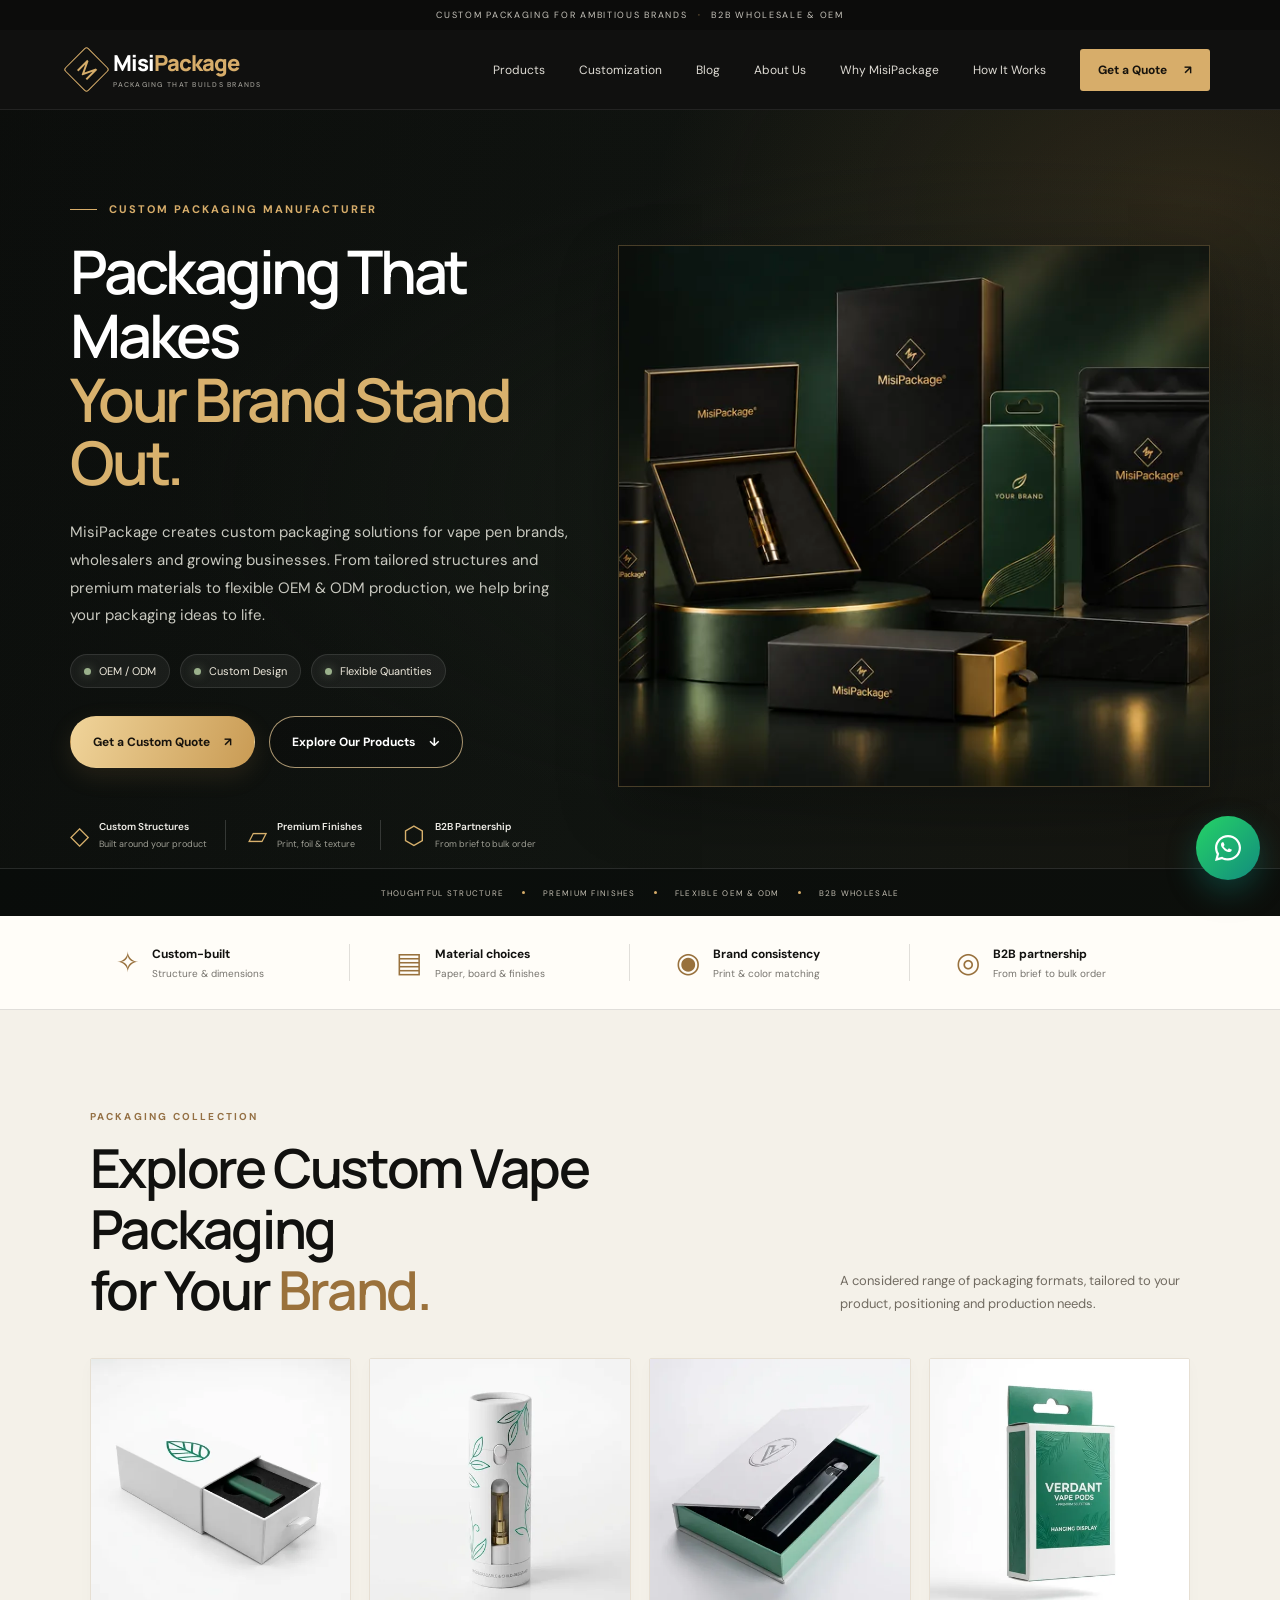
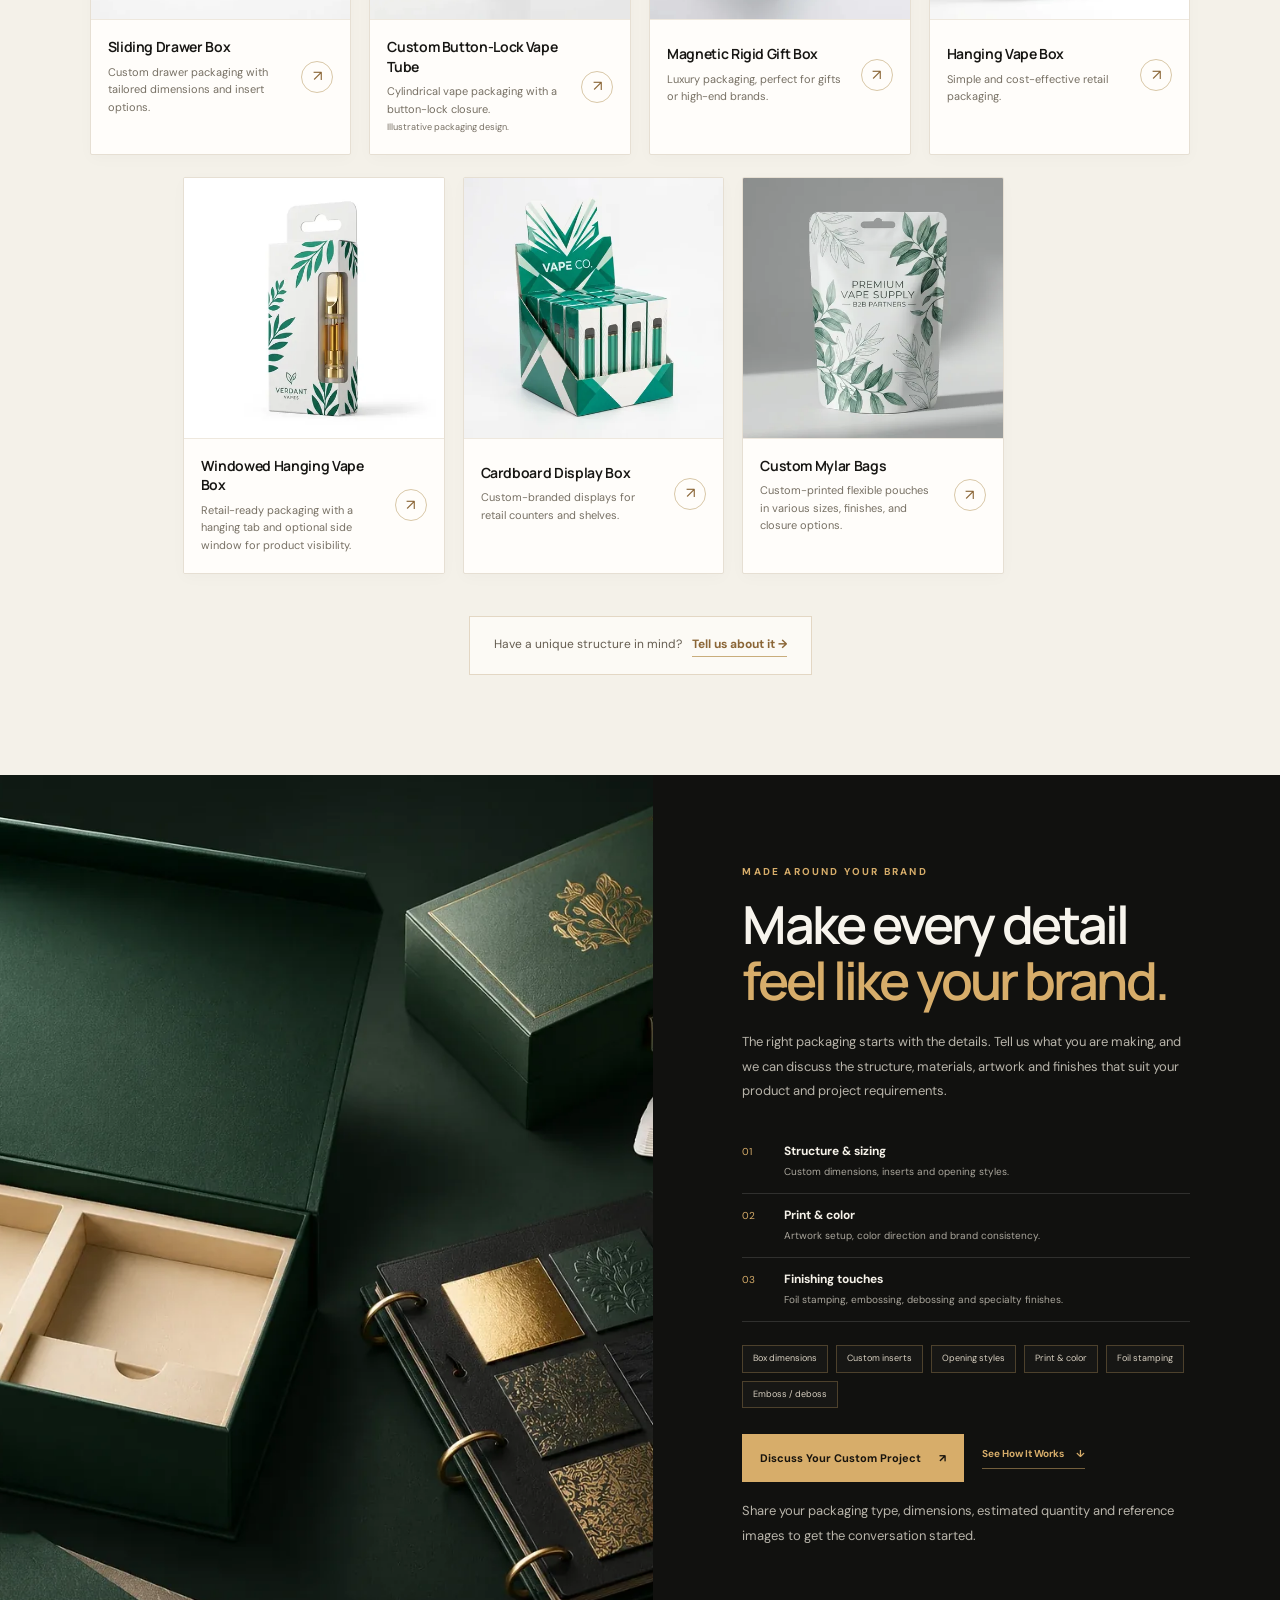
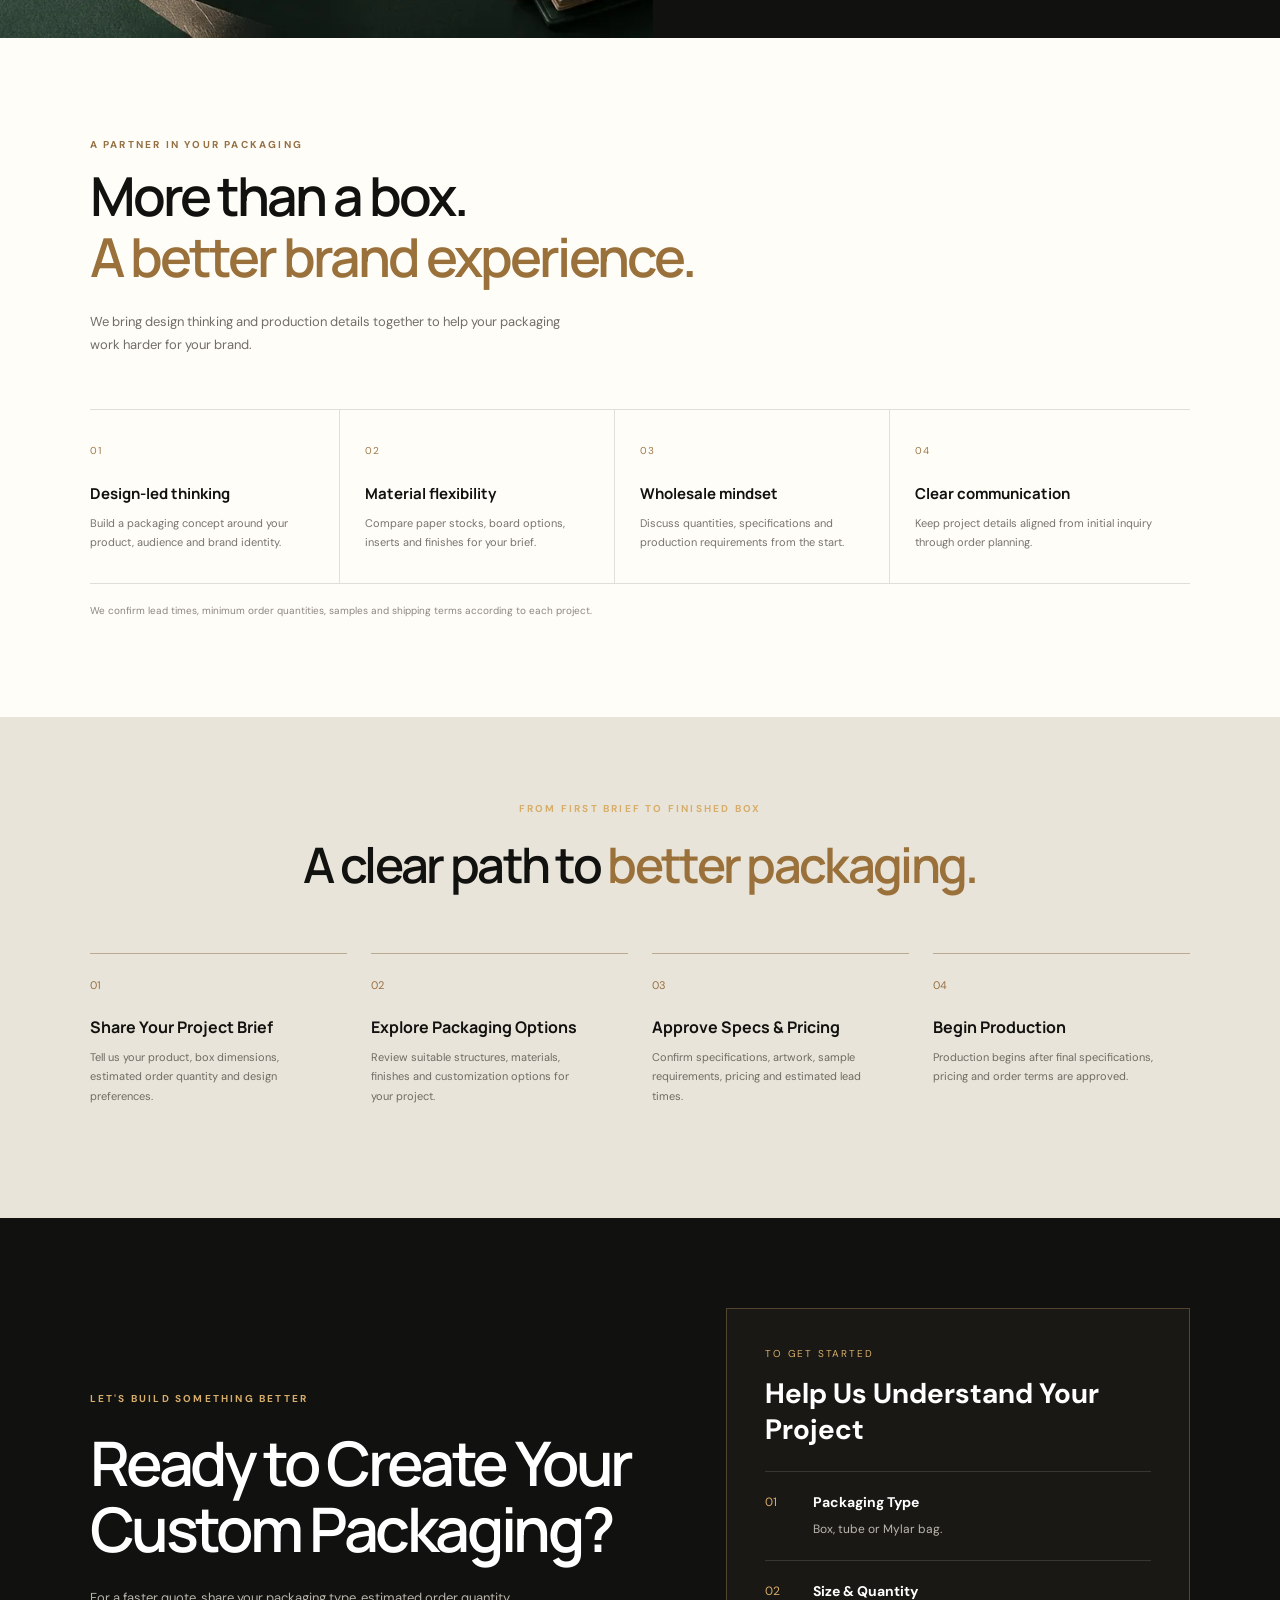
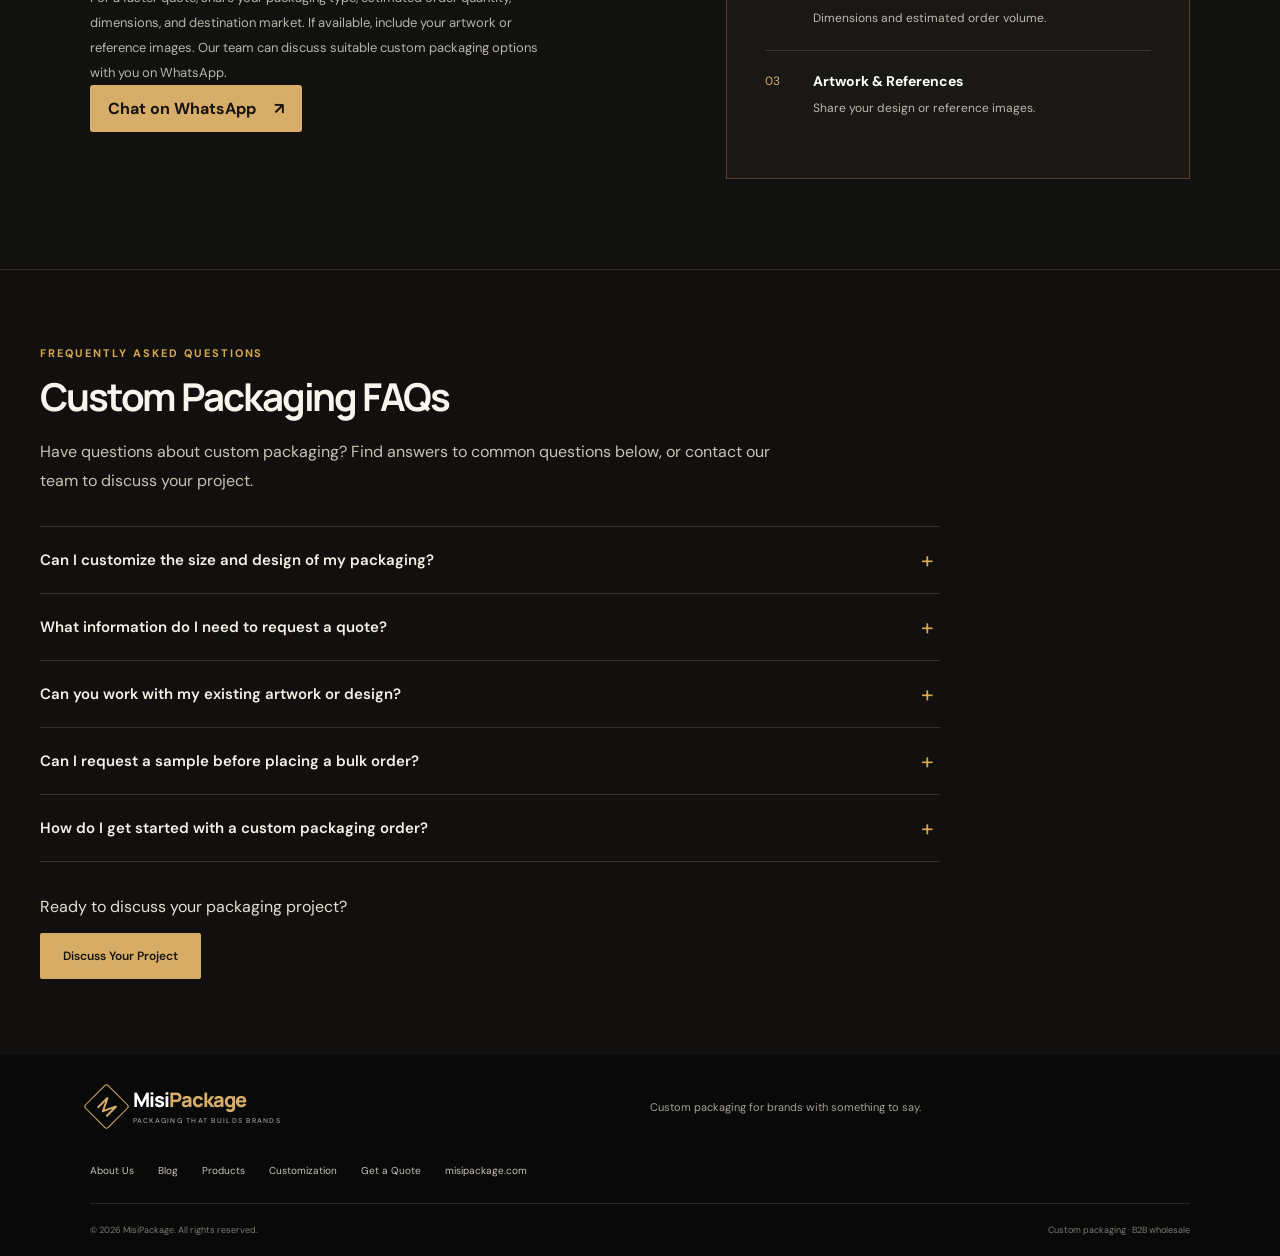
==== commit b72dfb9b: "seo: refine page title and meta descriptions" ====
--- a/index.html
+++ b/index.html
@@ -5,11 +5,11 @@
   <meta name="viewport" content="width=device-width, initial-scale=1" />
   <meta name="theme-color" content="#10100f" />
   
-<meta name="description" content="Custom vape packaging for brands and wholesalers. Explore drawer boxes, rigid boxes, magnetic boxes, hanging boxes and printed Mylar bags. Request a quote today.">
-<title>Custom Vape Packaging Manufacturer | OEM & Wholesale | MisiPackage</title>
+<meta name="description" content="Custom vape packaging for brands and wholesalers. Explore drawer, rigid, magnetic, hanging boxes and printed pouches. Request a tailored quote.">
+<title>Custom Vape Packaging | Wholesale Supplier | MisiPackage</title>
 <link rel="canonical" href="https://www.misipackage.com/" />
-<meta property="og:title" content="Custom Vape Packaging Manufacturer | OEM &amp; Wholesale | MisiPackage">
-<meta property="og:description" content="Custom vape packaging for brands and wholesalers. Explore drawer boxes, rigid boxes, magnetic boxes, hanging boxes and printed Mylar bags. Request a quote today.">
+<meta property="og:title" content="Custom Vape Packaging | Wholesale Supplier | MisiPackage">
+<meta property="og:description" content="Custom vape packaging for brands and wholesalers. Explore drawer, rigid, magnetic, hanging boxes and printed pouches. Request a tailored quote.">
   <meta property="og:type" content="website" />
 <meta property="og:url" content="https://www.misipackage.com/">
 <meta property="og:image" content="https://www.misipackage.com/assets/misipackage-home-hero-optimized-1024.webp">
--- a/styles.css
+++ b/styles.css
@@ -62,7 +62,7 @@
 
 .whatsapp-float {
   position: fixed;
-  left: 20px;
+  right: 20px;
   bottom: 20px;
   width: 64px;
   height: 64px;
@@ -99,10 +99,10 @@
 
 @media (max-width: 768px) {
   .whatsapp-float {
-    left: 16px;
-    bottom: 16px;
-    width: 58px;
-    height: 58px;
+    right: calc(16px + env(safe-area-inset-right, 0px));
+    bottom: calc(16px + env(safe-area-inset-bottom, 0px));
+    width: 52px;
+    height: 52px;
   }
 
   .whatsapp-float__icon svg {
